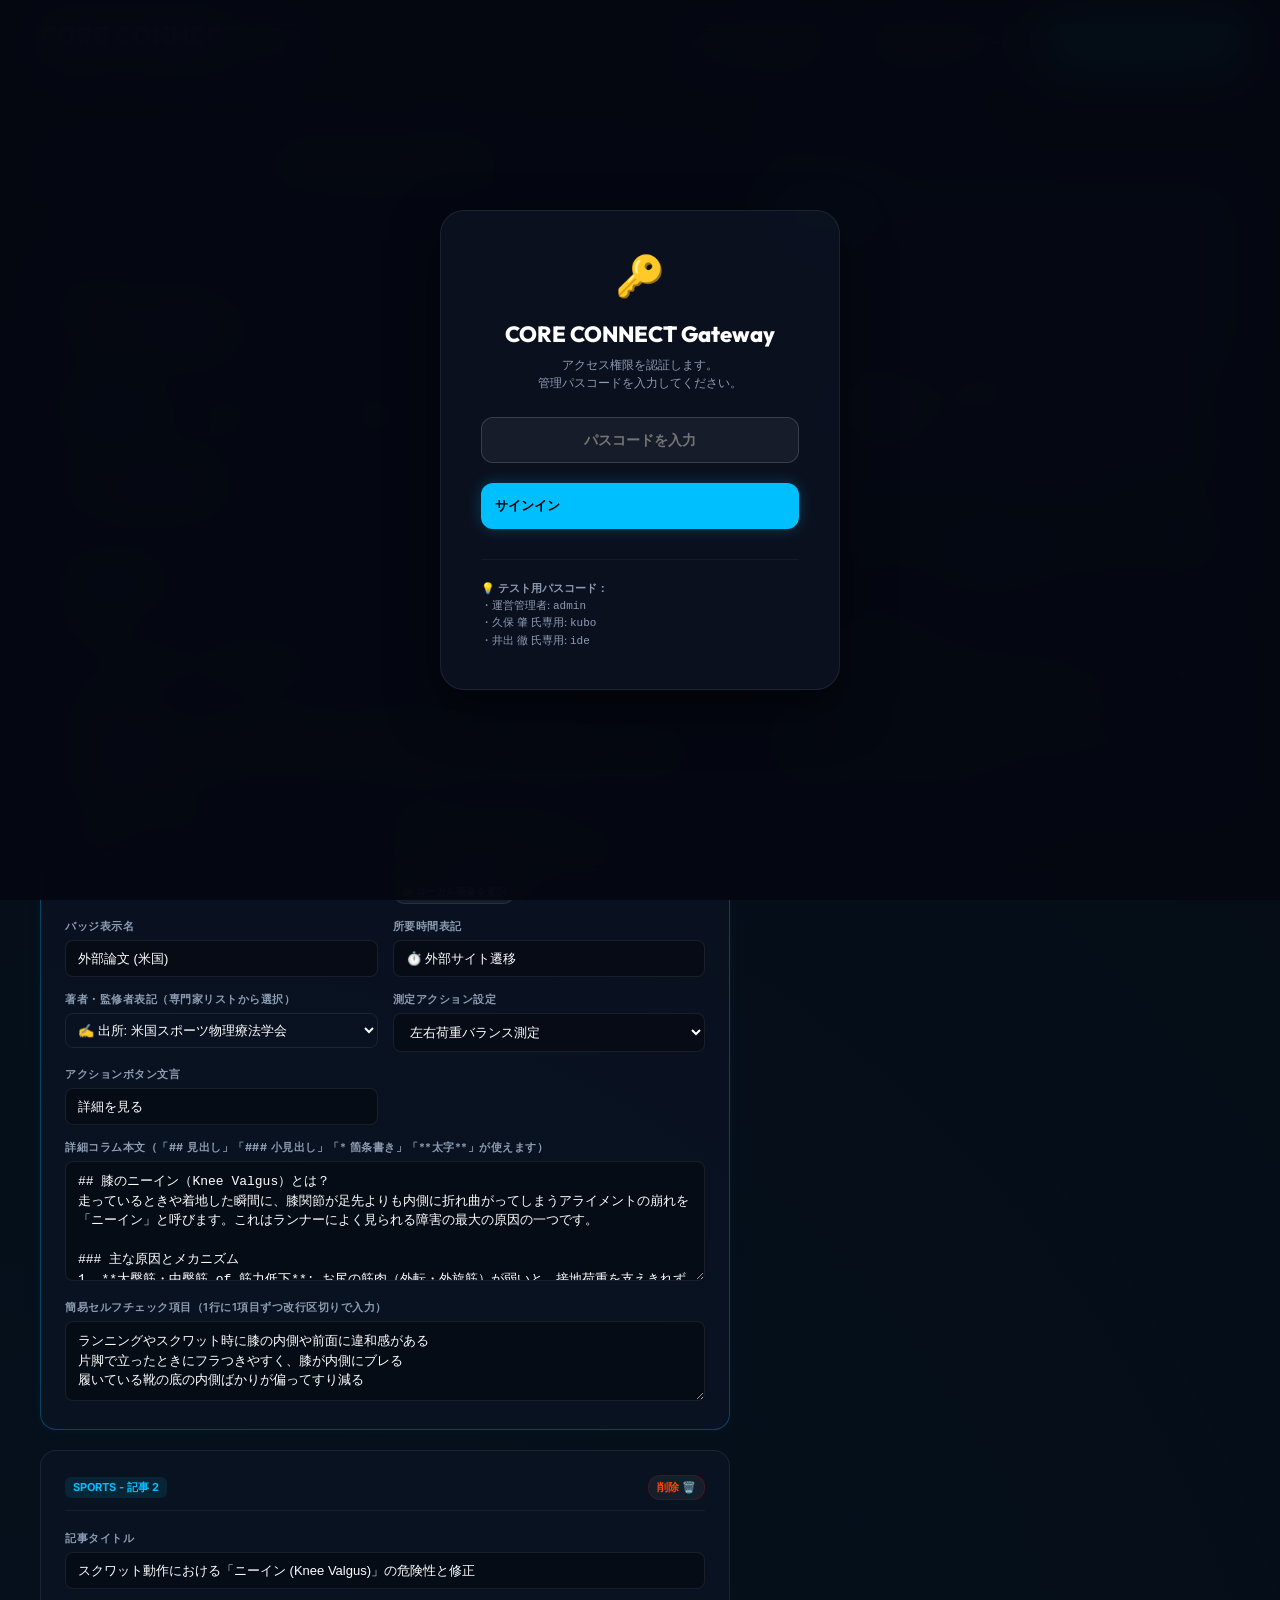
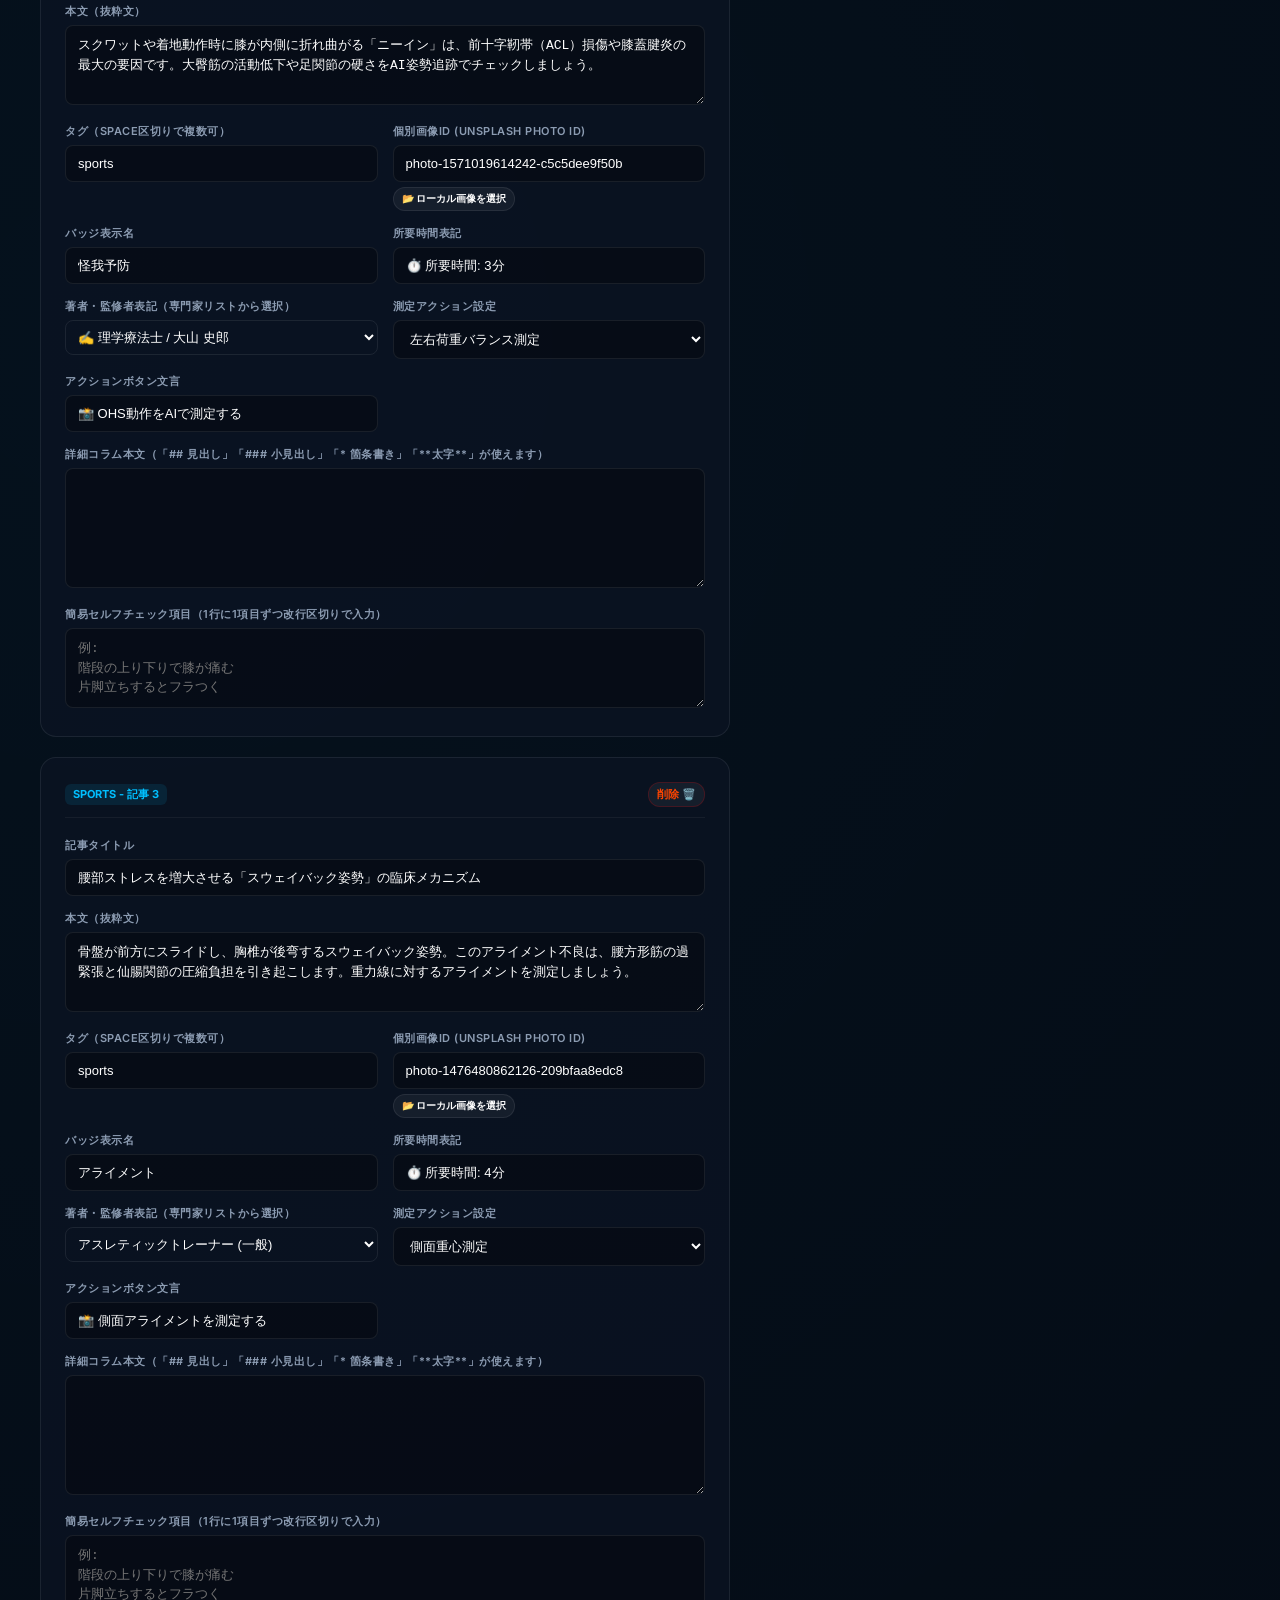
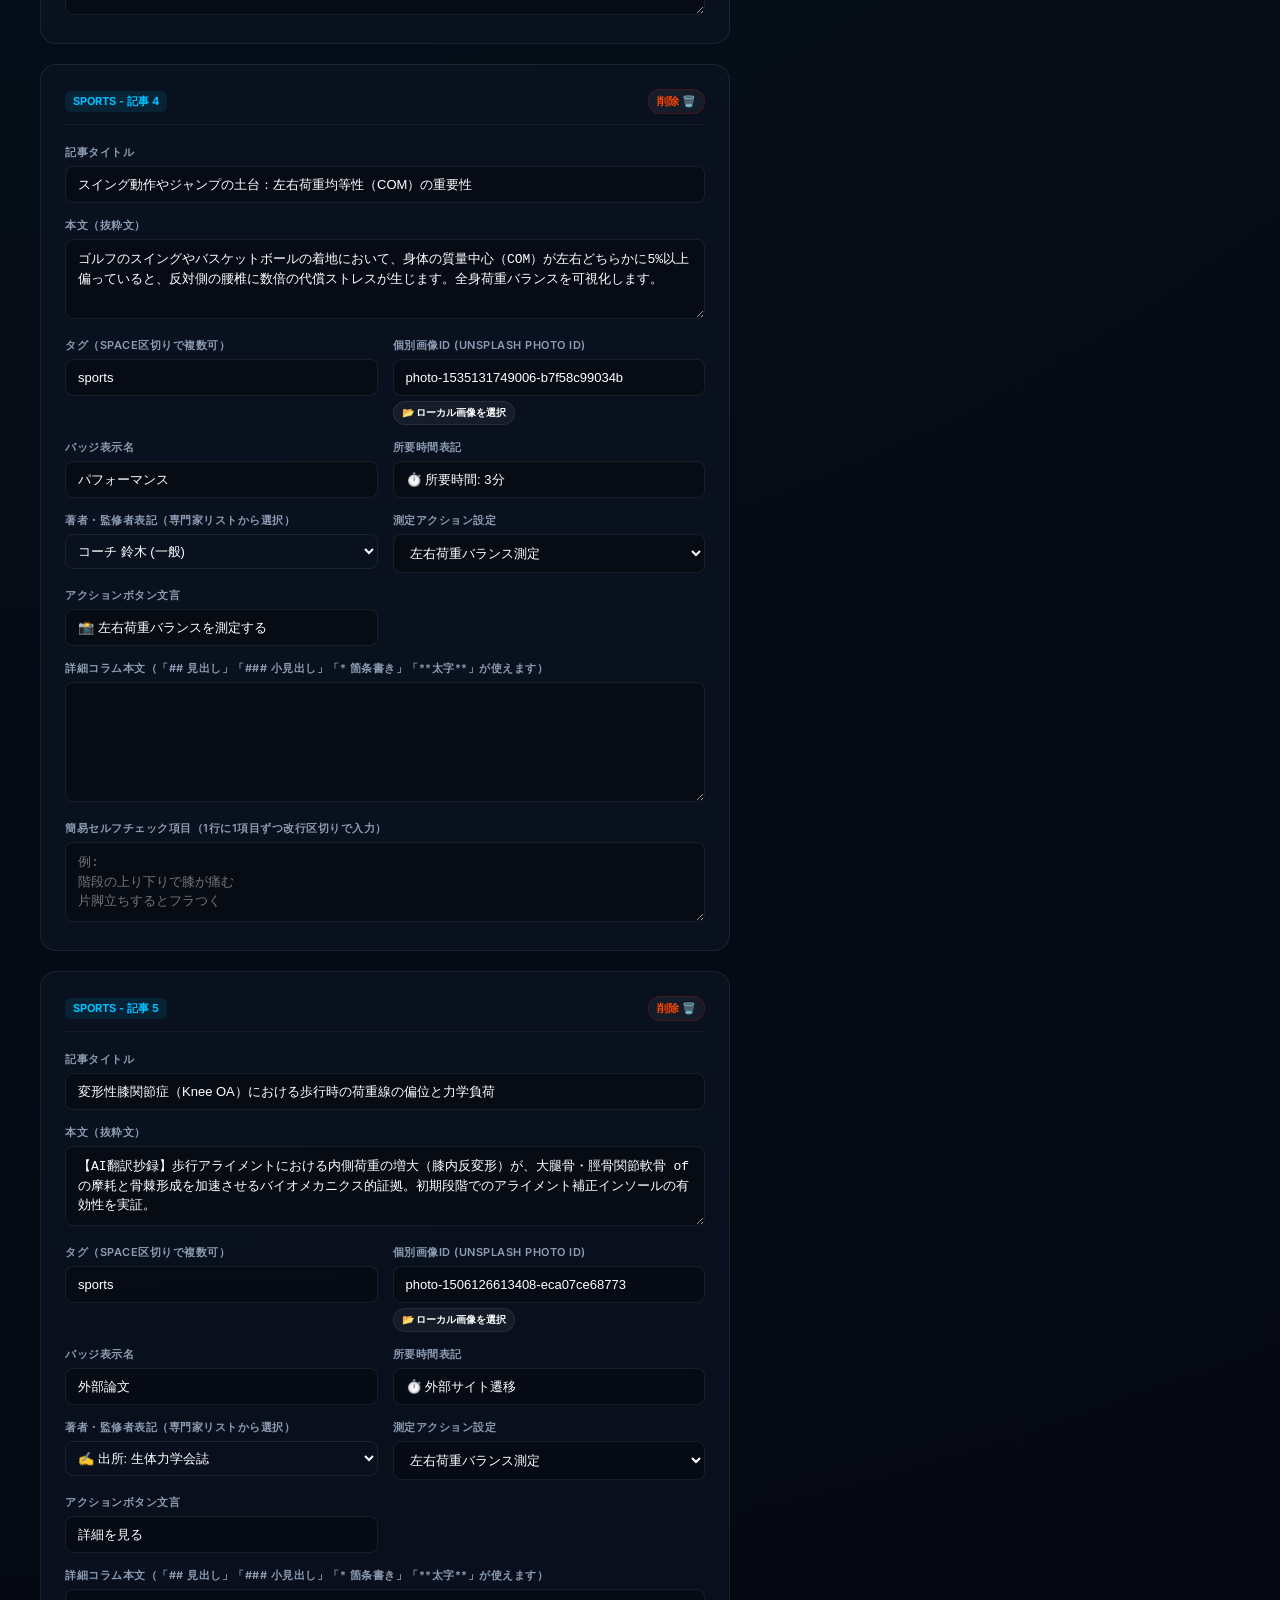
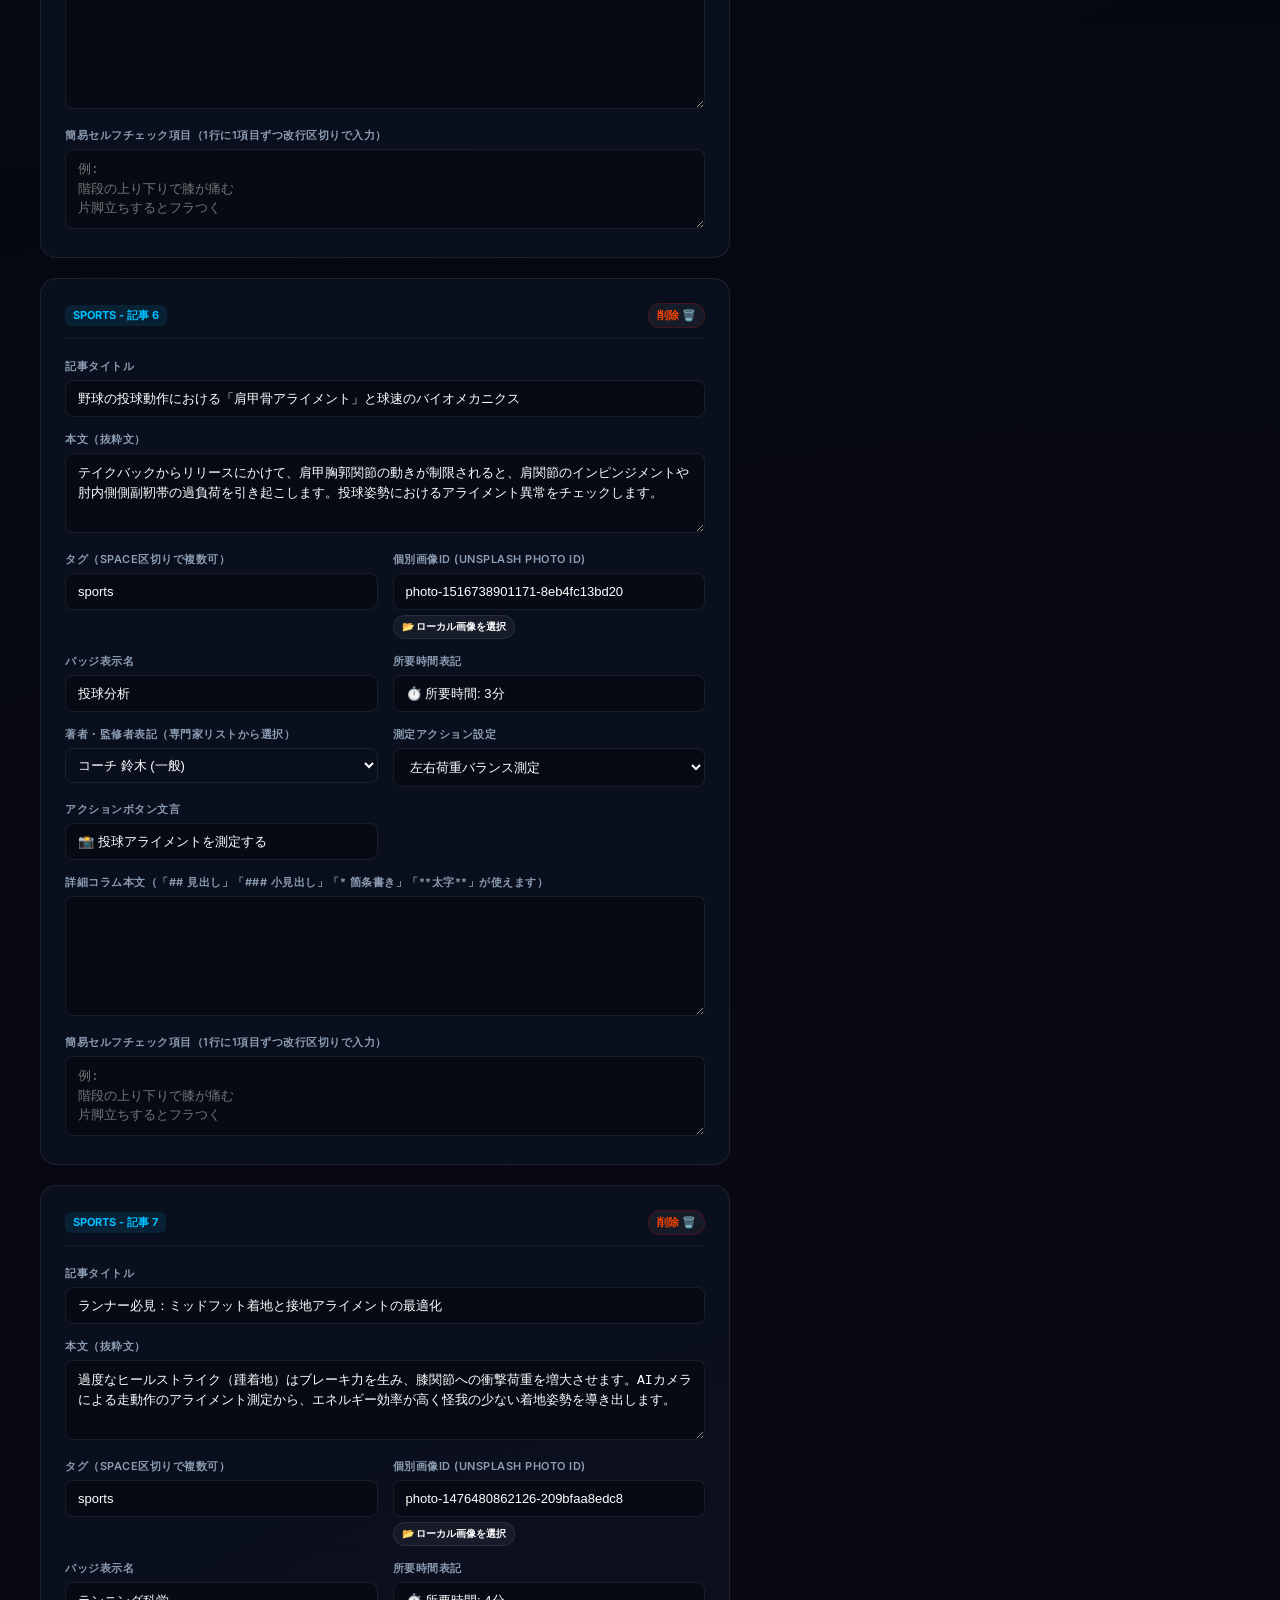
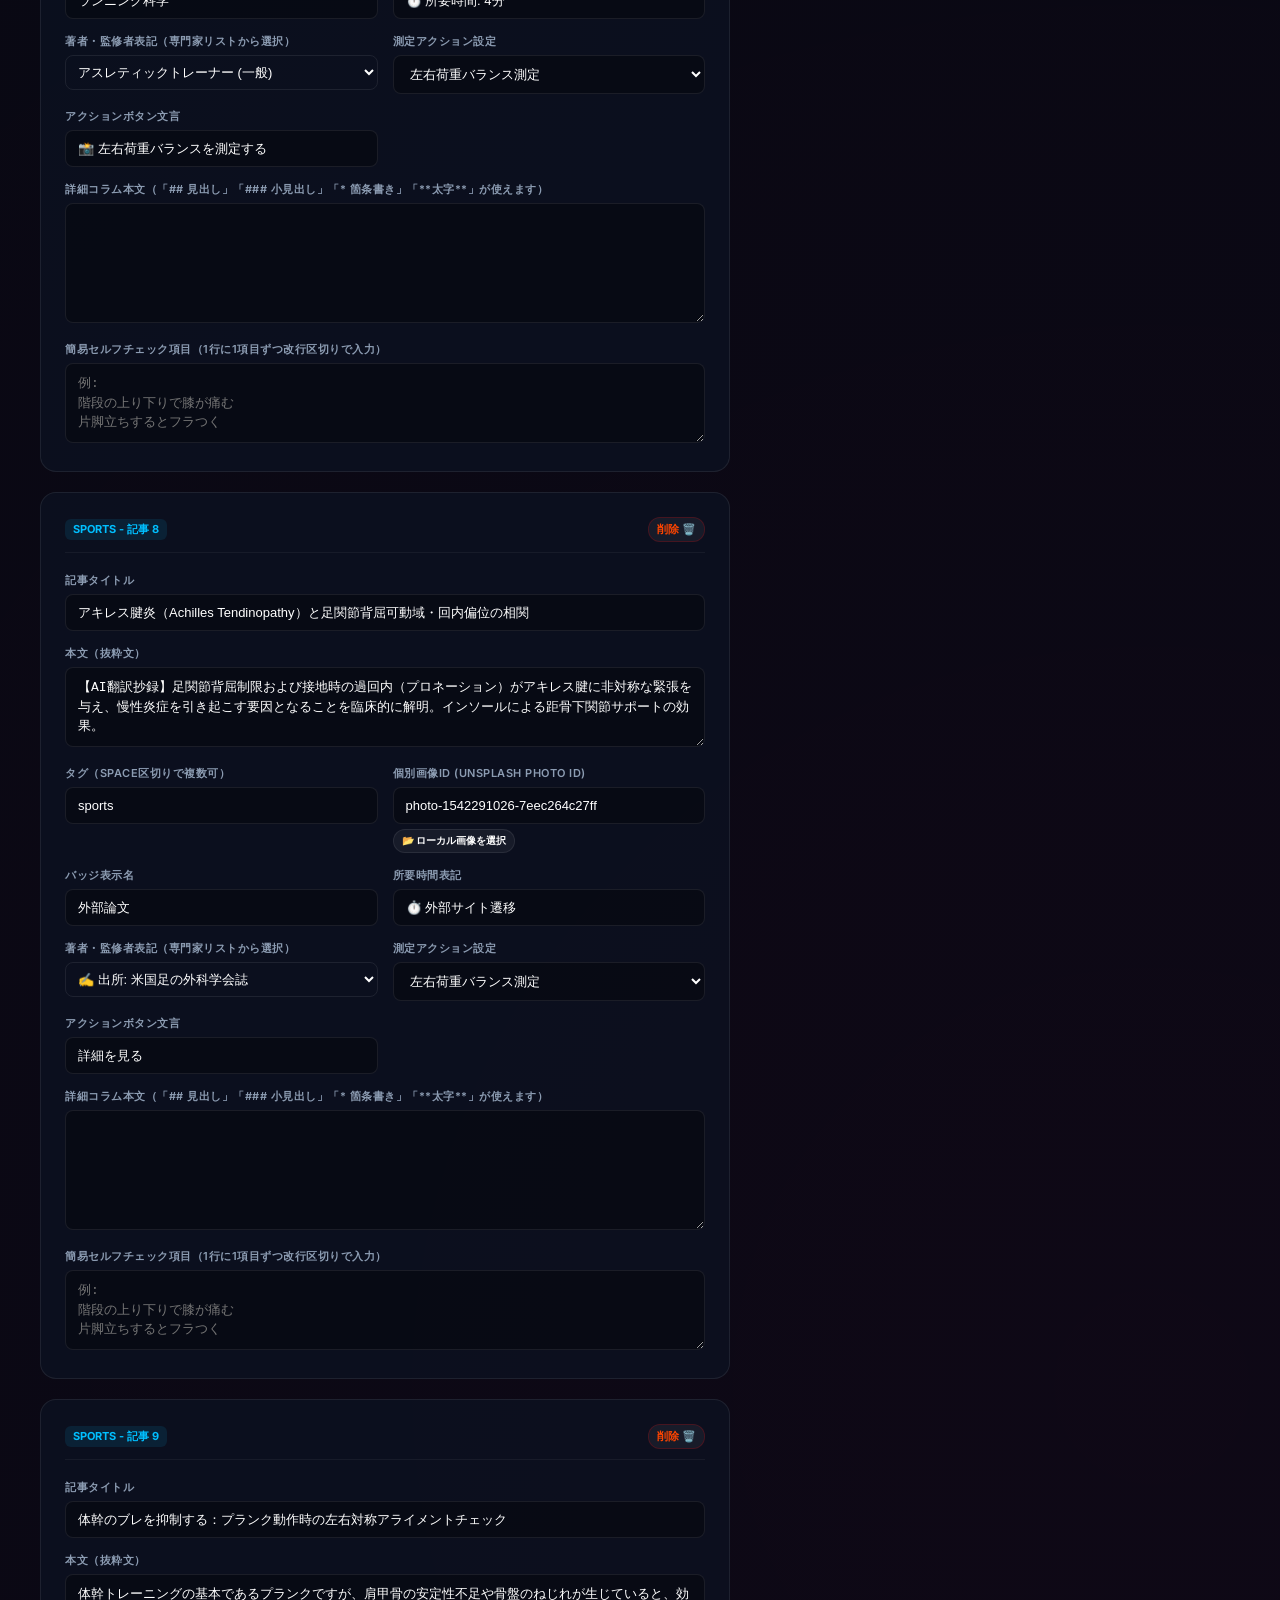
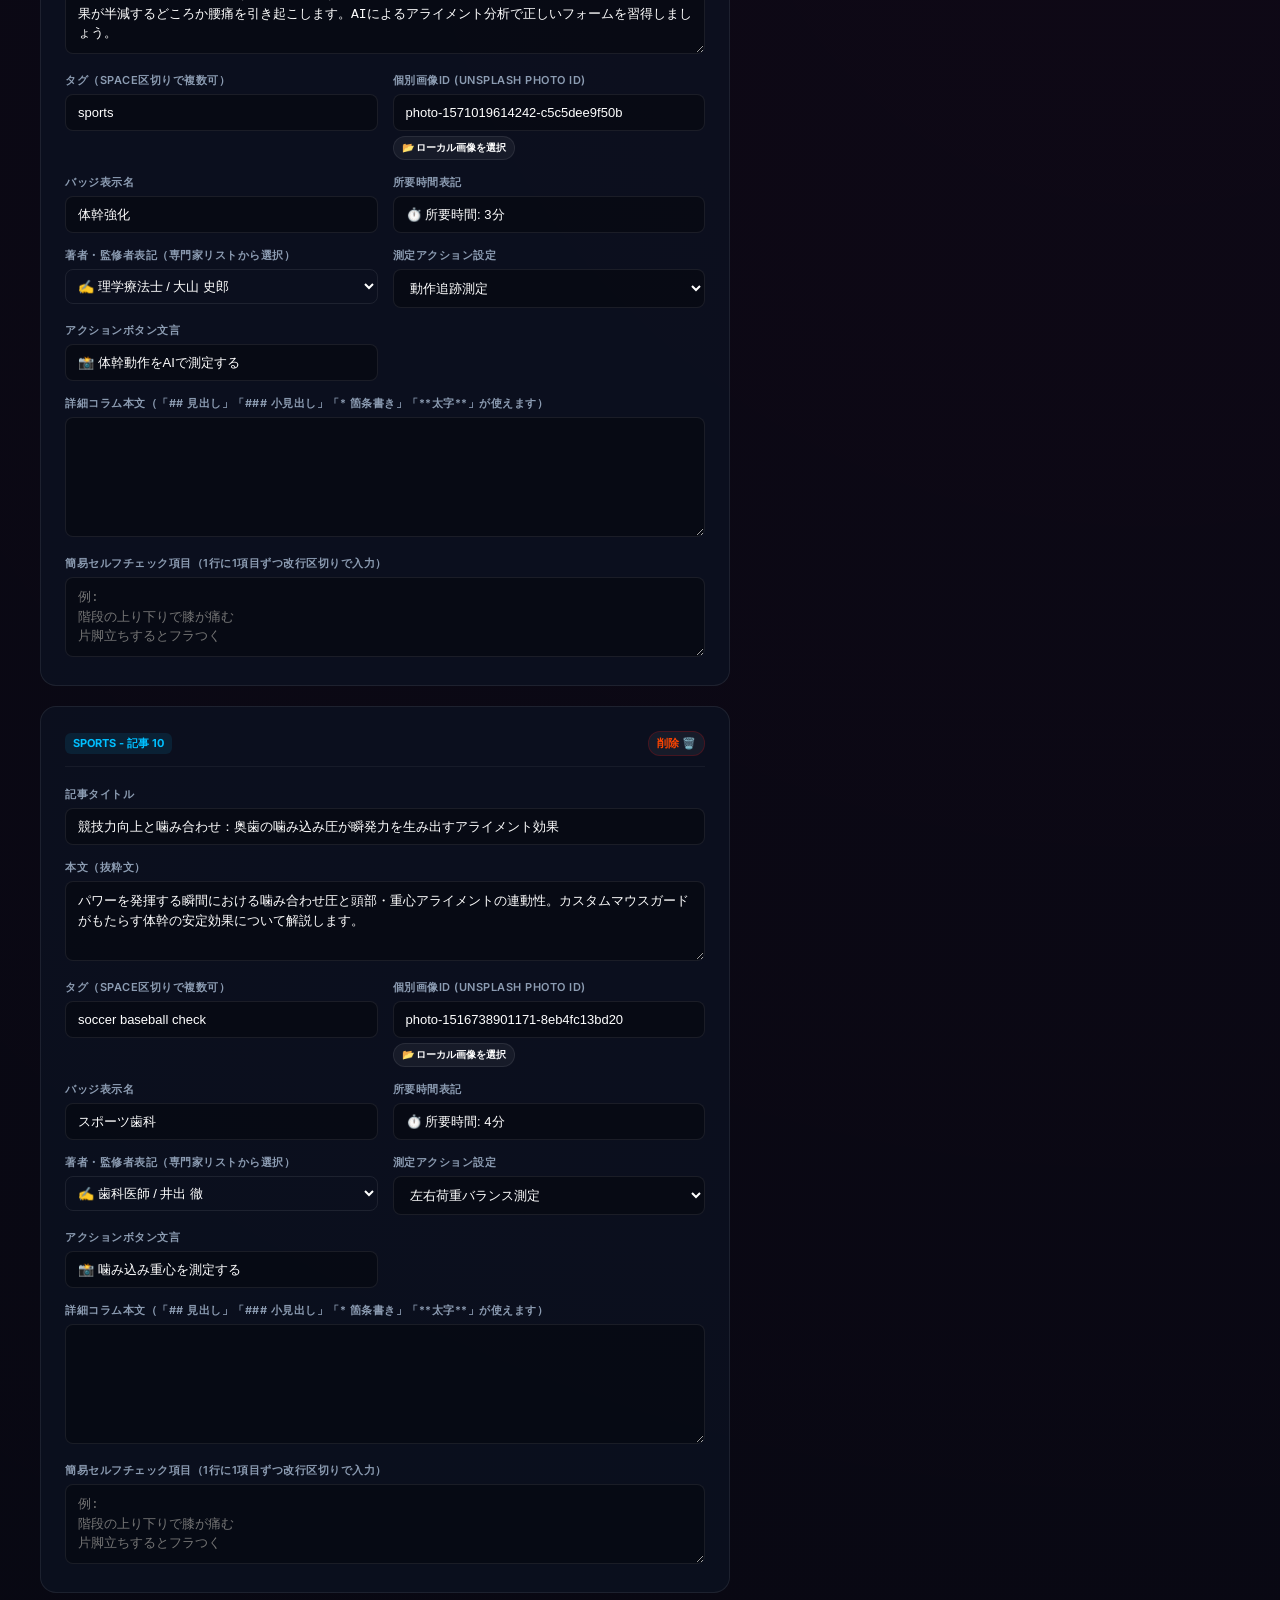
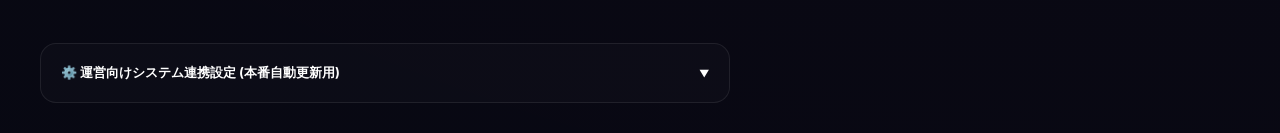
==== admin.html @ a97b21d5 "Add files via upload" ====
<!DOCTYPE html>

<html lang="ja">

<head>

    <meta charset="UTF-8">

    <meta name="viewport" content="width=device-width, initial-scale=1.0">

    <title>CORE CONNECT - 記事下書き・コンテンツ管理画面</title>

    <link href="https://fonts.googleapis.com/css2?family=Inter:wght@300;400;600;700&family=Outfit:wght@400;600;800&display=swap" rel="stylesheet">

    <style>

        :root {

            --bg-main: #050811;

            --bg-card: rgba(13, 20, 38, 0.6);

            --border-color: rgba(255, 255, 255, 0.08);

            --text-primary: #ffffff;

            --text-secondary: #8c9cb2;

            --accent-blue: #00bfff;

            --accent-pink: #ff1493;

            --accent-purple: #8a2be2;

            --accent-teal: #00ffff;

            --btn-glow: rgba(0, 191, 255, 0.25);

            --card-shadow: 0 8px 32px 0 rgba(0, 0, 0, 0.37);

        }

        * {

            box-sizing: border-box;

            margin: 0;

            padding: 0;

        }

        body {

            font-family: 'Inter', -apple-system, BlinkMacSystemFont, "Segoe UI", Roboto, sans-serif;

            background-color: var(--bg-main);

            color: var(--text-primary);

            min-height: 100vh;

            display: flex;

            flex-direction: column;

            overflow-x: hidden;

            background-image: 

                radial-gradient(circle at 10% 20%, rgba(0, 191, 255, 0.05) 0%, transparent 40%),

                radial-gradient(circle at 90% 80%, rgba(255, 20, 147, 0.04) 0%, transparent 40%);

        }

        header {

            padding: 20px 40px;

            border-bottom: 1px solid var(--border-color);

            background: rgba(5, 8, 17, 0.8);

            backdrop-filter: blur(10px);

            position: sticky;

            top: 0;

            z-index: 100;

            display: flex;

            justify-content: space-between;

            align-items: center;

        }

        .logo-section h1 {

            font-family: 'Outfit', sans-serif;

            font-size: 24px;

            font-weight: 800;

            letter-spacing: 1px;

            background: linear-gradient(135deg, #fff 30%, var(--accent-blue) 100%);

            -webkit-background-clip: text;

            -webkit-text-fill-color: transparent;

        }

        .logo-section p {

            font-size: 11px;

            color: var(--text-secondary);

            margin-top: 2px;

        }

        .nav-actions {

            display: flex;

            gap: 15px;

        }

        .btn {

            padding: 10px 20px;

            border-radius: 12px;

            font-weight: 600;

            font-size: 13px;

            cursor: pointer;

            transition: all 0.3s cubic-bezier(0.4, 0, 0.2, 1);

            border: 1px solid transparent;

            display: inline-flex;

            align-items: center;

            gap: 8px;

            text-decoration: none;

        }

        .btn-primary {

            background: linear-gradient(135deg, var(--accent-blue) 0%, var(--accent-purple) 100%);

            color: #000;

            font-weight: 700;

            box-shadow: 0 4px 15px rgba(0, 191, 255, 0.3);

        }

        .btn-primary:hover {

            transform: translateY(-2px);

            box-shadow: 0 6px 20px rgba(0, 191, 255, 0.4);

        }

        .btn-secondary {

            background: rgba(255, 255, 255, 0.05);

            border-color: var(--border-color);

            color: var(--text-primary);

        }

        .btn-secondary:hover {

            background: rgba(255, 255, 255, 0.1);

            border-color: rgba(255, 255, 255, 0.2);

        }

        .main-container {

            flex: 1;

            display: grid;

            grid-template-columns: 1fr 480px;

            padding: 30px 40px;

            gap: 30px;

            max-width: 1600px;

            width: 100%;

            margin: 0 auto;

        }

        .editor-section {

            display: flex;

            flex-direction: column;

            gap: 20px;

        }

        .control-bar {

            background: var(--bg-card);

            border: 1px solid var(--border-color);

            border-radius: 16px;

            padding: 20px;

            display: flex;

            flex-wrap: wrap;

            gap: 20px;

            align-items: center;

            justify-content: space-between;

        }

        .tabs-group {

            display: flex;

            gap: 8px;

            background: rgba(0, 0, 0, 0.25);

            padding: 4px;

            border-radius: 10px;

            border: 1px solid rgba(255,255,255,0.03);

        }

        .tab-btn {

            padding: 8px 16px;

            border-radius: 8px;

            font-size: 13px;

            font-weight: 600;

            border: none;

            background: transparent;

            color: var(--text-secondary);

            cursor: pointer;

            transition: all 0.2s ease;

        }

        .tab-btn.active {

            background: rgba(255, 255, 255, 0.08);

            color: var(--text-primary);

            box-shadow: 0 2px 8px rgba(0,0,0,0.2);

        }

        .tab-btn-sport.active[data-sport="sports"] {

            background: rgba(0, 191, 255, 0.15);

            color: var(--accent-blue);

        }

        .tab-btn-sport.active[data-sport="health"] {

            background: rgba(0, 255, 255, 0.1);

            color: var(--accent-teal);

        }

        .tab-btn-sport.active[data-sport="beauty"] {

            background: rgba(255, 20, 147, 0.15);

            color: var(--accent-pink);

        }

        .drafts-list {

            display: flex;

            flex-direction: column;

            gap: 20px;

        }

        .draft-item {

            background: var(--bg-card);

            border: 1px solid var(--border-color);

            border-radius: 16px;

            padding: 24px;

            display: grid;

            grid-template-columns: 1fr;

            gap: 15px;

            position: relative;

            transition: border-color 0.3s ease;

        }

        .draft-item.active-edit {

            border-color: rgba(0, 191, 255, 0.3);

            box-shadow: 0 0 15px rgba(0, 191, 255, 0.05);

        }

        .draft-item-header {

            display: flex;

            justify-content: space-between;

            align-items: center;

            border-bottom: 1px solid rgba(255,255,255,0.05);

            padding-bottom: 10px;

            margin-bottom: 5px;

        }

        .draft-badge {

            font-size: 11px;

            font-weight: 700;

            padding: 3px 8px;

            border-radius: 6px;

            background: rgba(0, 191, 255, 0.1);

            color: var(--accent-blue);

            text-transform: uppercase;

        }

        .draft-badge.beauty {

            background: rgba(255, 20, 147, 0.1);

            color: var(--accent-pink);

        }

        .draft-badge.health {

            background: rgba(0, 255, 255, 0.1);

            color: var(--accent-teal);

        }

        .form-grid {

            display: grid;

            grid-template-columns: repeat(2, 1fr);

            gap: 15px;

        }

        .form-group-full {

            grid-column: span 2;

        }

        label {

            display: block;

            font-size: 11px;

            font-weight: 600;

            color: var(--text-secondary);

            margin-bottom: 6px;

            text-transform: uppercase;

            letter-spacing: 0.5px;

        }

        input, textarea, select {

            width: 100%;

            background: rgba(0, 0, 0, 0.3);

            border: 1px solid var(--border-color);

            border-radius: 8px;

            padding: 10px 12px;

            color: var(--text-primary);

            font-size: 13px;

            transition: all 0.3s ease;

        }

        input:focus, textarea:focus, select:focus {

            outline: none;

            border-color: var(--accent-blue);

            box-shadow: 0 0 8px rgba(0, 191, 255, 0.2);

            background: rgba(0, 0, 0, 0.4);

        }

        textarea {

            resize: vertical;

            min-height: 80px;

            line-height: 1.5;

        }

        .preview-section {

            position: sticky;

            top: 100px;

            height: fit-content;

            display: flex;

            flex-direction: column;

            gap: 20px;

        }

        .preview-title {

            font-family: 'Outfit', sans-serif;

            font-size: 16px;

            font-weight: 700;

            color: var(--text-secondary);

            display: flex;

            align-items: center;

            gap: 10px;

        }

        .preview-title::before {

            content: '';

            display: inline-block;

            width: 8px;

            height: 8px;

            border-radius: 50%;

            background: #39ff14;

            box-shadow: 0 0 8px #39ff14;

        }

        /* Portal Article Card Styles Mocked */

        .portal-card-preview {

            background: #0d1426;

            border: 1px solid rgba(255,255,255,0.08);

            border-radius: 16px;

            overflow: hidden;

            display: flex;

            flex-direction: column;

            box-shadow: var(--card-shadow);

            transition: all 0.3s ease;

            width: 100%;

        }

        .portal-card-image {

            width: 100%;

            height: 180px;

            background-size: cover;

            background-position: center;

            position: relative;

            background-color: #1a233d;

        }

        .portal-card-badge {

            position: absolute;

            top: 15px;

            left: 15px;

            background: var(--accent-blue);

            color: #000;

            font-size: 10px;

            font-weight: 700;

            padding: 4px 10px;

            border-radius: 6px;

            letter-spacing: 0.5px;

            box-shadow: 0 4px 12px rgba(0,0,0,0.3);

        }

        .portal-card-badge.beauty {

            background: var(--accent-pink);

            color: #fff;

        }

        .portal-card-badge.health {

            background: #00ffff;

            color: #000;

        }

        .portal-card-content {

            padding: 20px;

            display: flex;

            flex-direction: column;

            gap: 12px;

        }

        .portal-card-body h3 {

            font-size: 15px;

            color: var(--text-primary);

            line-height: 1.4;

            margin-bottom: 6px;

            font-weight: 700;

        }

        .portal-card-body p {

            font-size: 12px;

            color: var(--text-secondary);

            line-height: 1.5;

        }

        .portal-card-footer {

            display: flex;

            flex-direction: column;

            gap: 12px;

            margin-top: 5px;

        }

        .portal-card-meta {

            display: flex;

            justify-content: space-between;

            font-size: 10px;

            color: var(--text-secondary);

            border-top: 1px solid rgba(255,255,255,0.05);

            padding-top: 10px;

        }

        .portal-card-btn {

            width: 100%;

            background: transparent;

            border: 1px solid var(--accent-blue);

            color: var(--accent-blue);

            padding: 8px 16px;

            border-radius: 8px;

            font-size: 12px;

            font-weight: 700;

            text-align: center;

            cursor: pointer;

            transition: all 0.3s ease;

            display: flex;

            align-items: center;

            justify-content: center;

            gap: 6px;

        }

        .portal-card-btn.beauty {

            border-color: var(--accent-pink);

            color: var(--accent-pink);

        }

        .portal-card-btn:hover {

            background: var(--accent-blue);

            color: #000;

            box-shadow: 0 0 15px rgba(0, 191, 255, 0.3);

        }

        .portal-card-btn.beauty:hover {

            background: var(--accent-pink);

            color: #fff;

            box-shadow: 0 0 15px rgba(255, 20, 147, 0.3);

        }

        .dropzone-container {

            border: 2px dashed rgba(255,255,255,0.15);

            border-radius: 16px;

            padding: 30px;

            text-align: center;

            background: rgba(255,255,255,0.01);

            transition: all 0.3s ease;

            cursor: pointer;

            margin-bottom: 20px;

        }

        .dropzone-container:hover {

            border-color: var(--accent-blue);

            background: rgba(0, 191, 255, 0.02);

        }

        .dropzone-title {

            font-size: 14px;

            font-weight: 600;

            color: var(--text-primary);

            margin-bottom: 8px;

        }

        .dropzone-desc {

            font-size: 12px;

            color: var(--text-secondary);

        }

        .toast {

            position: fixed;

            bottom: 20px;

            right: 20px;

            background: #112244;

            border: 1px solid var(--accent-blue);

            border-radius: 8px;

            padding: 12px 24px;

            color: #fff;

            font-size: 13px;

            font-weight: 600;

            box-shadow: 0 10px 30px rgba(0,0,0,0.5);

            display: flex;

            align-items: center;

            gap: 10px;

            transform: translateY(100px);

            opacity: 0;

            transition: all 0.3s cubic-bezier(0.4, 0, 0.2, 1);

            z-index: 1000;

        }

        .toast.show {

            transform: translateY(0);

            opacity: 1;

        }

    </style>

</head>

<body>

    <!-- Deploying Loading Overlay -->

    <div id="deployOverlay" style="position: fixed; top: 0; left: 0; width: 100vw; height: 100vh; background: rgba(5, 8, 17, 0.96); backdrop-filter: blur(25px); -webkit-backdrop-filter: blur(25px); z-index: 10000; display: none; align-items: center; justify-content: center; flex-direction: column; gap: 20px; transition: all 0.3s ease;">

        <div class="spinner" style="width: 50px; height: 50px; border: 5px solid rgba(255,255,255,0.1); border-top-color: var(--accent-blue); border-radius: 50%; animation: spin 1s linear infinite;"></div>

        <div id="deployStatusText" style="font-family:'Outfit', sans-serif; font-size: 18px; font-weight: 700; color: #fff; text-align: center;">本番サーバーに接続しています...</div>

        <div id="deploySubStatusText" style="font-size: 12px; color: var(--text-secondary); max-width: 340px; text-align: center; line-height: 1.6; margin-top: 5px;">この処理には10秒ほどかかります。ブラウザを閉じずにお待ちください。</div>

        <button id="deployCloseBtn" class="btn btn-secondary" onclick="hideDeployOverlay()" style="display: none; margin-top: 15px; padding: 8px 20px; font-size:12px; font-weight:700;">閉じる</button>

    </div>

    

    <!-- Login Gateway Overlay -->

    <div id="loginOverlay" style="position: fixed; top: 0; left: 0; width: 100vw; height: 100vh; background: rgba(5, 8, 17, 0.96); backdrop-filter: blur(25px); -webkit-backdrop-filter: blur(25px); z-index: 9999; display: flex; align-items: center; justify-content: center; transition: all 0.5s ease;">

        <div style="background: rgba(13, 20, 38, 0.7); border: 1px solid rgba(255,255,255,0.08); border-radius: 24px; padding: 40px; width: 100%; max-width: 400px; text-align: center; box-shadow: 0 20px 50px rgba(0,0,0,0.5);">

            <div style="font-size: 40px; margin-bottom: 20px;">🔑</div>

            <h2 style="font-family:'Outfit', sans-serif; font-size: 22px; font-weight: 800; color: #fff; margin-bottom: 8px;">CORE CONNECT Gateway</h2>

            <p style="font-size: 12px; color: var(--text-secondary); margin-bottom: 25px; line-height: 1.5;">アクセス権限を認証します。<br>管理パスコードを入力してください。</p>

            <input type="password" id="passcodeInput" placeholder="パスコードを入力" style="width: 100%; padding: 14px; border-radius: 12px; background: rgba(255,255,255,0.05); border: 1px solid rgba(255,255,255,0.1); color: #fff; font-size: 14px; font-weight: 600; text-align: center; margin-bottom: 20px; outline: none; transition: border-color 0.3s ease; border-color: rgba(255,255,255,0.15);">

            <button class="btn btn-primary" onclick="attemptLogin()" style="width: 100%; padding: 14px; border-radius: 12px; background: var(--accent-blue); color: #000; font-weight: 700; border: none; cursor: pointer; transition: all 0.3s ease; box-shadow: 0 0 15px rgba(0, 191, 255, 0.25);">サインイン</button>

            <div id="loginError" style="display: none; color: #ff4500; font-size: 11px; font-weight: 600; margin-top: 15px;">⚠️ パスコードが正しくありません</div>

            <div style="margin-top: 30px; border-top: 1px solid rgba(255,255,255,0.05); padding-top: 20px; font-size: 11px; color: var(--text-secondary); text-align: left; line-height: 1.5;">

                <strong>💡 テスト用パスコード：</strong><br>

                ・運営管理者: <code>admin</code><br>

                ・久保 肇 氏専用: <code>kubo</code><br>

                ・井出 徹 氏専用: <code>ide</code>

            </div>

        </div>

    </div>

    <header>

        <div class="logo-section">

            <h1 style="display:flex; align-items:center; gap:12px;"><a href="index.html" style="text-decoration: none; color: inherit;">CORE CONNECT</a> <span id="loginRoleBadge" style="font-size:11px; padding:3px 10px; border-radius:20px; font-weight:700; background:rgba(255,255,255,0.05); color:var(--text-secondary); border:1px solid rgba(255,255,255,0.1);">未認証</span></h1>

            <p>記事下書き・コンテンツ管理画面 (Draft Review & Editor)</p>

        </div>

        <div class="nav-actions">

            <a href="index.html" class="btn btn-secondary">◀ ポータル画面に戻る</a>

            <button class="btn btn-secondary" onclick="exportDatabase()">💾 JSONダウンロード</button>

            <button class="btn btn-primary" id="saveAndDeployBtn" onclick="saveAndDeployToGithub()" style="background:var(--accent-teal); color:#000; box-shadow:0 0 15px rgba(100,255,218,0.25); border-color:var(--accent-teal); font-weight:700;">🟢 本番サイトを更新する</button>

        </div>

    </header>

    <div class="main-container">

        <div class="editor-section">

            <!-- File Load Dropzone -->

            <div class="dropzone-container" onclick="document.getElementById('fileInput').click()">

                <input type="file" id="fileInput" accept=".json" style="display: none" onchange="loadCustomJSON(event)">

                <div class="dropzone-title">📂 articles_db.json を読み込む</div>

                <div class="dropzone-desc">クリックしてPC内のデータベースファイルを指定するか、デフォルトのデータが自動適用されます。</div>

            </div>

            <!-- Tab Selection Controls -->

            <div class="control-bar">

                <div>

                    <label>配信日 (日付インデックス)</label>

                    <div class="tabs-group" id="dayTabs">

                        <button class="tab-btn active" data-day="baseline" onclick="switchDay('baseline')">ベースライン (初期表示)</button>

                        <button class="tab-btn" data-day="day1" onclick="switchDay('day1')">Day 1</button>

                        <button class="tab-btn" data-day="day2" onclick="switchDay('day2')">Day 2</button>

                        <button class="tab-btn" data-day="day3" onclick="switchDay('day3')">Day 3</button>

                        <button class="tab-btn" data-day="day4" onclick="switchDay('day4')">Day 4</button>

                        <button class="tab-btn" data-day="day5" onclick="switchDay('day5')">Day 5</button>

                    </div>

                </div>

                <div>

                    <label>メインカテゴリー</label>

                    <div class="tabs-group" id="categoryTabs">

                        <button class="tab-btn tab-btn-sport active" data-sport="sports" onclick="switchCategory('sports')">⚽ スポーツ</button>

                        <button class="tab-btn tab-btn-sport" data-sport="health" onclick="switchCategory('health')">🧘 健康チェック</button>

                        <button class="tab-btn tab-btn-sport" data-sport="beauty" onclick="switchCategory('beauty')">💄 美容骨格</button>

                        <button class="tab-btn tab-btn-sport" data-sport="experts" onclick="switchCategory('experts')">👥 専門家管理</button>

                    </div>

                </div>

                <div>

                    <button id="addArticleBtn" class="btn btn-secondary" style="padding: 6px 12px; font-size: 11px; margin-top: 16px;" onclick="addNewArticle()">➕ 新しい下書き記事を追加</button>

                </div>

            </div>

            <!-- Draft list editor -->

            <div class="drafts-list" id="draftsList">

                <!-- Injected dynamically -->

            </div>

            

            <!-- GitHub Integration Settings (Collapsible) -->

            <div id="githubConfigSection" style="background: rgba(255,255,255,0.02); border: 1px solid var(--border-color); border-radius: 16px; padding: 20px; margin-top: 30px;">

                <h3 style="font-size: 13px; font-weight: 700; color: #fff; margin-bottom: 0; display: flex; align-items: center; justify-content: space-between; cursor: pointer; user-select:none;" onclick="toggleGithubConfig()">

                    <span>⚙️ 運営向けシステム連携設定 (本番自動更新用)</span>

                    <span id="githubConfigArrow" style="font-size: 10px;">▼</span>

                </h3>

                <div id="githubConfigContent" style="display: none; flex-direction: column; gap: 15px; margin-top: 15px;">

                    <div style="font-size: 11px; color: var(--text-secondary); line-height: 1.5;">

                        ※設定を行うと、専門家が「本番サイトを更新する」ボタンを押すだけで、GitHub上の画像とデータベースが直接自動更新されます。設定情報はブラウザ（Local Storage）にのみ安全に保存されます。

                    </div>

                    <div style="display: grid; grid-template-columns: repeat(auto-fit, minmax(180px, 1fr)); gap: 15px;">

                        <div>

                            <label style="font-size:10px; color:var(--text-secondary); display:block; margin-bottom:5px; font-weight:700;">GitHubアカウント名 (所有者)</label>

                            <input type="text" id="ghOwner" placeholder="例: bclab2020" style="width:100%; padding:10px; border-radius:8px; background:rgba(255,255,255,0.05); border:1px solid rgba(255,255,255,0.1); color:#fff; font-size:12px; font-weight:600;">

                        </div>

                        <div>

                            <label style="font-size:10px; color:var(--text-secondary); display:block; margin-bottom:5px; font-weight:700;">GitHubリポジトリ名</label>

                            <input type="text" id="ghRepo" placeholder="例: portal-mockup" style="width:100%; padding:10px; border-radius:8px; background:rgba(255,255,255,0.05); border:1px solid rgba(255,255,255,0.1); color:#fff; font-size:12px; font-weight:600;">

                        </div>

                    </div>

                    <div>

                        <label style="font-size:10px; color:var(--text-secondary); display:block; margin-bottom:5px; font-weight:700;">GitHubパーソナルアクセストークン (PAT)</label>

                        <input type="password" id="ghToken" placeholder="github_pat_..." style="width:100%; padding:10px; border-radius:8px; background:rgba(255,255,255,0.05); border:1px solid rgba(255,255,255,0.1); color:#fff; font-size:12px; font-weight:600;">

                        <div style="font-size:10px; color:var(--accent-blue); margin-top:5px; line-height:1.4;">

                            <a href="https://github.com/settings/tokens/new?scopes=repo" target="_blank" style="color:var(--accent-blue); text-decoration:underline;">👉 こちらからトークンを新規作成</a> (「repo」スコープにチェックを入れて作成し、貼り付けてください)

                        </div>

                    </div>

                    <button class="btn btn-secondary" onclick="saveGithubConfig()" style="padding: 8px 16px; font-size: 11px; align-self: flex-start; font-weight:700;">設定を保存する</button>

                </div>

            </div>

        </div>

        <!-- Preview Column -->

        <div class="preview-section">

            <div class="preview-title" style="display:flex; justify-content:space-between; align-items:center; width:100%;">リアルタイムカードプレビュー <span id="previewImageError" style="display:none; color:#ff4500; font-size:12px; font-weight:700;">⚠️ 画像の読み込み失敗 (404 / タイムアウト)</span></div>

            <div id="livePreviewContainer">

                <!-- Card render preview -->

            </div>

            <div style="background: rgba(255,255,255,0.02); border: 1px solid var(--border-color); border-radius: 12px; padding: 15px; font-size: 11px; line-height: 1.5; color: var(--text-secondary);">

                <strong>💡 下書き編集・確認の手順：</strong><br>

                1. 各入力欄のテキストや画像IDを変更すると、右側のプレビューがリアルタイムに更新されます。<br>

                2. 特に<strong>「野球」「サッカー」の記事と画像が正しく合致しているか</strong>、プレビューで視覚的に確認してください。<br>

                3. 確認・修正後、右上の「変更を保存してJSON出力」ボタンをクリックして `articles_db.json` を保存します。<br>

                4. 保存したファイルをデスクトップの `portal-mockup/articles_db.json` に上書きすれば、自動配信システムに即座に反映されます。

            </div>

        </div>

    </div>

    <!-- Notification Toast -->

    <div class="toast" id="toast">

        <span id="toastIcon">✔️</span> <span id="toastText">JSONファイルをエクスポートしました！</span>

    </div>

    <script>

        // Default Embedded Article Database (Day 1-3, Sports, Health, Beauty)

        let articlesDb = {};

        const localPhotoPreviews = {}; // Temporary local Object URL mapping

        let currentDay = "baseline";

        let currentCategory = "sports";

        let activeEditIdx = 0;

        // Load Default Database from server or embedded fallback

        window.addEventListener('DOMContentLoaded', () => {

            fetch('articles_db.json?t=' + Date.now())

                .then(response => {

                    if (!response.ok) throw new Error("Could not find local JSON file.");

                    return response.json();

                })

                .then(data => {

                    articlesDb = data;

                    showToast("articles_db.json をサーバーから読み込みました", "📂");

                    renderDrafts();

                })

                .catch(err => {

                    console.log("Using fallback database config:", err);

                    // Minimal fallback to prevent empty page

                    articlesDb = {

                        "current_day": "day1",

                        "baseline": { "sports": [], "health": [], "beauty": [] },

                        "day1": { "sports": [], "health": [], "beauty": [] },

                        "day2": { "sports": [], "health": [], "beauty": [] },

                        "day3": { "sports": [], "health": [], "beauty": [] },

                        "day4": { "sports": [], "health": [], "beauty": [] },

                        "day5": { "sports": [], "health": [], "beauty": [] }

                    };

                    renderDrafts();

                });

        });

        function loadCustomJSON(event) {

            const file = event.target.files[0];

            if (!file) return;

            const reader = new FileReader();

            reader.onload = function(e) {

                try {

                    articlesDb = JSON.parse(e.target.result);

                    showToast("ローカルの articles_db.json を読み込みました", "📂");

                    renderDrafts();

                } catch (err) {

                    alert("JSONファイルの解析に失敗しました。フォーマットをご確認ください。");

                }

            };

            reader.readAsText(file);

        }

        function switchDay(day) {

            currentDay = day;

            document.querySelectorAll('#dayTabs .tab-btn').forEach(btn => {

                btn.classList.toggle('active', btn.getAttribute('data-day') === day);

            });

            activeEditIdx = 0;

            renderDrafts();

        }

        function switchCategory(cat) {

            currentCategory = cat;

            document.querySelectorAll('#categoryTabs .tab-btn').forEach(btn => {

                btn.classList.toggle('active', btn.getAttribute('data-sport') === cat);

            });

            activeEditIdx = 0;

            renderDrafts();

        }

        function renderDrafts() {

            const list = document.getElementById('draftsList');

            list.innerHTML = "";

            if (currentCategory === "experts") {

                // Hide Day Tabs selection since experts are global

                document.getElementById('dayTabs').parentElement.style.opacity = '0.3';

                document.getElementById('dayTabs').parentElement.style.pointerEvents = 'none';

                document.getElementById('addArticleBtn').innerText = "👥 専門家を追加";

                document.getElementById('addArticleBtn').setAttribute('onclick', 'addNewExpert()');

                if (!articlesDb.experts) {

                    articlesDb.experts = [];

                }

                const exps = articlesDb.experts;

                if (exps.length === 0) {

                    list.innerHTML = `<div style="text-align:center; padding: 40px; color:var(--text-secondary);">登録されている専門家はいません。「専門家を追加」ボタンから追加できます。</div>`;

                    updateExpertPreview(null);

                    return;

                }

                exps.forEach((exp, index) => {

                    const item = document.createElement('div');

                    item.className = `draft-item ${index === activeEditIdx ? 'active-edit' : ''}`;

                    item.onclick = () => {

                        if (activeEditIdx !== index) {

                            activeEditIdx = index;

                            document.querySelectorAll('.draft-item').forEach((el, idx) => {

                                el.classList.toggle('active-edit', idx === index);

                            });

                            updateExpertPreview(exp);

                        }

                    };

                    item.innerHTML = `

                        <div class="draft-item-header">

                            <span class="draft-badge health">👤 専門家 ${index + 1}: ${exp.name || '名前未入力'}</span>

                            <div style="display:inline-flex; gap:4px; align-items:center;">

                                <button class="btn btn-secondary" style="padding: 2px 6px; font-size:11px; border-color:var(--border-color);" onclick="moveExpertUp(${index}, event)">▲</button>

                                <button class="btn btn-secondary" style="padding: 2px 6px; font-size:11px; border-color:var(--border-color);" onclick="moveExpertDown(${index}, event)">▼</button>

                                <button class="btn btn-secondary" style="padding: 4px 8px; font-size:11px; border-color: rgba(255,0,0,0.2); color: #ff4500;" onclick="deleteExpert(${index}, event)">削除 🗑️</button>

                            </div>

                        </div>

                        <div class="form-grid">

                            <div class="form-group-full">

                                <label>専門家氏名</label>

                                <input type="text" value="${exp.name || ''}" oninput="updateExpertField(${index}, 'name', this.value)">

                            </div>

                            <div>

                                <label>専門分野（バッジ表示）</label>

                                <input type="text" value="${exp.field || ''}" placeholder="例: 医療分野、歯科分野" oninput="updateExpertField(${index}, 'field', this.value)">

                            </div>

                            <div>

                                <label>顔写真 (Unsplash ID または画像パス)</label>

                                <input type="text" id="expertImgInput_${index}" value="${exp.img_id || ''}" placeholder="例: photo-xxxxx" oninput="updateExpertField(${index}, 'img_id', this.value)">

                                <div style="display:flex; gap:10px; margin-top:5px;">

                                    <input type="file" id="expertPhotoFile_${index}" accept="image/*" style="display:none;" onchange="handleExpertPhotoUpload(this, ${index})">

                                    <button type="button" class="btn btn-secondary" style="padding:4px 8px; font-size:10px; height:auto; margin-top:0;" onclick="document.getElementById('expertPhotoFile_${index}').click()">📂 ローカル画像を選択</button>

                                </div>

                            </div>

                            <div class="form-group-full">

                                <label>肩書・所属・資格（カンマやスラッシュ区切り）</label>

                                <input type="text" value="${exp.title || ''}" placeholder="例: 医師 / 医学博士" oninput="updateExpertField(${index}, 'title', this.value)">

                            </div>

                            <div class="form-group-full">

                                <label>プロフィール経歴・自己紹介</label>

                                <textarea oninput="updateExpertField(${index}, 'profile', this.value)">${exp.profile || ''}</textarea>

                            </div>

                        </div>

                    `;

                    list.appendChild(item);

                });

                updateExpertPreview(exps[activeEditIdx]);

                return;

            } else {

                // Restore Day Tabs

                document.getElementById('dayTabs').parentElement.style.opacity = '1';

                document.getElementById('dayTabs').parentElement.style.pointerEvents = 'auto';

                document.getElementById('addArticleBtn').innerText = "➕ 新しい下書き記事を追加";

                document.getElementById('addArticleBtn').setAttribute('onclick', 'addNewArticle()');

            }

            if (!articlesDb[currentDay] || !articlesDb[currentDay][currentCategory]) {

                list.innerHTML = `<div style="text-align:center; padding: 40px; color:var(--text-secondary);">該当する下書き記事はありません。</div>`;

                updatePreview(null);

                return;

            }

            const arts = articlesDb[currentDay][currentCategory];

            if (arts.length === 0) {

                list.innerHTML = `<div style="text-align:center; padding: 40px; color:var(--text-secondary);">該当する下書き記事はありません。上のボタンから追加できます。</div>`;

                updatePreview(null);

                return;

            }

            arts.forEach((art, index) => {

                // Dynamically build author options based on registered experts

                let authorOptionsHtml = `

                    <option value="">(著者を選択)</option>

                    <option value="✍️ 理学療法士" ${art.author === '✍️ 理学療法士' ? 'selected' : ''}>理学療法士 (一般)</option>

                    <option value="✍️ アスレティックトレーナー" ${art.author === '✍️ アスレティックトレーナー' ? 'selected' : ''}>アスレティックトレーナー (一般)</option>

                    <option value="✍️ コーチ 鈴木" ${art.author === '✍️ コーチ 鈴木' ? 'selected' : ''}>コーチ 鈴木 (一般)</option>

                    <option value="✍️ 医師" ${art.author === '✍️ 医師' ? 'selected' : ''}>医師 (一般)</option>

                    <option value="✍️ 歯科医師" ${art.author === '✍️ 歯科医師' ? 'selected' : ''}>歯科医師 (一般)</option>

                `;

                if (articlesDb.experts) {

                    articlesDb.experts.forEach(exp => {

                        if (exp.name) {

                            const fieldPrefix = exp.field ? `✍️ ${exp.field} / ` : '✍️ ';

                            const optionValue = `${fieldPrefix}${exp.name}`;

                            authorOptionsHtml += `

                                <option value="${optionValue}" ${art.author === optionValue ? 'selected' : ''}>${exp.name} (${exp.field || '専門家'})</option>

                            `;

                        }

                    });

                }

                if (art.author && !authorOptionsHtml.includes(`value="${art.author}"`)) {

                    authorOptionsHtml += `<option value="${art.author}" selected>${art.author}</option>`;

                }

                const item = document.createElement('div');

                item.className = `draft-item ${index === activeEditIdx ? 'active-edit' : ''}`;

                item.onclick = () => {

                    if (activeEditIdx !== index) {

                        activeEditIdx = index;

                        document.querySelectorAll('.draft-item').forEach((el, idx) => {

                            el.classList.toggle('active-edit', idx === index);

                        });

                        updatePreview(art);

                    }

                };

                // Badge class

                let badgeClass = "";

                if (currentCategory === "beauty") badgeClass = "beauty";

                if (currentCategory === "health") badgeClass = "health";

                item.innerHTML = `

                    <div class="draft-item-header">

                        <span class="draft-badge ${badgeClass}">${currentCategory.toUpperCase()} - 記事 ${index + 1}</span>

                        <button class="btn btn-secondary" style="padding: 4px 8px; font-size:11px; border-color: rgba(255,0,0,0.2); color: #ff4500;" onclick="deleteArticle(${index}, event)">削除 🗑️</button>

                    </div>

                    <div class="form-grid">

                        <div class="form-group-full">

                            <label>記事タイトル</label>

                            <input type="text" value="${art.title || ''}" oninput="updateField(${index}, 'title', this.value)">

                        </div>

                        <div class="form-group-full">

                            <label>本文（抜粋文）</label>

                            <textarea oninput="updateField(${index}, 'p', this.value)">${art.p || ''}</textarea>

                        </div>

                        <div>

                            <label>タグ（space区切りで複数可）</label>

                            <input type="text" value="${art.sport || ''}" oninput="updateField(${index}, 'sport', this.value)">

                        </div>

                        <div>

                            <label>個別画像ID (Unsplash Photo ID)</label>

                            <input type="text" id="articleImgInput_${index}" value="${art.img_id || ''}" placeholder="独自画像パス(例: images/my-photo.jpg)や他サイトの画像URLも貼り付け可能です" oninput="updateField(${index}, 'img_id', this.value)">

                            <div style="display:flex; gap:10px; margin-top:5px;">

                                <input type="file" id="articlePhotoFile_${index}" accept="image/*" style="display:none;" onchange="handleArticlePhotoUpload(this, ${index})">

                                <button type="button" class="btn btn-secondary" style="padding:4px 8px; font-size:10px; height:auto; margin-top:0;" onclick="document.getElementById('articlePhotoFile_${index}').click()">📂 ローカル画像を選択</button>

                            </div>

                        </div>

                        <div>

                            <label>バッジ表示名</label>

                            <input type="text" value="${art.badge || ''}" oninput="updateField(${index}, 'badge', this.value)">

                        </div>

                        <div>

                            <label>所要時間表記</label>

                            <input type="text" value="${art.time || ''}" oninput="updateField(${index}, 'time', this.value)">

                        </div>

                        <div>

                            <label>著者・監修者表記（専門家リストから選択）</label>

                            <select style="width:100%; padding:8px; background:var(--bg-input); border:1px solid var(--border-color); border-radius:8px; color:var(--text-primary);" onchange="updateField(${index}, 'author', this.value)">

                                ${authorOptionsHtml}

                            </select>

                        </div>

                        <div>

                            <label>測定アクション設定</label>

                            <select onchange="updateField(${index}, 'btn_hook', this.value)">

                                <option value="launchMeasurement('front')" ${art.btn_hook === "launchMeasurement('front')" ? 'selected' : ''}>左右荷重バランス測定</option>

                                <option value="launchMeasurement('l_side')" ${art.btn_hook === "launchMeasurement('l_side')" ? 'selected' : ''}>側面重心測定</option>

                                <option value="launchMeasurement('dyn_flex_fwd')" ${art.btn_hook === "launchMeasurement('dyn_flex_fwd')" ? 'selected' : ''}>動作追跡測定</option>

                                <option value="launchMeasurement('face_rppg')" ${art.btn_hook === "launchMeasurement('face_rppg')" ? 'selected' : ''}>自律神経ストレス測定</option>

                            </select>

                        </div>

                        <div>

                            <label>アクションボタン文言</label>

                            <input type="text" value="${art.btn_text || ''}" oninput="updateField(${index}, 'btn_text', this.value)">
                        </div>
                        <div class="form-group-full">
                            <label>詳細コラム本文（「## 見出し」「### 小見出し」「* 箇条書き」「**太字**」が使えます）</label>
                            <textarea style="height:120px;" oninput="updateField(${index}, 'detail_p', this.value)">${art.detail_p || ''}</textarea>
                        </div>
                        <div class="form-group-full">
                            <label>簡易セルフチェック項目（1行に1項目ずつ改行区切りで入力）</label>
                            <textarea style="height:80px;" placeholder="例:&#13;&#10;階段の上り下りで膝が痛む&#13;&#10;片脚立ちするとフラつく" oninput="updateCheckListField(${index}, this.value)">${(art.check_list || []).join('\n')}</textarea>
                        </div>
                    </div>

                `;

                list.appendChild(item);

            });

            // Update preview for currently selected

            updatePreview(arts[activeEditIdx]);

        }

        function updateField(index, field, value) {

            if (articlesDb[currentDay] && articlesDb[currentDay][currentCategory]) {

                articlesDb[currentDay][currentCategory][index][field] = value;

                updatePreview(articlesDb[currentDay][currentCategory][index]);

            }

        function updateCheckListField(index, value) {
            if (articlesDb[currentDay] && articlesDb[currentDay][currentCategory]) {
                const items = value.split('\n').map(item => item.trim()).filter(item => item.length > 0);
                articlesDb[currentDay][currentCategory][index]['check_list'] = items;
                updatePreview(articlesDb[currentDay][currentCategory][index]);
            }
        }

        }

        // Map categories to default fallback image IDs

        const CATEGORY_IMAGE_FALLBACKS = {

            "soccer": "photo-1551958219-acbc608c6377",

            "baseball": "photo-1516738901171-8eb4fc13bd20",

            "volleyball": "photo-1612872087720-bb876e2e67d1",

            "stress": "photo-1544367567-0f2fcb009e0b",

            "sleep": "photo-1506126613408-eca07ce68773",

            "makeup": "photo-1522335789203-aabd1fc54bc9",

            "bodymake": "photo-1515886657613-9f3515b0c78f"

        };

        function updatePreview(art) {

            const container = document.getElementById('livePreviewContainer');

            if (!art) {

                container.innerHTML = `<div style="text-align:center; padding: 40px; color:var(--text-secondary); background:var(--bg-card); border-radius:16px; border:1px solid var(--border-color)">下書きを選択するとここにプレビューが表示されます。</div>`;

                return;

            }

            // Determine image URL

            let imgUrl = "";

            if (art.img_id && art.img_id.trim()) {

                const val = art.img_id.trim();

                if (localPhotoPreviews[val]) {

                    imgUrl = localPhotoPreviews[val];

                } else if (val.startsWith("http://") || val.startsWith("https://") || val.startsWith("images/") || val.startsWith("assets/") || val.startsWith("./") || val.match(/\.(png|jpg|jpeg|webp|gif|svg)/i)) {

                    imgUrl = val;

                } else {

                    const match = val.match(/(photo-[0-9a-zA-Z\-]+)/);

                    const imgId = match ? match[1] : val;

                    imgUrl = `https://images.unsplash.com/${imgId}?auto=format&fit=crop&q=80&w=400`;

                }

            } else {

                // Split sport tags and find the first matching fallback image

                const tags = (art.sport || "").split(/\s+/);

                let imgId = "photo-1506126613408-eca07ce68773"; // generic yoga fallback

                for (let t of tags) {

                    if (CATEGORY_IMAGE_FALLBACKS[t]) {

                        imgId = CATEGORY_IMAGE_FALLBACKS[t];

                        break;

                    }

                }

                imgUrl = `https://images.unsplash.com/${imgId}?auto=format&fit=crop&q=80&w=400`;

            }

            // Apply specific badges class

            let badgeClass = "";

            let btnClass = "";

            if (currentCategory === "beauty") {

                badgeClass = "beauty";

                btnClass = "beauty";

            }

            if (currentCategory === "health") {

                badgeClass = "health";

                btnClass = "health";

            }

            // Test if the image loads successfully

            const testImg = new Image();

            const errSpan = document.getElementById('previewImageError');

            testImg.onload = () => {

                if (errSpan) errSpan.style.display = 'none';

            };

            testImg.onerror = () => {

                if (errSpan) errSpan.style.display = 'inline';

            };

            testImg.src = imgUrl;

            container.innerHTML = `

                <div class="portal-card-preview">

                    <div class="portal-card-image" style="background-image: url('${imgUrl}');">

                        <span class="portal-card-badge ${badgeClass}">${art.badge || '記事カテゴリ'}</span>

                    </div>

                    <div class="portal-card-content">

                        <div class="portal-card-body">

                            <h3>${art.title || '（タイトル未設定）'}</h3>

                            <p>${art.p || '（本文未設定）'}</p>

                        </div>

                        <div class="portal-card-footer">

                            <div class="portal-card-meta">

                                <span>${art.time || '⏱️ 所要時間: --分'}</span>

                                <span>${art.author || '✍️ 監修者未設定'}</span>

                            </div>

                            <button class="portal-card-btn ${btnClass}">

                                ${art.btn_text || '測定する'} <span>▶</span>

                            </button>

                        </div>

                    </div>

                </div>

            `;

        }

        function addNewArticle() {

            if (!articlesDb[currentDay]) {

                articlesDb[currentDay] = {};

            }

            if (!articlesDb[currentDay][currentCategory]) {

                articlesDb[currentDay][currentCategory] = [];

            }

            // Determine default sport tags based on category

            let defaultSport = "soccer";

            if (currentCategory === "health") defaultSport = "stress";

            if (currentCategory === "beauty") defaultSport = "makeup";

            const newArt = {

                "sport": defaultSport,

                "badge": currentCategory === "sports" ? "スポーツ" : (currentCategory === "health" ? "健康チェック" : "美容骨格"),

                "title": "新しい記事のタイトル",

                "p": "記事の導入文または解説文をここに記述します。",

                "time": "⏱️ 所要時間: 3分",

                "author": currentCategory === "sports" ? "✍️ スポーツトレーナー" : (currentCategory === "health" ? "✍️ 内科医師" : "✍️ ビューティアドバイザー"),

                "btn_text": "📸 AIカメラ測定を起動する",

                "btn_hook": "launchMeasurement('front')"

            };

            articlesDb[currentDay][currentCategory].unshift(newArt);

            activeEditIdx = 0;

            renderDrafts();

            showToast("新しい下書きを追加しました", "➕");

        }

        function deleteArticle(index, event) {

            event.stopPropagation();

            if (confirm("この記事を削除してもよろしいですか？")) {

                articlesDb[currentDay][currentCategory].splice(index, 1);

                activeEditIdx = 0;

                renderDrafts();

                showToast("記事を削除しました", "🗑️");

            }

        }

        function exportDatabase() {

            const dataStr = "data:text/json;charset=utf-8," + encodeURIComponent(JSON.stringify(articlesDb, null, 4));

            const downloadAnchor = document.createElement('a');

            downloadAnchor.setAttribute("href", dataStr);

            downloadAnchor.setAttribute("download", "articles_db.json");

            document.body.appendChild(downloadAnchor);

            downloadAnchor.click();

            downloadAnchor.remove();

            showToast("articles_db.json ファイルを出力しました！", "💾");

        }

        function updateExpertField(index, field, value) {

            if (articlesDb.experts && articlesDb.experts[index]) {

                articlesDb.experts[index][field] = value;

                updateExpertPreview(articlesDb.experts[index]);

            }

        }

        function updateExpertPreview(exp) {

            const container = document.getElementById('livePreviewContainer');

            if (!exp) {

                container.innerHTML = `<div style="text-align:center; padding: 40px; color:var(--text-secondary); background:var(--bg-card); border-radius:16px; border:1px solid var(--border-color)">専門家を選択するとここにプレビューが表示されます。</div>`;

                return;

            }

            let imgUrl = "";

            if (exp.img_id && exp.img_id.trim()) {

                const val = exp.img_id.trim();

                if (localPhotoPreviews[val]) {

                    imgUrl = localPhotoPreviews[val];

                } else if (val.startsWith("http://") || val.startsWith("https://") || val.startsWith("images/") || val.startsWith("assets/") || val.startsWith("./") || val.match(/\.(png|jpg|jpeg|webp|gif|svg)/i)) {

                    imgUrl = val;

                } else {

                    const match = val.match(/(photo-[0-9a-zA-Z\-]+)/);

                    const cleanId = match ? match[1] : val;

                    imgUrl = `https://images.unsplash.com/${cleanId}?auto=format&fit=crop&q=80&w=200`;

                }

            } else {

                imgUrl = "https://images.unsplash.com/photo-1559839734-2b71ea197ec2?auto=format&fit=crop&q=80&w=200";

            }

            const testImg = new Image();

            const errSpan = document.getElementById('previewImageError');

            testImg.onload = () => { if (errSpan) errSpan.style.display = 'none'; };

            testImg.onerror = () => { if (errSpan) errSpan.style.display = 'inline'; };

            testImg.src = imgUrl;

            const isDental = exp.field && exp.field.includes("歯科");

            const badgeStyle = isDental ? "background: rgba(100, 255, 218, 0.12); border: 1px solid rgba(100, 255, 218, 0.3); color: var(--accent-teal);" : "background: rgba(0, 191, 255, 0.15); border: 1px solid rgba(0, 191, 255, 0.3); color: var(--accent-blue);";

            container.innerHTML = `

                <div style="background: var(--bg-card); border: 1px solid var(--border-color); border-radius: 20px; padding: 25px; text-align: left; display: flex; flex-direction: column; gap: 15px; margin-top: 10px;">

                    <div style="display: flex; gap: 20px; align-items: flex-start;">

                        <div style="width: 80px; height: 80px; border-radius: 50%; border: 2px solid rgba(255,255,255,0.1); background-image: url('${imgUrl}'); background-size: cover; background-position: center; flex-shrink: 0;"></div>

                        <div style="flex-grow: 1;">

                            <div style="display: flex; align-items: center; gap: 10px; margin-bottom: 4px;">

                                <span style="font-family:'Outfit', sans-serif; font-size: 18px; font-weight: 800; color: #fff;">${exp.name || '名前未指定'}</span>

                                <span style="font-size: 9px; font-weight: 700; padding: 2px 8px; border-radius: 20px; ${badgeStyle}">${exp.field || '分野未指定'}</span>

                            </div>

                            <div style="font-size: 11px; color: var(--text-secondary); font-weight: 600; margin-bottom: 8px;">${exp.title || '肩書未指定'}</div>

                            <div style="font-size: 12px; color: #d1dbe5; line-height: 1.5;">${exp.profile || 'プロフィール未指定'}</div>

                        </div>

                    </div>

                </div>

            `;

        }

        function addNewExpert() {

            if (!articlesDb.experts) {

                articlesDb.experts = [];

            }

            const newExp = {

                "id": "new_expert_" + Date.now(),

                "name": "新しい専門家",

                "field": "医療分野",

                "title": "医師 / 医学博士",

                "profile": "ここに専門家の略歴や自己紹介文を入力してください。",

                "img_id": "photo-1559839734-2b71ea197ec2"

            };

            articlesDb.experts.unshift(newExp);

            activeEditIdx = 0;

            renderDrafts();

            showToast("新しい専門家を追加しました", "👥");

        }

        function deleteExpert(index, event) {
            event.stopPropagation();
            if (confirm("この専門家プロフィールを削除してもよろしいですか？")) {
                articlesDb.experts.splice(index, 1);
                activeEditIdx = 0;
                renderDrafts();
                showToast("専門家を削除しました", "🗑️");
            }
        }

        function moveExpertUp(index, event) {
            event.stopPropagation();
            if (index === 0) return;
            const temp = articlesDb.experts[index];
            articlesDb.experts[index] = articlesDb.experts[index - 1];
            articlesDb.experts[index - 1] = temp;
            activeEditIdx = index - 1;
            renderDrafts();
            showToast("順序変更", "上へ移動しました");
        }

        function moveExpertDown(index, event) {
            event.stopPropagation();
            if (index === articlesDb.experts.length - 1) return;
            const temp = articlesDb.experts[index];
            articlesDb.experts[index] = articlesDb.experts[index + 1];
            articlesDb.experts[index + 1] = temp;
            activeEditIdx = index + 1;
            renderDrafts();
            showToast("順序変更", "下へ移動しました");
        }

        function handleArticlePhotoUpload(input, index) {

            const file = input.files[0];

            if (!file) return;

            

            const objectUrl = URL.createObjectURL(file);

            const expectedPath = "images/" + file.name;

            

            // Set pending upload

            pendingUploadFile = file;

            pendingUploadPath = expectedPath;

            

            // Update model

            articlesDb[currentDay][currentCategory][index].img_id = expectedPath;

            

            // Register local preview URL

            localPhotoPreviews[expectedPath] = objectUrl;

            

            // Update input box value

            const inputEl = document.getElementById(`articleImgInput_${index}`);

            if (inputEl) inputEl.value = expectedPath;

            

            updatePreview(articlesDb[currentDay][currentCategory][index]);

            showToast("画像を選択しました。更新ボタンを押すと本番保存されます。", "🖼️");

        }

        function handleExpertPhotoUpload(input, index) {

            const file = input.files[0];

            if (!file) return;

            

            const objectUrl = URL.createObjectURL(file);

            const expectedPath = "images/" + file.name;

            

            // Set pending upload

            pendingUploadFile = file;

            pendingUploadPath = expectedPath;

            

            // Update model

            articlesDb.experts[index].img_id = expectedPath;

            

            // Register local preview URL

            localPhotoPreviews[expectedPath] = objectUrl;

            

            // Update input box value

            const inputEl = document.getElementById(`expertImgInput_${index}`);

            if (inputEl) inputEl.value = expectedPath;

            

            updateExpertPreview(articlesDb.experts[index]);

            showToast("画像を選択しました。更新ボタンを押すと本番保存されます。", "🖼️");

        }

        function showToast(message, icon = "✔️") {

            const toast = document.getElementById('toast');

            document.getElementById('toastIcon').innerText = icon;

            document.getElementById('toastText').innerText = message;

            

            toast.classList.add('show');

            setTimeout(() => {

                toast.classList.remove('show');

            }, 3000);

        }

    

        // Login & Role-Based Access Control State

        let userRole = null;

        function attemptLogin() {

            const code = document.getElementById('passcodeInput').value.trim();

            const err = document.getElementById('loginError');

            

            if (code === 'admin') {

                userRole = 'admin';

            } else if (code === 'kubo') {

                userRole = 'kubo';

            } else if (code === 'ide') {

                userRole = 'ide';

            } else {

                err.style.display = 'block';

                return;

            }

            

            err.style.display = 'none';

            

            // Animate overlay slide out

            const overlay = document.getElementById('loginOverlay');

            overlay.style.opacity = '0';

            overlay.style.transform = 'translateY(-50px)';

            setTimeout(() => {

                overlay.style.display = 'none';

            }, 500);

            

            // Apply restrictions

            applyRoleRestrictions();

        }

        function applyRoleRestrictions() {

            const badge = document.getElementById('loginRoleBadge');

            if (userRole === 'admin') {

                currentCategory = 'sports';

                currentDay = 'baseline';

                if (badge) {

                    badge.innerText = "🔑 運営管理者モード";

                    badge.style.background = "rgba(0, 191, 255, 0.15)";

                    badge.style.color = "var(--accent-blue)";

                    badge.style.border = "1px solid rgba(0, 191, 255, 0.3)";

                }

                

                document.getElementById('categoryTabs').style.display = 'flex';

                document.getElementById('dayTabs').parentElement.style.display = 'block';

                document.getElementById('addArticleBtn').style.display = 'inline-block';

                

                document.querySelectorAll('#categoryTabs .tab-btn').forEach(btn => {

                    btn.classList.toggle('active', btn.getAttribute('data-sport') === 'sports');

                });

                

                renderDrafts();

            } else {

                // Expert Restricted view

                currentCategory = 'experts';

                

                document.querySelectorAll('#categoryTabs .tab-btn').forEach(btn => {

                    btn.classList.toggle('active', btn.getAttribute('data-sport') === 'experts');

                });

                

                document.getElementById('categoryTabs').style.display = 'none';

                document.getElementById('dayTabs').parentElement.style.display = 'none';

                document.getElementById('addArticleBtn').style.display = 'none';

                

                const nameMap = {

                    kubo: "久保 肇 氏",

                    ide: "井出 徹 氏"

                };

                

                if (badge) {

                    badge.innerText = `👤 専門家マイページ: ${nameMap[userRole]}`;

                    badge.style.background = "rgba(100, 255, 218, 0.12)";

                    badge.style.color = "var(--accent-teal)";

                    badge.style.border = "1px solid rgba(100, 255, 218, 0.3)";

                }

                

                renderRestrictedExpertDrafts();

            }

        }

        function renderRestrictedExpertDrafts() {

            const list = document.getElementById('draftsList');

            list.innerHTML = "";

            

            if (!articlesDb.experts) articlesDb.experts = [];

            

            const expIdx = articlesDb.experts.findIndex(exp => exp.id === userRole);

            if (expIdx === -1) {

                list.innerHTML = `<div style="text-align:center; padding: 40px; color:var(--text-secondary);">プロフィールデータが見つかりません。</div>`;

                updateExpertPreview(null);

                return;

            }

            

            const exp = articlesDb.experts[expIdx];

            activeEditIdx = expIdx;

            

            const item = document.createElement('div');

            item.className = 'draft-item active-edit';

            item.style.cursor = 'default';

            item.innerHTML = `

                <div class="draft-item-header">

                    <span class="draft-badge health">👤 マイプロフィール編集</span>

                </div>

                <div class="form-grid">

                    <div class="form-group-full">

                        <label>専門家氏名</label>

                        <input type="text" value="${exp.name || ''}" oninput="updateExpertField(${expIdx}, 'name', this.value)">

                    </div>

                    <div>

                        <label>専門分野（バッジ表示）</label>

                        <input type="text" value="${exp.field || ''}" placeholder="例: 医療分野、歯科分野" oninput="updateExpertField(${expIdx}, 'field', this.value)">

                    </div>

                    <div>

                        <label>顔写真 (Unsplash ID または画像パス)</label>

                        <input type="text" value="${exp.img_id || ''}" placeholder="例: photo-xxxxx" oninput="updateExpertField(${expIdx}, 'img_id', this.value)">

                    </div>

                    <div class="form-group-full">

                        <label>肩書・所属・資格（カンマやスラッシュ区切り）</label>

                        <input type="text" value="${exp.title || ''}" placeholder="例: 医師 / 医学博士" oninput="updateExpertField(${expIdx}, 'title', this.value)">

                    </div>

                    <div class="form-group-full">

                        <label>プロフィール経歴・自己紹介</label>

                        <textarea oninput="updateExpertField(${expIdx}, 'profile', this.value)">${exp.profile || ''}</textarea>

                    </div>

                </div>

            `;

            list.appendChild(item);

            updateExpertPreview(exp);

        }

        // Add Enter key event listener to login input

        window.addEventListener('DOMContentLoaded', () => {

            const input = document.getElementById('passcodeInput');

            if (input) {

                input.addEventListener('keypress', (e) => {

                    if (e.key === 'Enter') attemptLogin();

                });

            }

        });

    

        // Global variables for pending file upload

        let pendingUploadFile = null;

        let pendingUploadPath = "";

        // Global keypress listener for paste events

        window.addEventListener('paste', (event) => {

            const items = (event.clipboardData || event.originalEvent.clipboardData).items;

            let file = null;

            for (let idx in items) {

                const item = items[idx];

                if (item.kind === 'file' && item.type.startsWith('image/')) {

                    file = item.getAsFile();

                    break;

                }

            }

            

            if (file) {

                const timestamp = Date.now();

                const ext = file.name ? file.name.split('.').pop() : 'png';

                const fileName = `pasted_image_${timestamp}.${ext}`;

                const renamedFile = new File([file], fileName, { type: file.type });

                

                if (currentCategory === 'experts') {

                    handleExpertPhotoUpload({ files: [renamedFile] }, activeEditIdx);

                } else if (articlesDb[currentDay] && articlesDb[currentDay][currentCategory]) {

                    handleArticlePhotoUpload({ files: [renamedFile] }, activeEditIdx);

                }

                event.preventDefault();

            }

        });

        // GitHub Integration Settings Handlers

        function saveGithubConfig() {

            const owner = document.getElementById('ghOwner').value.trim();

            const repo = document.getElementById('ghRepo').value.trim();

            const token = document.getElementById('ghToken').value.trim();

            

            localStorage.setItem('ghOwner', owner);

            localStorage.setItem('ghRepo', repo);

            localStorage.setItem('ghToken', token);

            

            showToast("GitHub連携設定を保存しました", "⚙️");

            toggleGithubConfig();

        }

        function loadGithubConfig() {

            const owner = localStorage.getItem('ghOwner') || "";

            const repo = localStorage.getItem('ghRepo') || "";

            const token = localStorage.getItem('ghToken') || "";

            

            const ownerEl = document.getElementById('ghOwner');

            const repoEl = document.getElementById('ghRepo');

            const tokenEl = document.getElementById('ghToken');

            

            if (ownerEl) ownerEl.value = owner;

            if (repoEl) repoEl.value = repo;

            if (tokenEl) tokenEl.value = token;

        }

        function toggleGithubConfig() {

            const content = document.getElementById('githubConfigContent');

            const arrow = document.getElementById('githubConfigArrow');

            if (content.style.display === 'none') {

                content.style.display = 'flex';

                arrow.innerText = '▲';

            } else {

                content.style.display = 'none';

                arrow.innerText = '▼';

            }

        }

        // Deploy Overlay Controls

        function showDeployOverlay(statusText) {

            const overlay = document.getElementById('deployOverlay');

            const spinner = overlay.querySelector('.spinner');

            const btn = document.getElementById('deployCloseBtn');

            

            overlay.style.display = 'flex';

            document.getElementById('deployStatusText').innerText = statusText;

            document.getElementById('deploySubStatusText').innerText = "この処理には10秒ほどかかります。ブラウザを閉じずにお待ちください。";

            spinner.style.display = 'block';

            btn.style.display = 'none';

        }

        function showDeploySuccess() {

            const overlay = document.getElementById('deployOverlay');

            const spinner = overlay.querySelector('.spinner');

            const btn = document.getElementById('deployCloseBtn');

            

            spinner.style.display = 'none';

            document.getElementById('deployStatusText').innerText = "🎉 更新が完了しました！";

            document.getElementById('deploySubStatusText').innerText = "本本番サイト（GitHub Pages）に反映されるまで1〜2分かかります。このブラウザ画面は閉じてしまって問題ありません。";

            btn.style.display = 'inline-block';

            btn.innerText = "完了して閉じる";

        }

        function showDeployError(errMsg) {

            const overlay = document.getElementById('deployOverlay');

            const spinner = overlay.querySelector('.spinner');

            const btn = document.getElementById('deployCloseBtn');

            

            spinner.style.display = 'none';

            document.getElementById('deployStatusText').innerText = "⚠️ 更新に失敗しました";

            document.getElementById('deploySubStatusText').innerText = "エラー詳細: " + errMsg;

            btn.style.display = 'inline-block';

            btn.innerText = "閉じる";

        }

        function hideDeployOverlay() {

            document.getElementById('deployOverlay').style.display = 'none';

        }

        // GitHub API Push Logic

        async function saveAndDeployToGithub() {

            const owner = localStorage.getItem('ghOwner') || document.getElementById('ghOwner').value.trim();

            const repo = localStorage.getItem('ghRepo') || document.getElementById('ghRepo').value.trim();

            const token = localStorage.getItem('ghToken') || document.getElementById('ghToken').value.trim();

            

            if (!owner || !repo || !token) {

                alert("⚠️ 運営用の「システム連携設定（GitHub設定）」が完了していません。設定を行ってから実行してください。");

                document.getElementById('githubConfigContent').style.display = 'flex';

                document.getElementById('githubConfigSection').scrollIntoView({ behavior: 'smooth' });

                return;

            }

            

            showDeployOverlay("🔄 本番サーバーに接続しています...");

            

            try {

                // 1. Upload pending photo if exists

                if (pendingUploadFile) {

                    showDeployOverlay("🖼️ 写真をアップロードしています...");

                    

                    const base64Content = await getBase64(pendingUploadFile);

                    let imageSha = null;

                    

                    // Fetch existing SHA if file exists to overwrite

                    try {

                        const getResp = await fetch(`https://api.github.com/repos/${owner}/${repo}/contents/${pendingUploadPath}`, {

                            headers: { "Authorization": `token ${token}` }

                        });

                        if (getResp.ok) {

                            const data = await getResp.json();

                            imageSha = data.sha;

                        }

                    } catch (e) {

                        // ignore

                    }

                    

                    const putBody = {

                        message: `Upload image ${pendingUploadPath} via portal editor`,

                        content: base64Content

                    };

                    if (imageSha) putBody.sha = imageSha;

                    

                    const uploadResp = await fetch(`https://api.github.com/repos/${owner}/${repo}/contents/${pendingUploadPath}`, {

                        method: "PUT",

                        headers: {

                            "Authorization": `token ${token}`,

                            "Content-Type": "application/json"

                        },

                        body: JSON.stringify(putBody)

                    });

                    

                    if (!uploadResp.ok) {

                        const errData = await uploadResp.json();

                        throw new Error("画像のアップロードに失敗しました: " + (errData.message || ""));

                    }

                }

                

                // 2. Update articles_db.json

                showDeployOverlay("📝 データベースを更新しています...");

                

                let dbSha = null;

                const getDbResp = await fetch(`https://api.github.com/repos/${owner}/${repo}/contents/articles_db.json`, {

                    headers: { "Authorization": `token ${token}` }

                });

                if (!getDbResp.ok) {

                    throw new Error("データベースファイルの取得に失敗しました。リポジトリ設定をご確認ください。");

                }

                const dbData = await getDbResp.json();

                dbSha = dbData.sha;

                

                const jsonStr = JSON.stringify(articlesDb, null, 4);

                // Safe UTF-8 base64 encoding support for Japanese text

                const utf8Base64Db = btoa(unescape(encodeURIComponent(jsonStr)));

                

                const updateDbResp = await fetch(`https://api.github.com/repos/${owner}/${repo}/contents/articles_db.json`, {

                    method: "PUT",

                    headers: {

                        "Authorization": `token ${token}`,

                        "Content-Type": "application/json"

                    },

                    body: JSON.stringify({

                        message: `Update articles_db.json via portal editor`,

                        content: utf8Base64Db,

                        sha: dbSha

                    })

                });

                

                if (!updateDbResp.ok) {

                    const errData = await updateDbResp.json();

                    throw new Error("データベースの更新に失敗しました: " + (errData.message || ""));

                }

                

                // Success!

                showDeploySuccess();

                pendingUploadFile = null;

                pendingUploadPath = "";

                

            } catch (err) {

                showDeployError(err.message);

            }

        }

        function getBase64(file) {

            return new Promise((resolve, reject) => {

                const reader = new FileReader();

                reader.readAsDataURL(file);

                reader.onload = () => {

                    const base64 = reader.result.split(',')[1];

                    resolve(base64);

                };

                reader.onerror = error => reject(error);

            });

        }

        // Initialize Github config on load

        window.addEventListener('DOMContentLoaded', () => {

            loadGithubConfig();

        });

    </script>

</body>

</html>
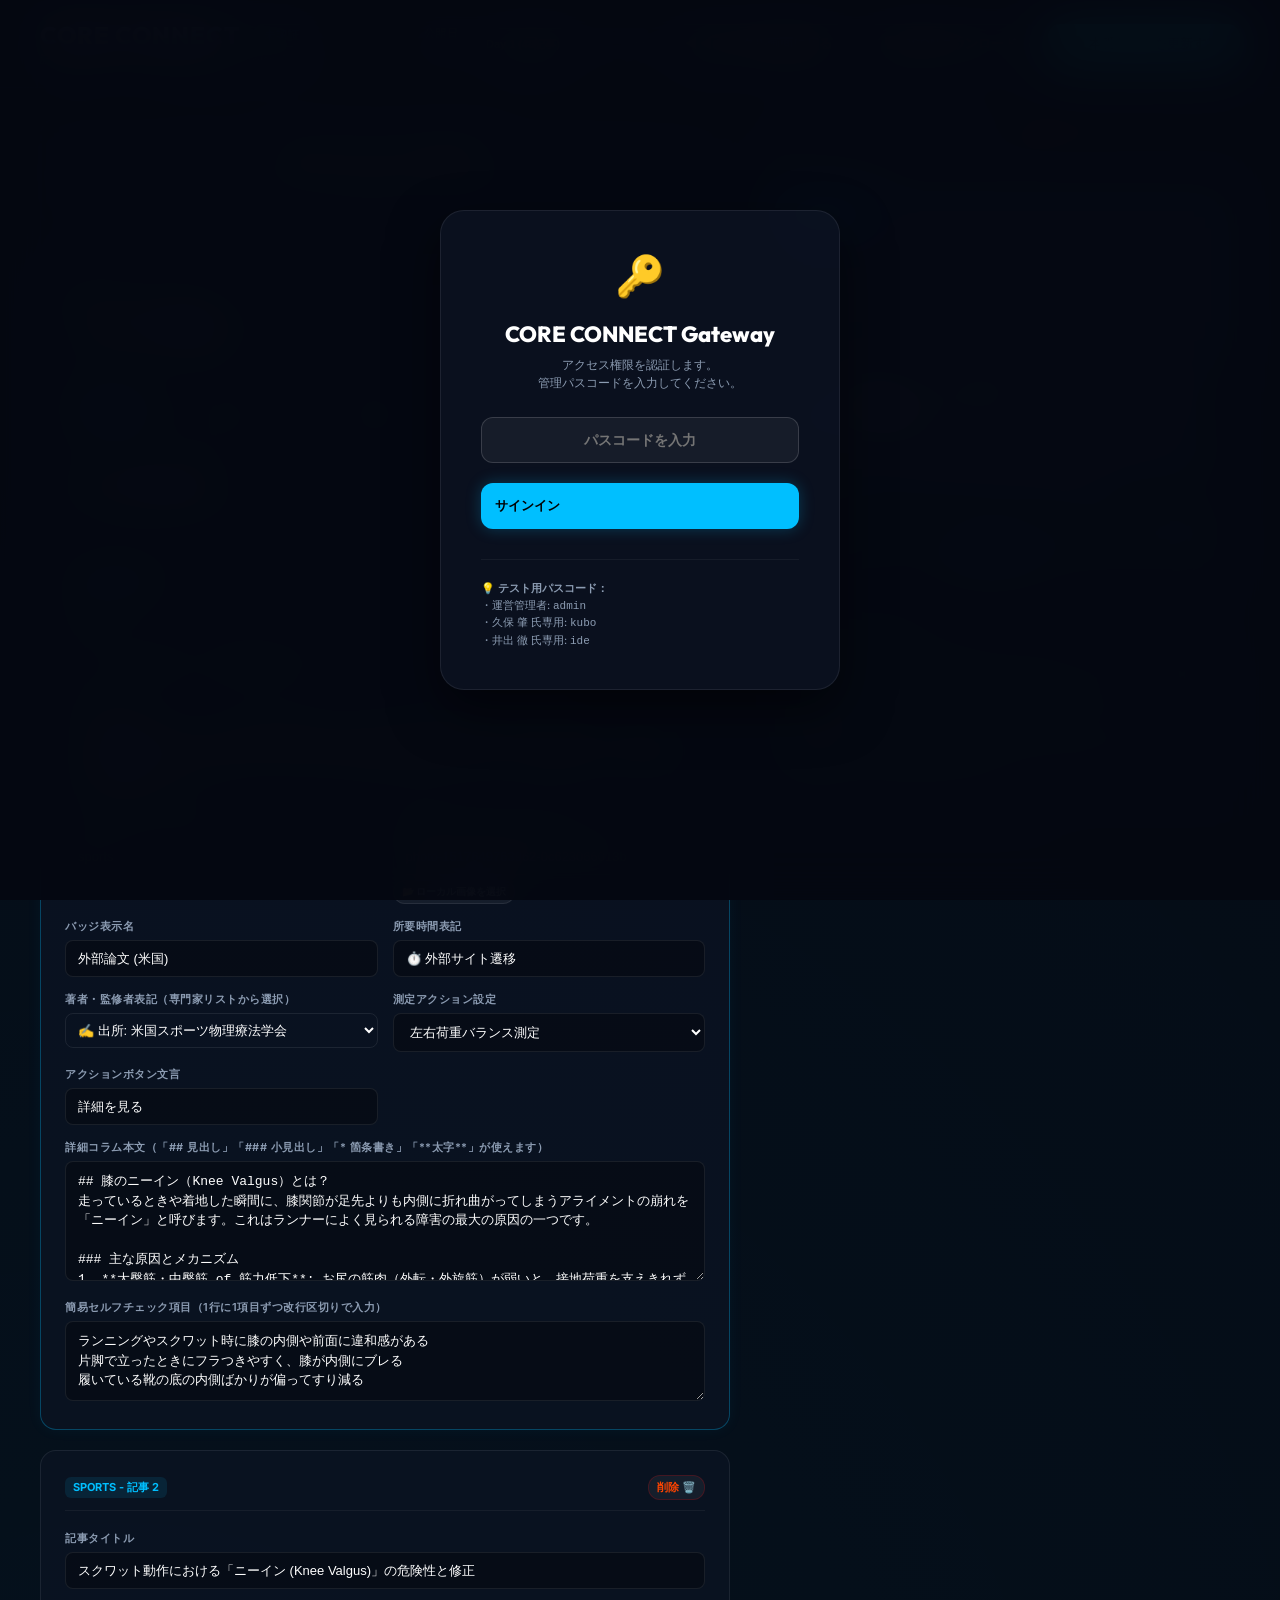
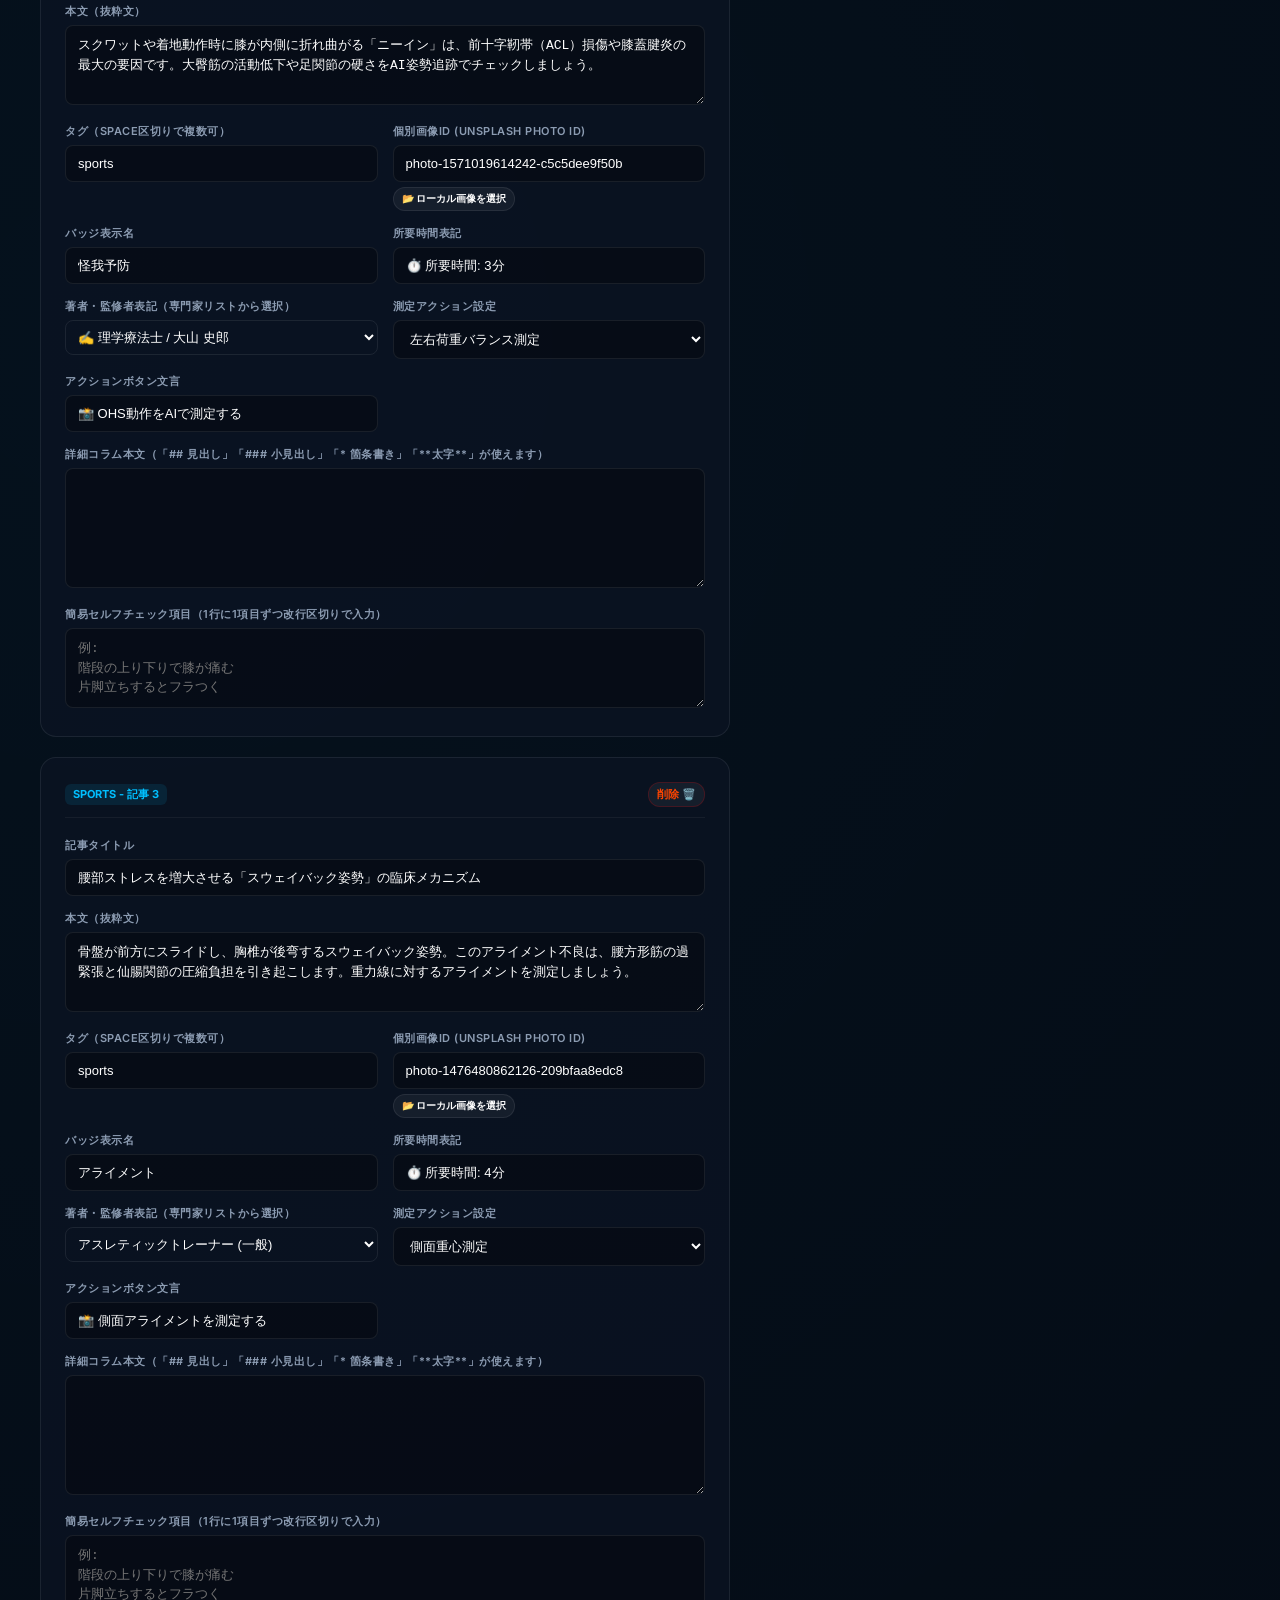
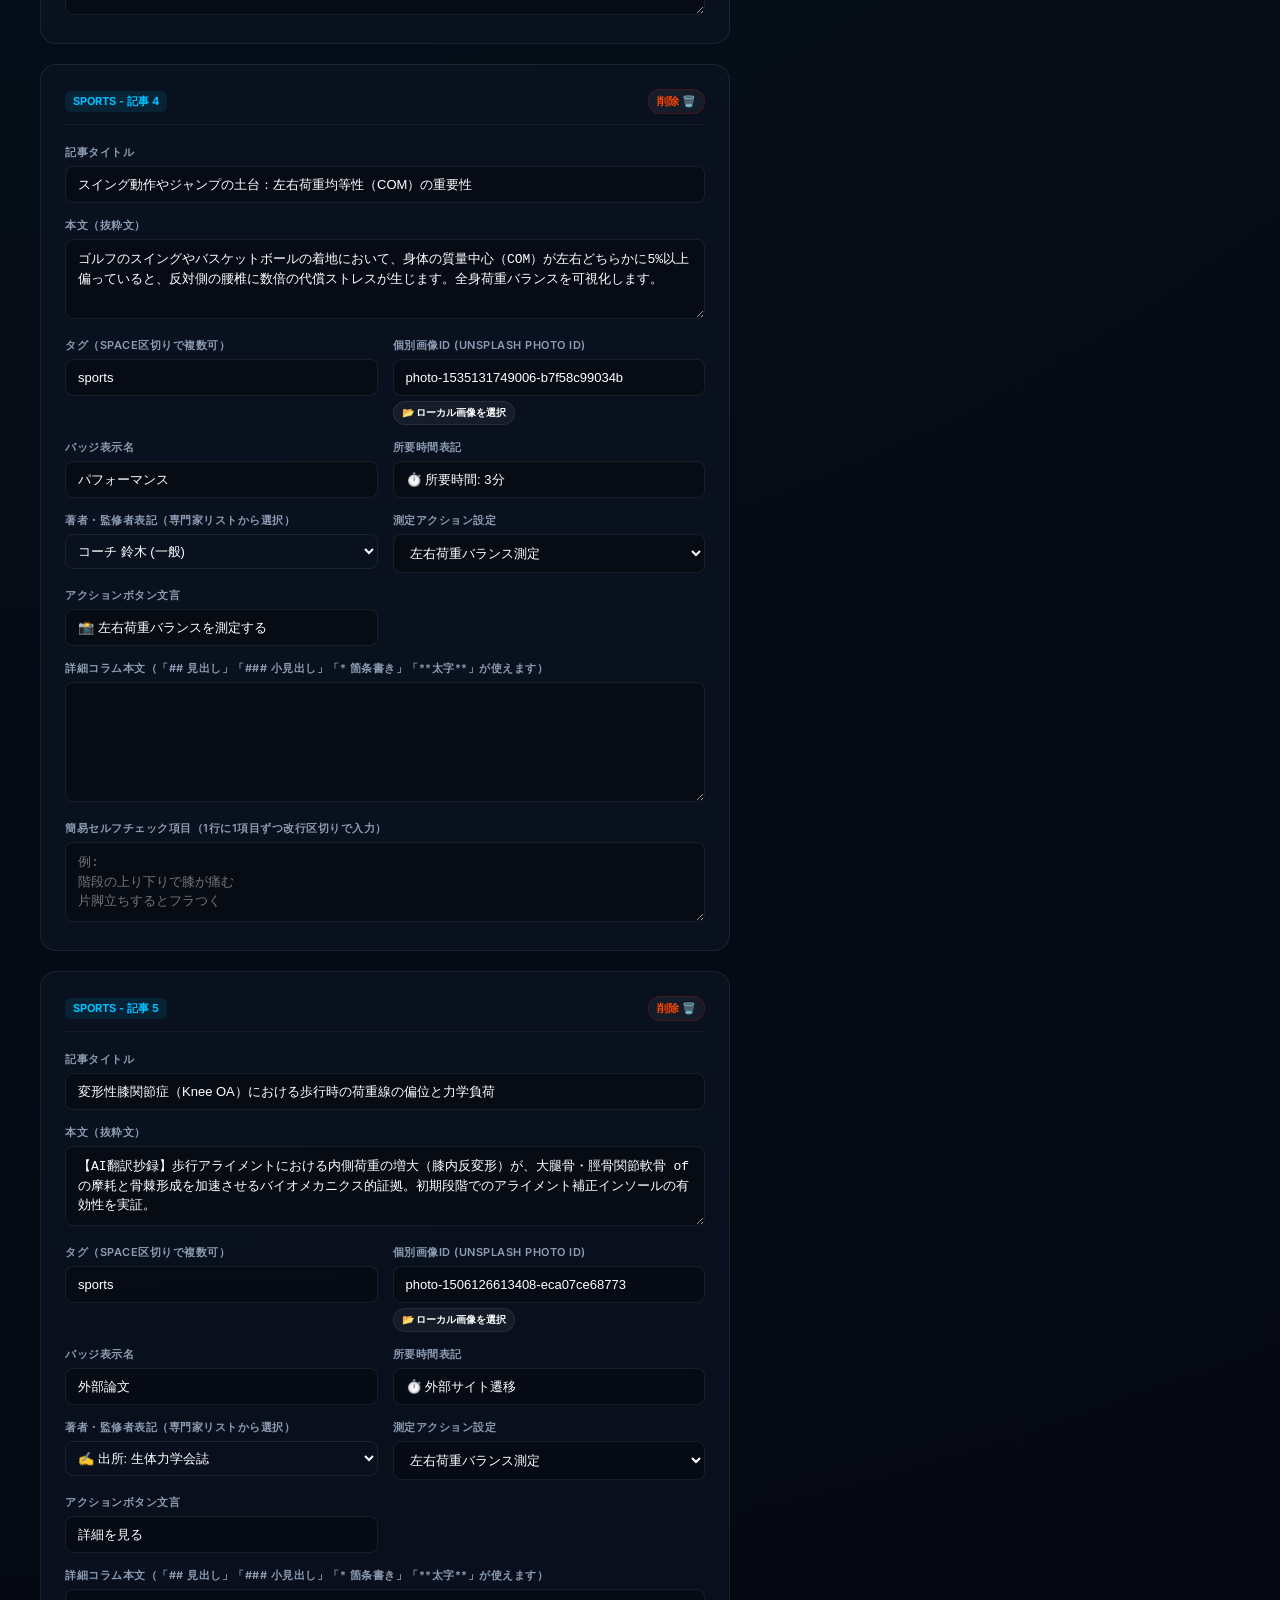
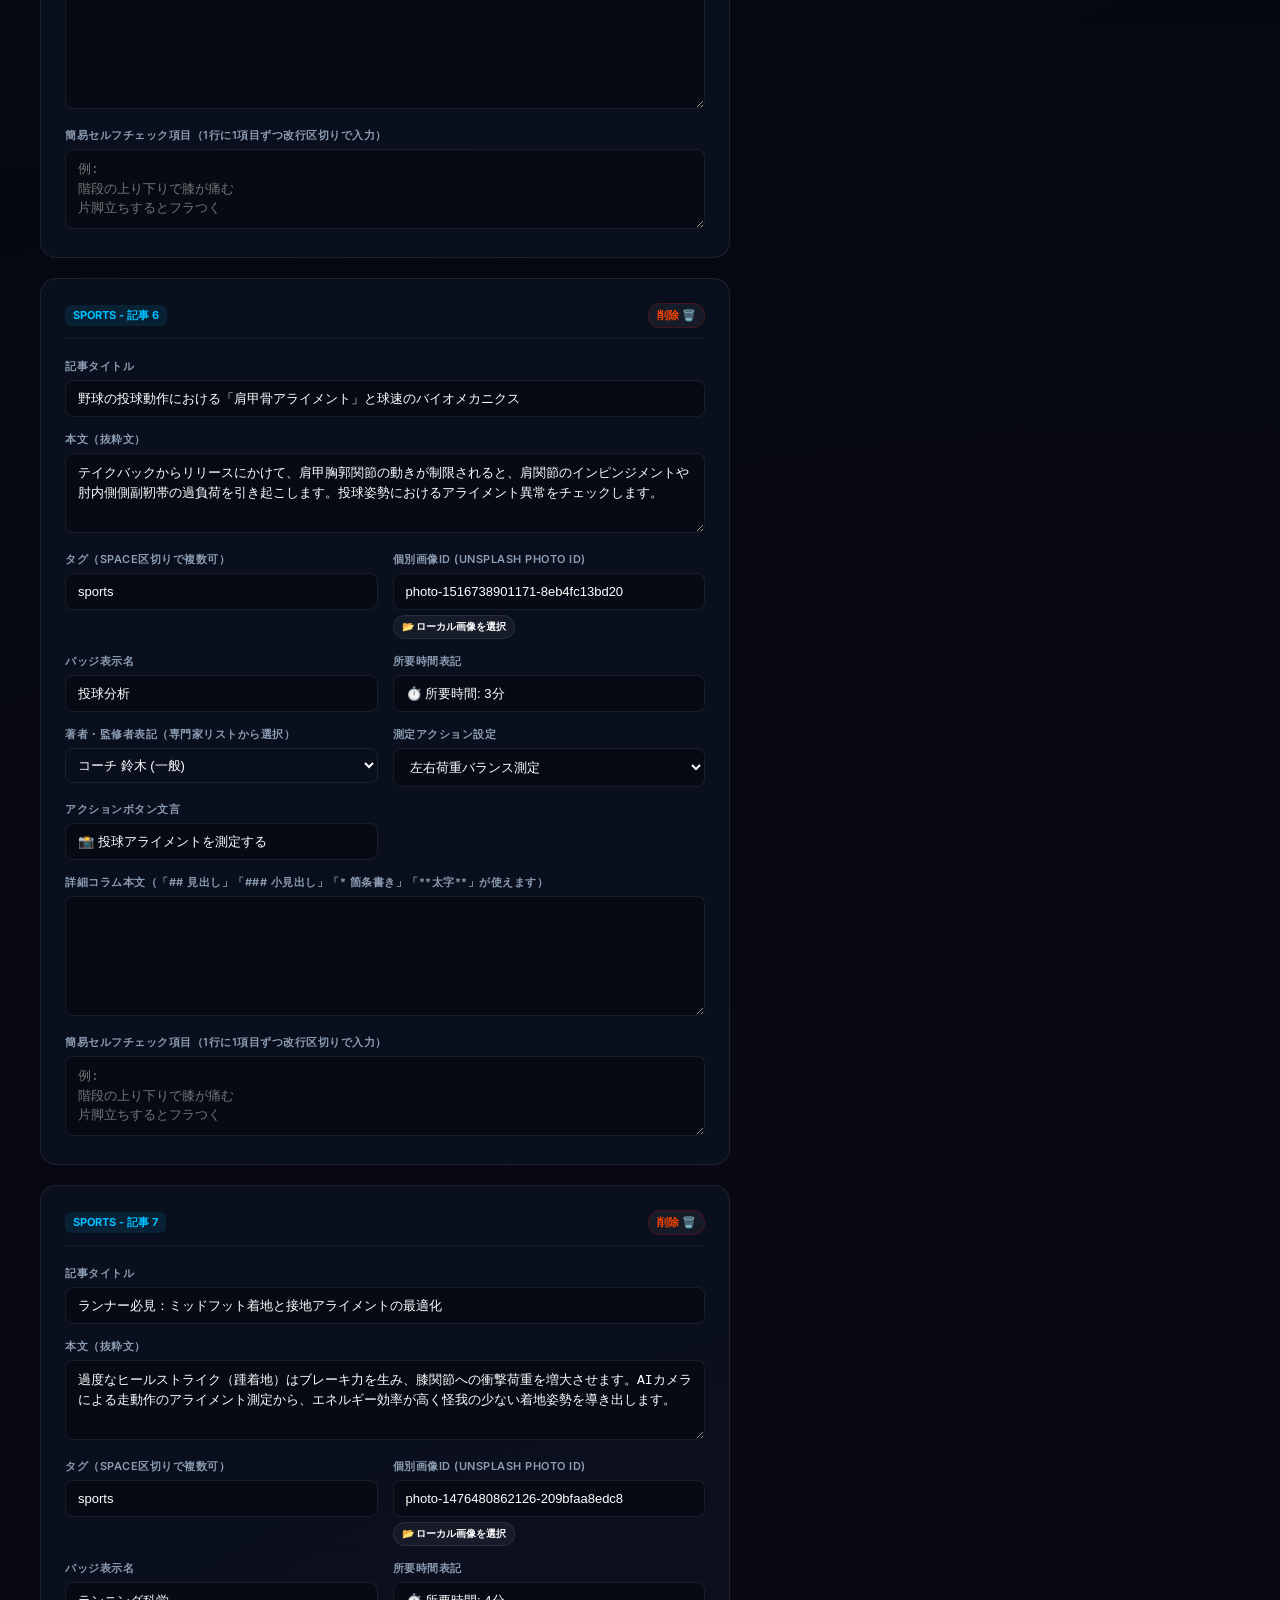
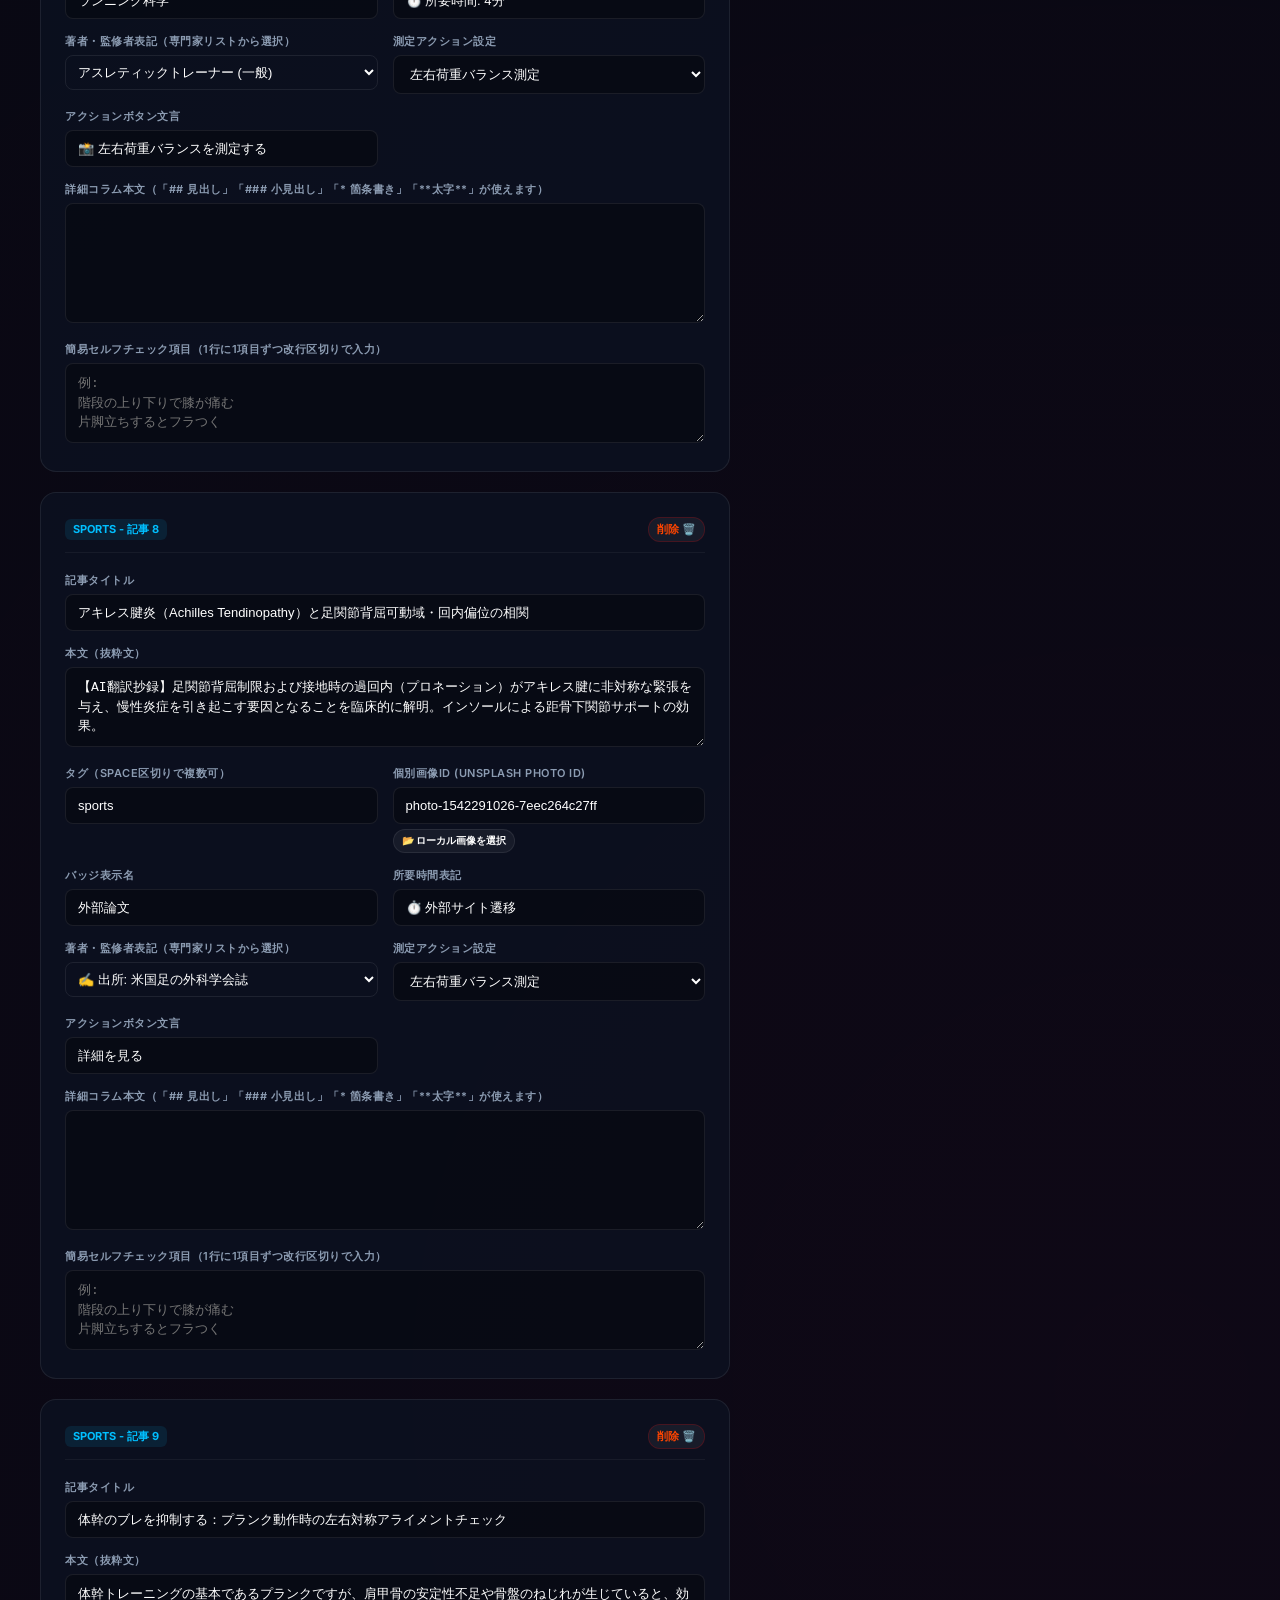
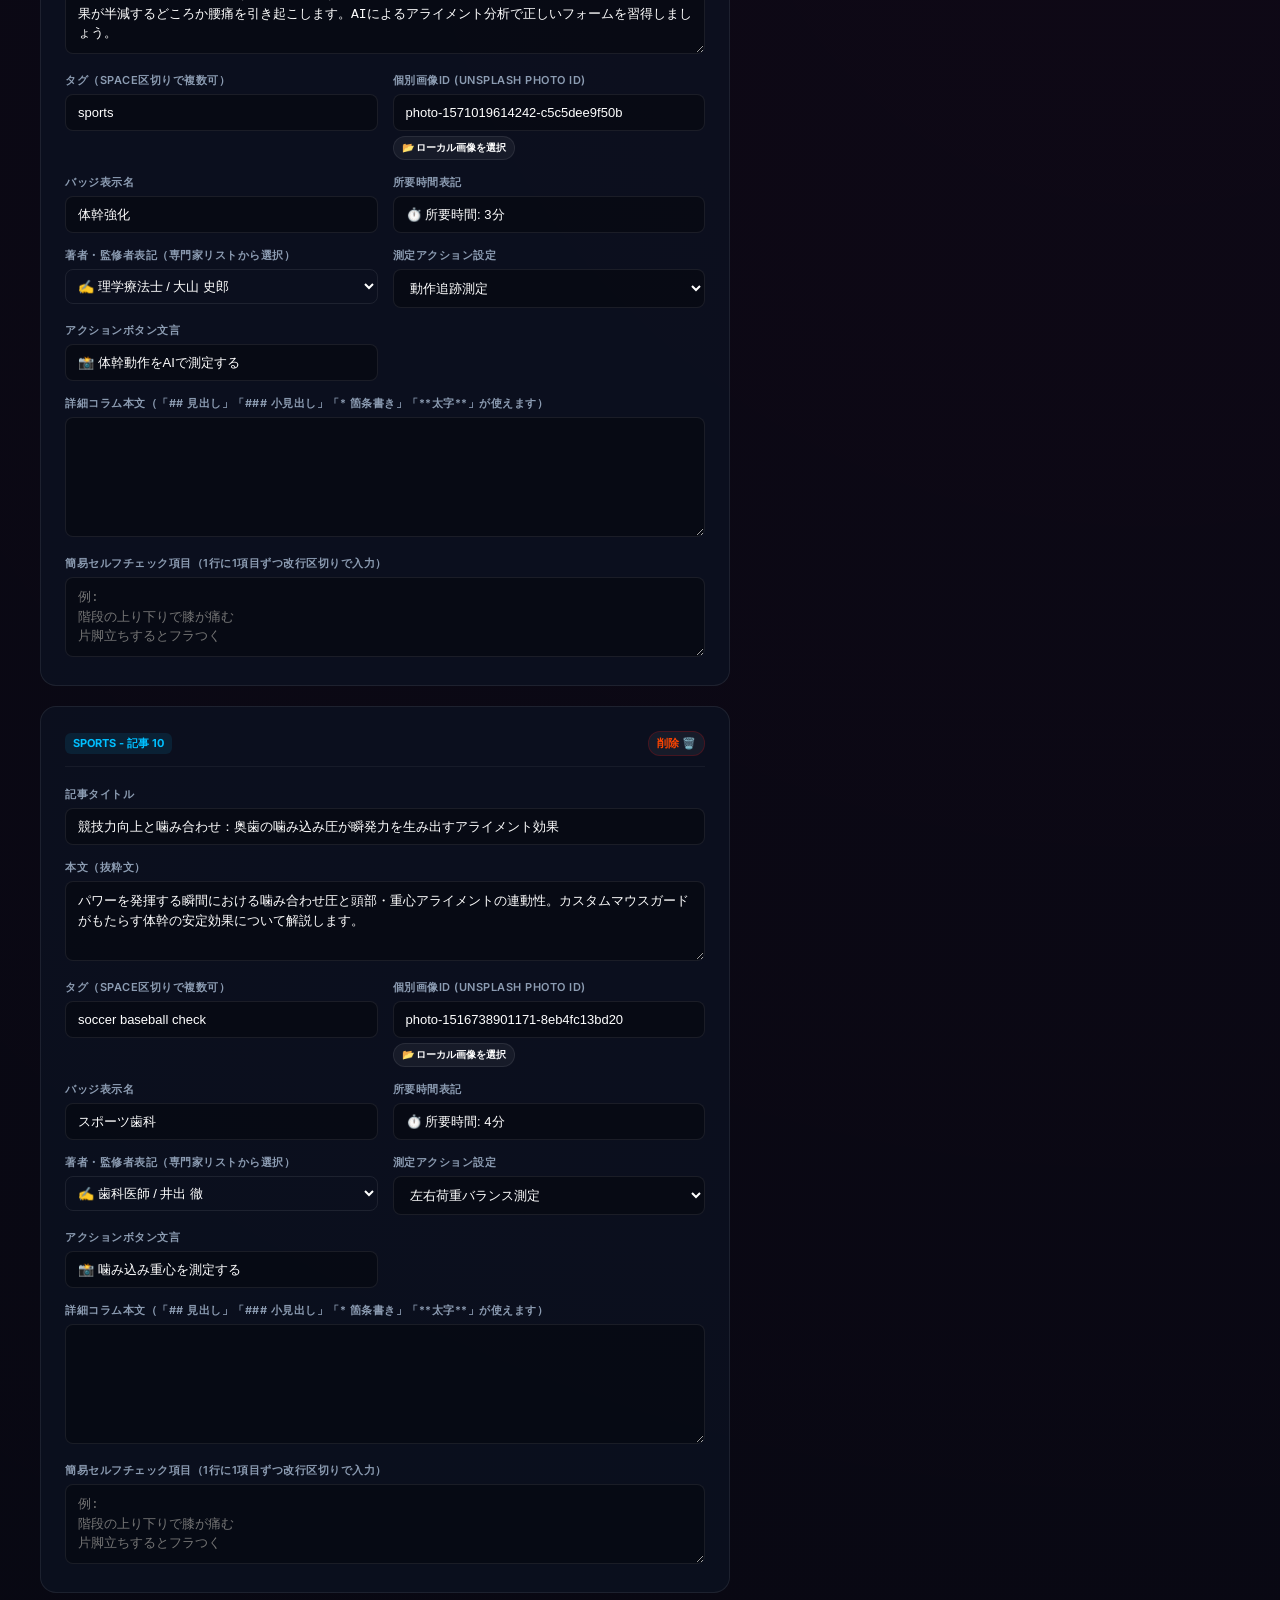
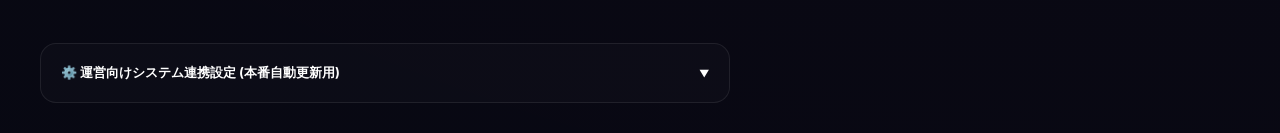
==== commit 2eeee276: "Add files via upload" ====
--- a/admin.html
+++ b/admin.html
@@ -910,9 +910,18 @@
 
         </div>
 
-        <div class="nav-actions">
-
-            <a href="index.html" class="btn btn-secondary">◀ ポータル画面に戻る</a>
+        <div class="nav-actions" style="display: flex; align-items: center; gap: 10px;">
+            <div style="display: flex; align-items: center; gap: 6px; margin-right: 5px;">
+                <label style="font-size: 11px; color: var(--text-secondary); font-weight: 700;">公開日数:</label>
+                <select id="currentDaySelector" onchange="updateCurrentDay(this.value)" style="padding: 8px 12px; border-radius: 8px; background: rgba(255,255,255,0.05); border: 1px solid var(--border-color); color: #fff; font-size: 11px; font-weight: 700; cursor: pointer; outline: none;">
+                    <option value="day1">Day 1 (48記事)</option>
+                    <option value="day2">Day 2 (66記事)</option>
+                    <option value="day3">Day 3 (84記事)</option>
+                    <option value="day4">Day 4 (99記事)</option>
+                    <option value="day5">Day 5 (114記事 - 全記事)</option>
+                </select>
+            </div>
+            <a href="index.html" class="btn btn-secondary">◀ ◀ ポータル画面に戻る</a>
 
             <button class="btn btn-secondary" onclick="exportDatabase()">💾 JSONダウンロード</button>
 
@@ -1131,9 +1140,13 @@
                 .then(data => {
 
                     articlesDb = data;
-
-                    showToast("articles_db.json をサーバーから読み込みました", "📂");
-
+                    showToast("articles_db.json をサーバーから読み込みました", "📁");
+                    
+                    const daySelector = document.getElementById('currentDaySelector');
+                    if (daySelector && articlesDb.current_day) {
+                        daySelector.value = articlesDb.current_day;
+                    }
+                    
                     renderDrafts();
 
                 })
@@ -1212,6 +1225,13 @@
 
             renderDrafts();
 
+        }
+
+        function updateCurrentDay(val) {
+            if (articlesDb) {
+                articlesDb.current_day = val;
+                showToast("ポータルの公開日数を " + val + " に変更しました（本番更新すると適用されます）", "📅");
+            }
         }
 
         function switchCategory(cat) {
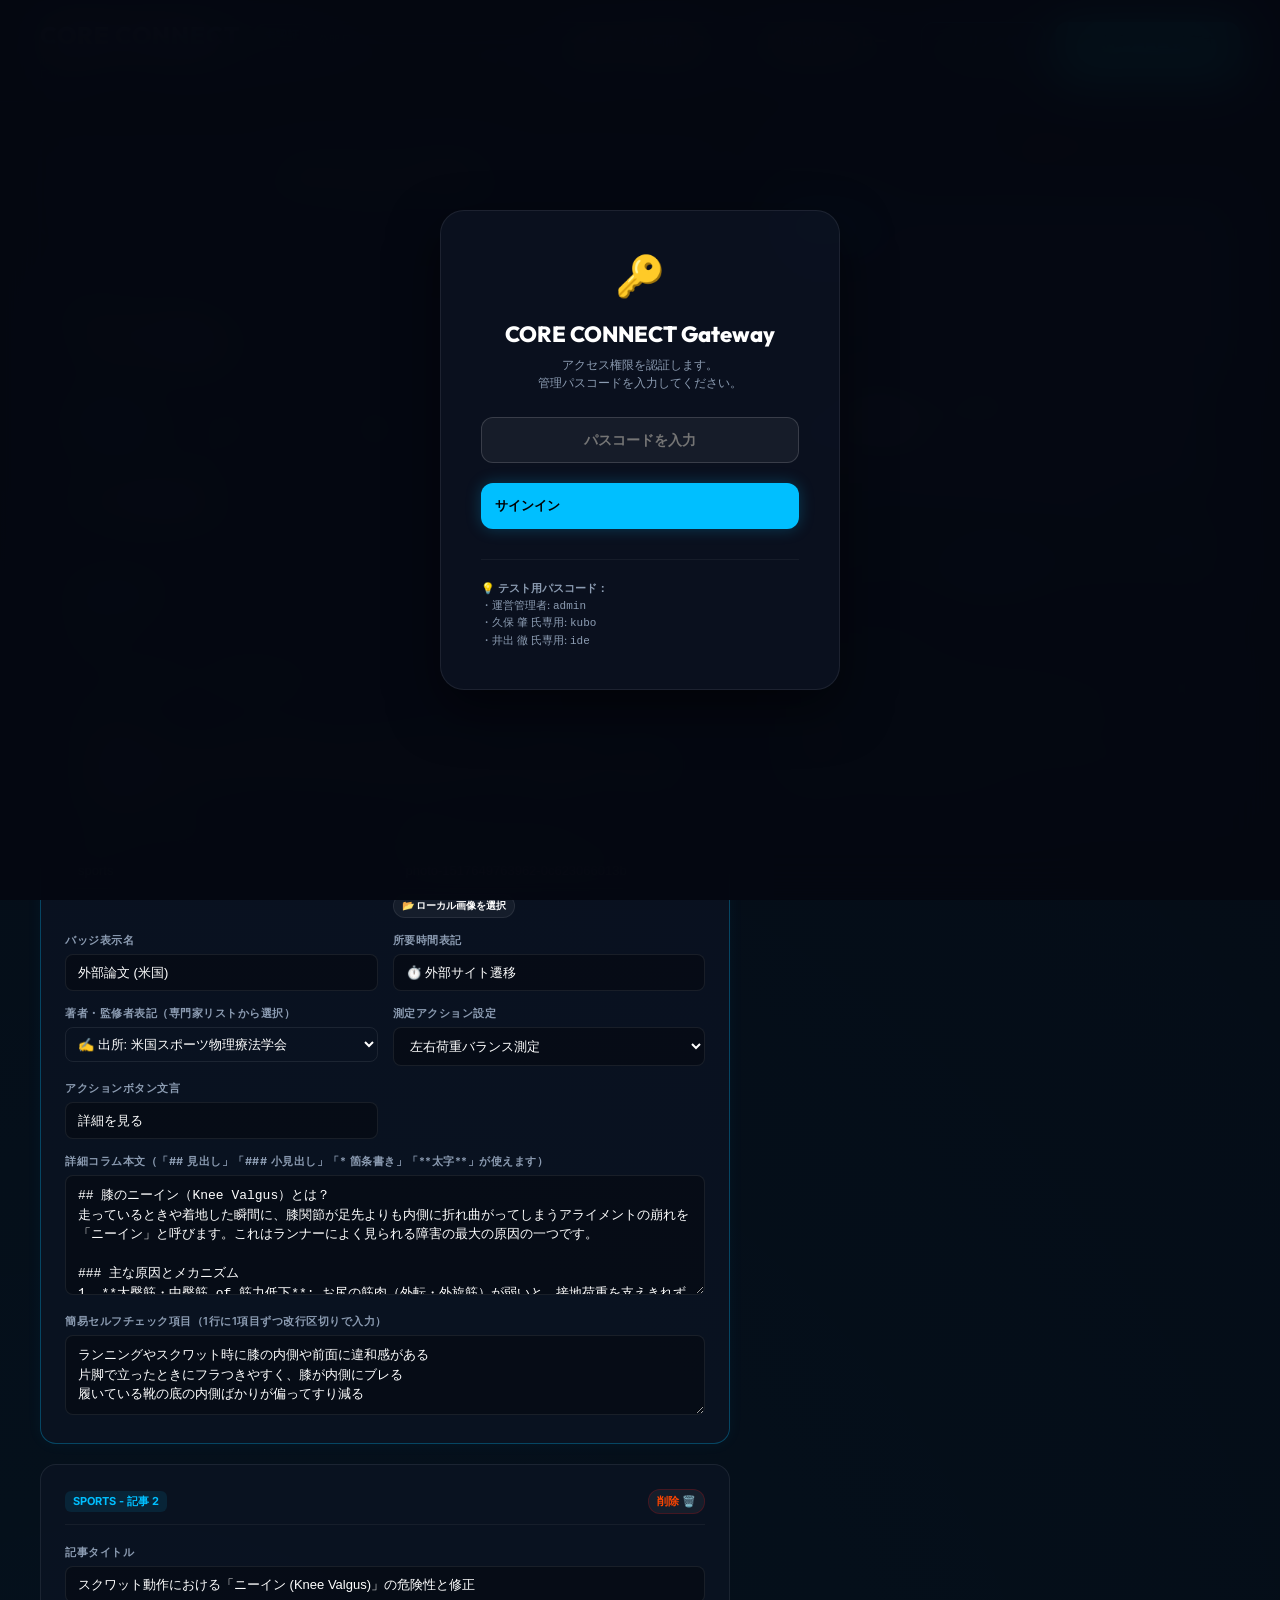
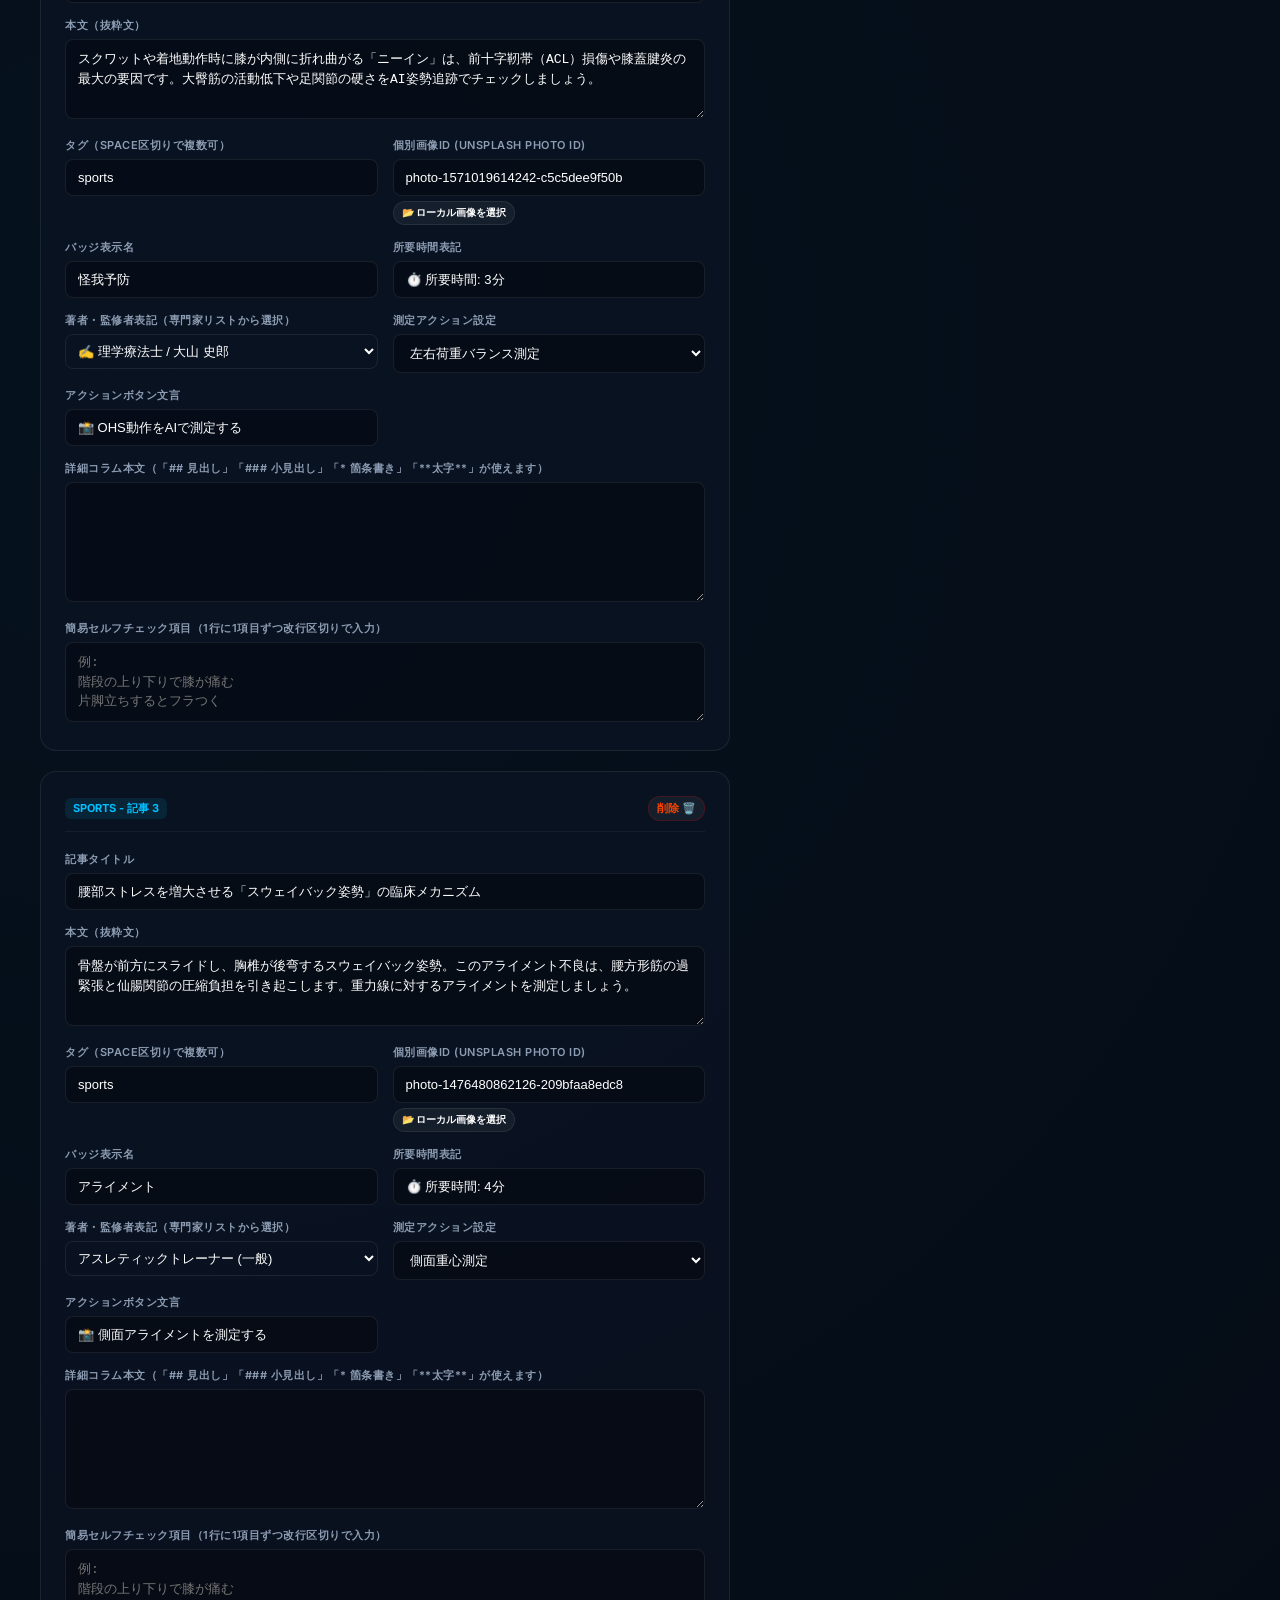
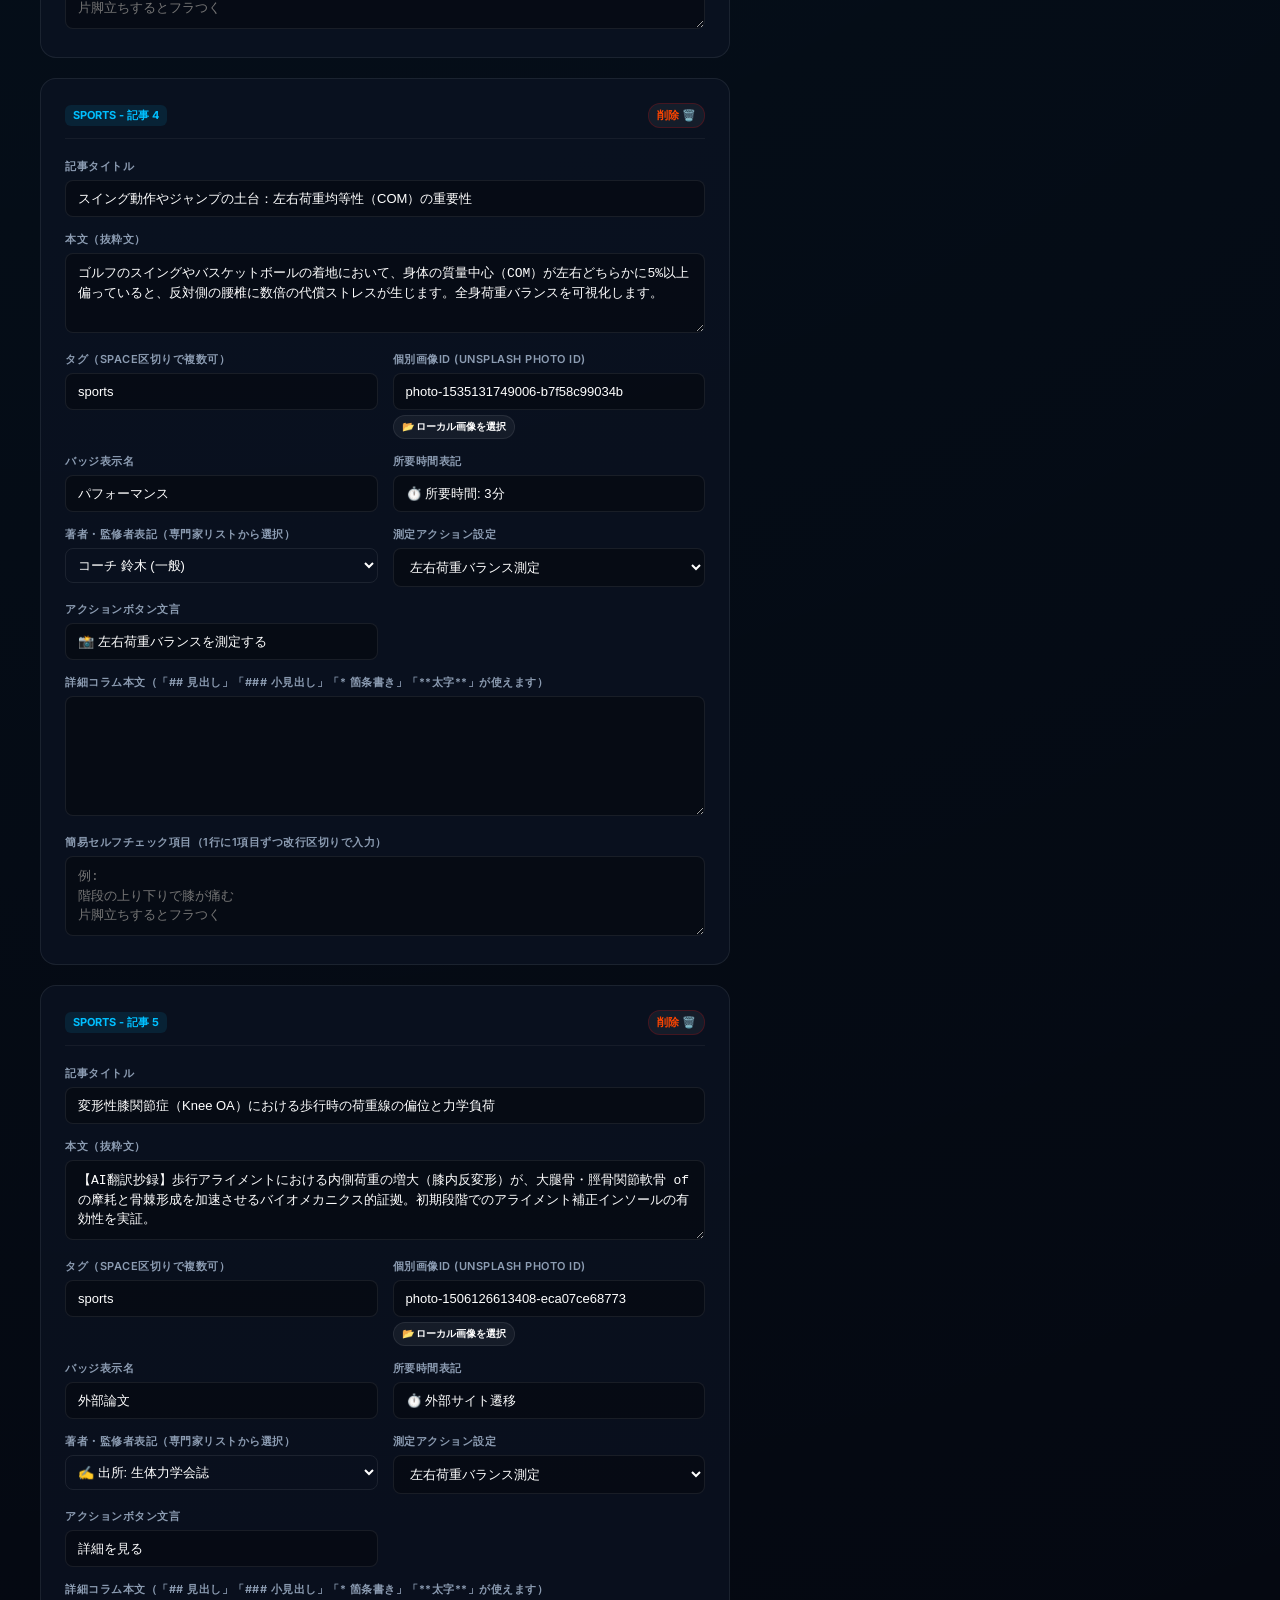
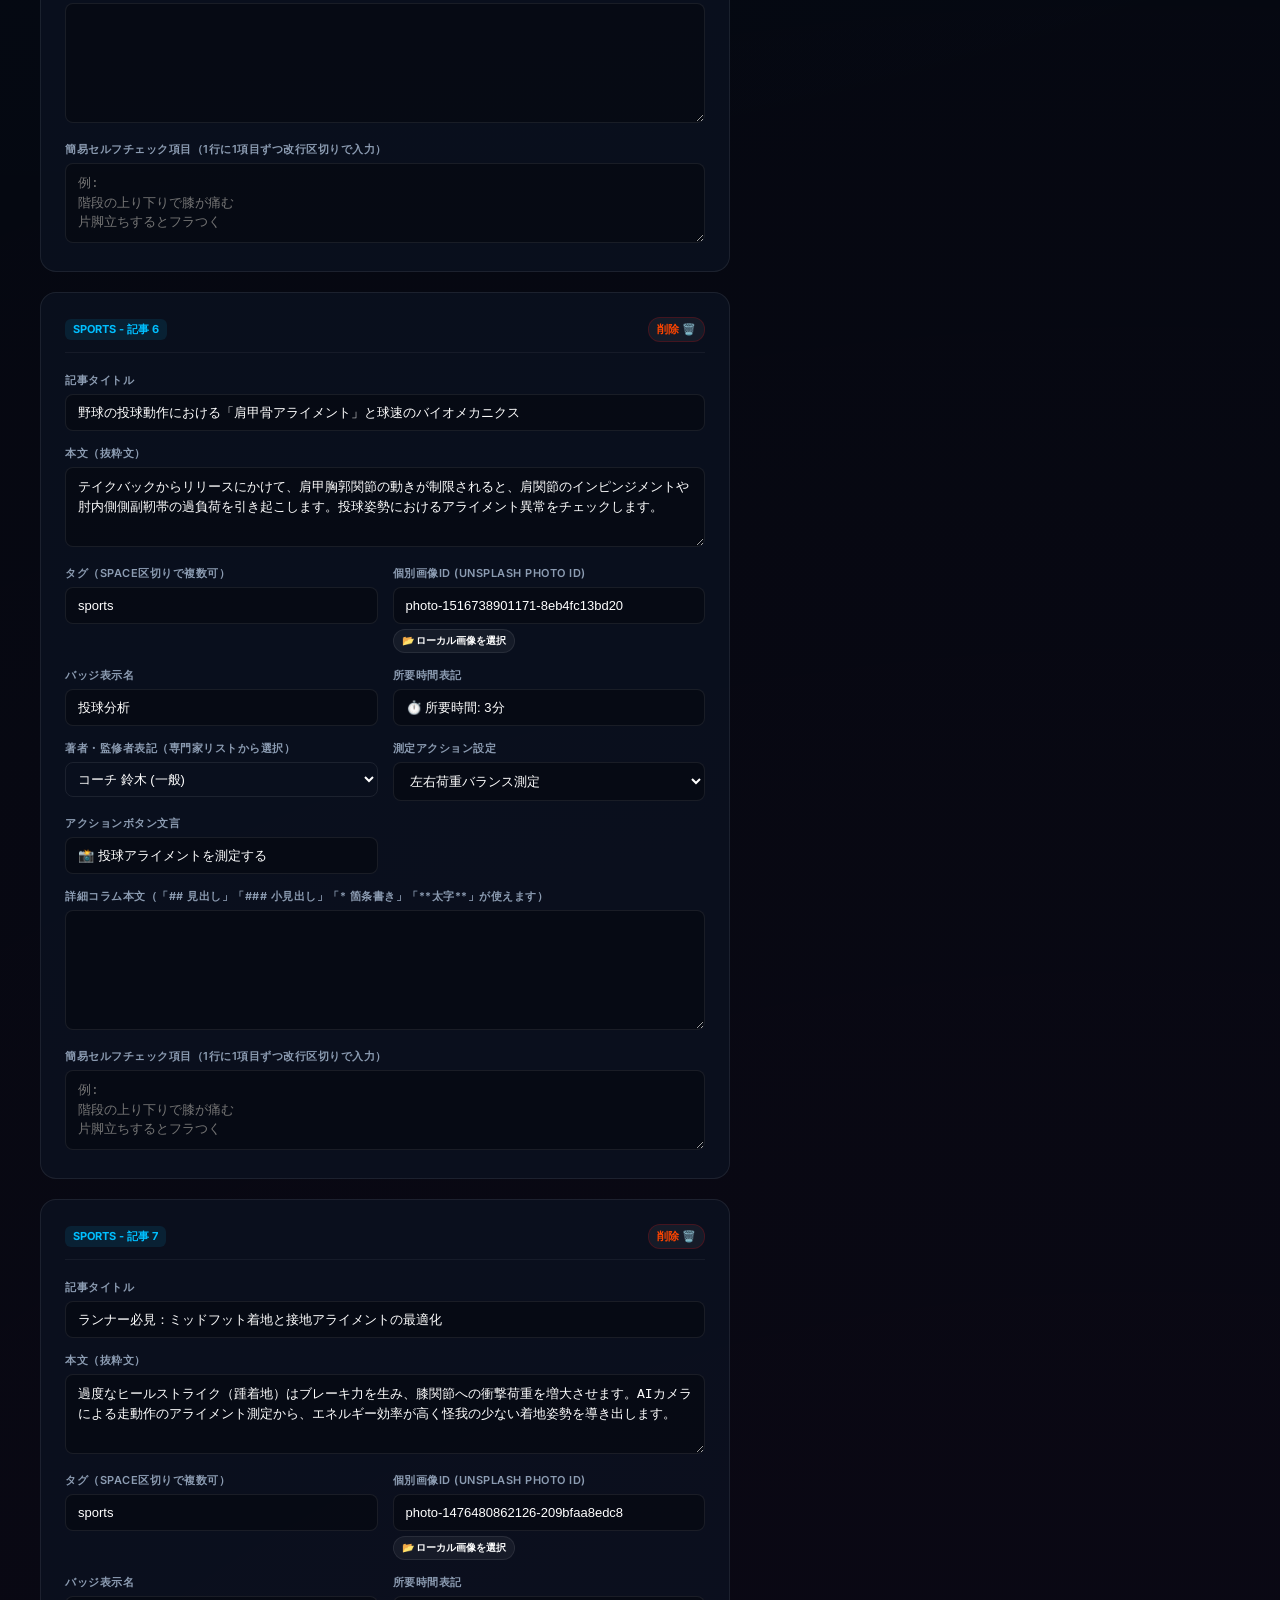
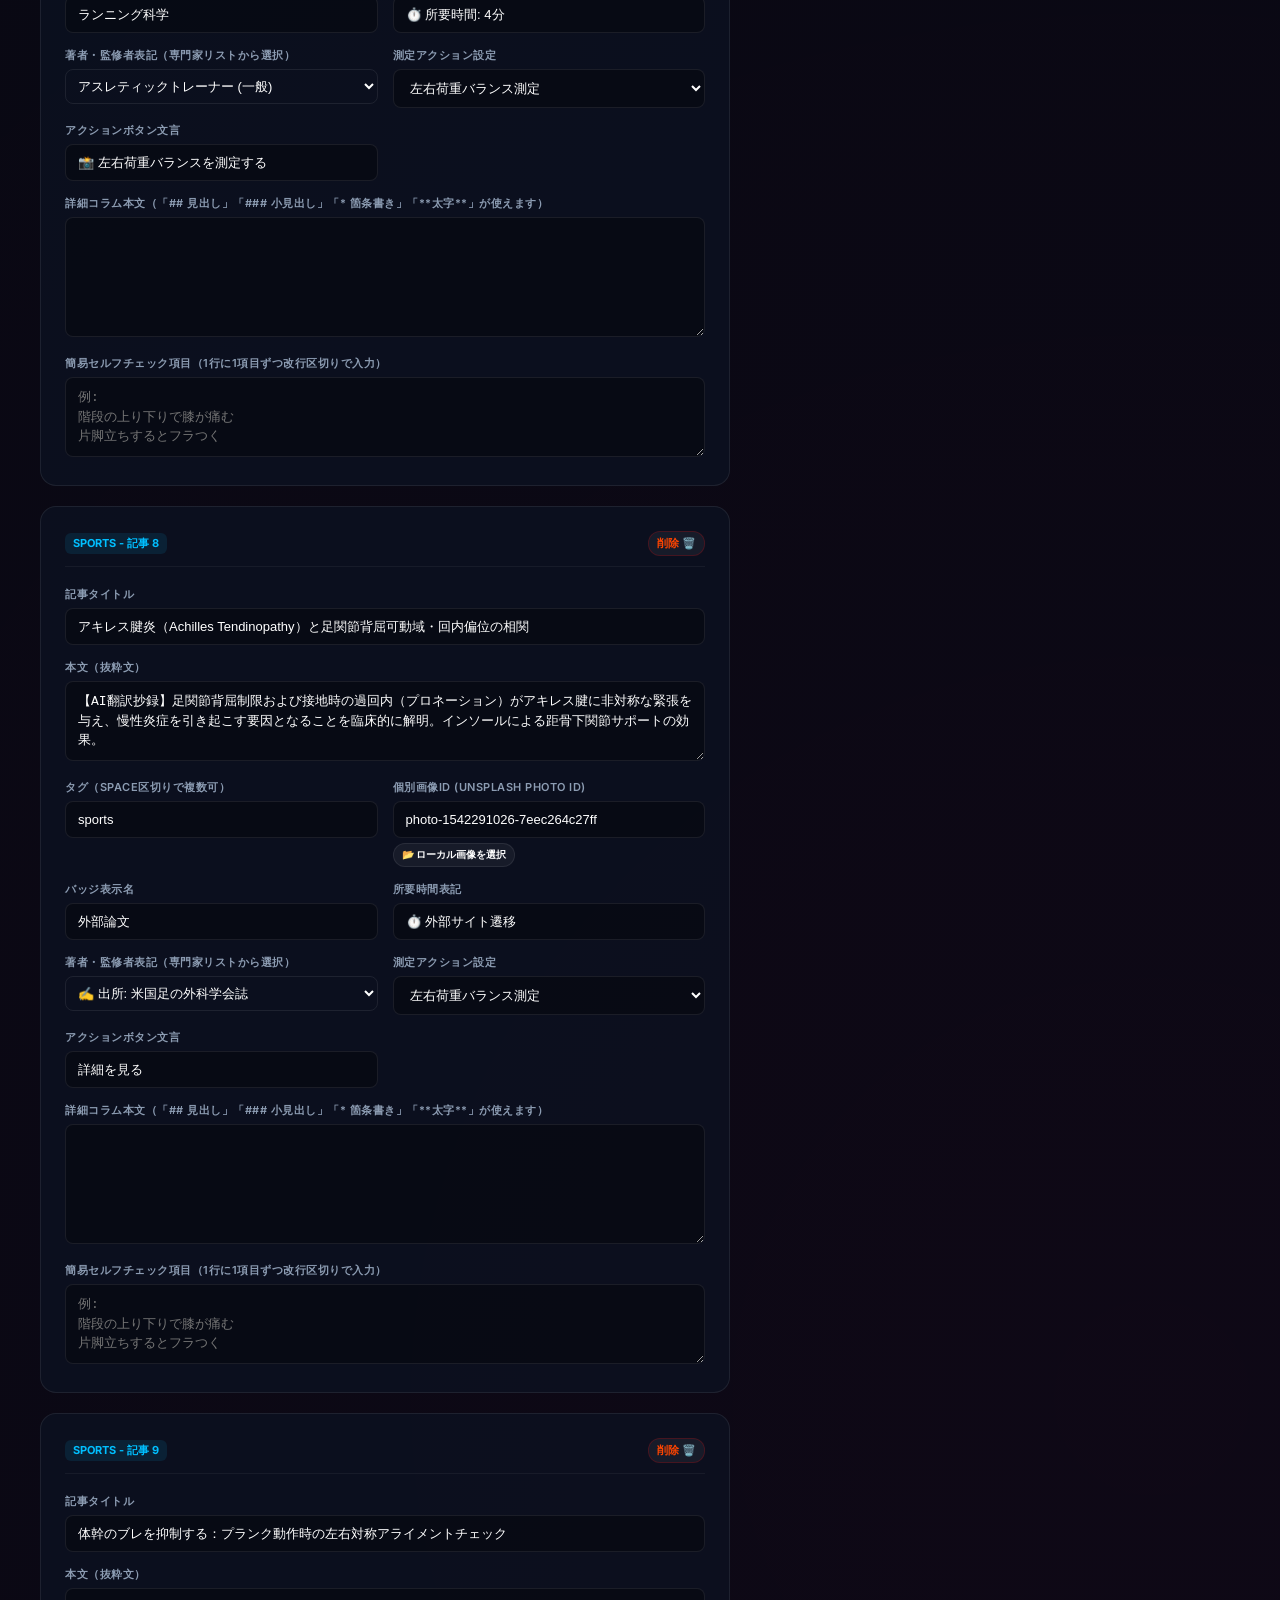
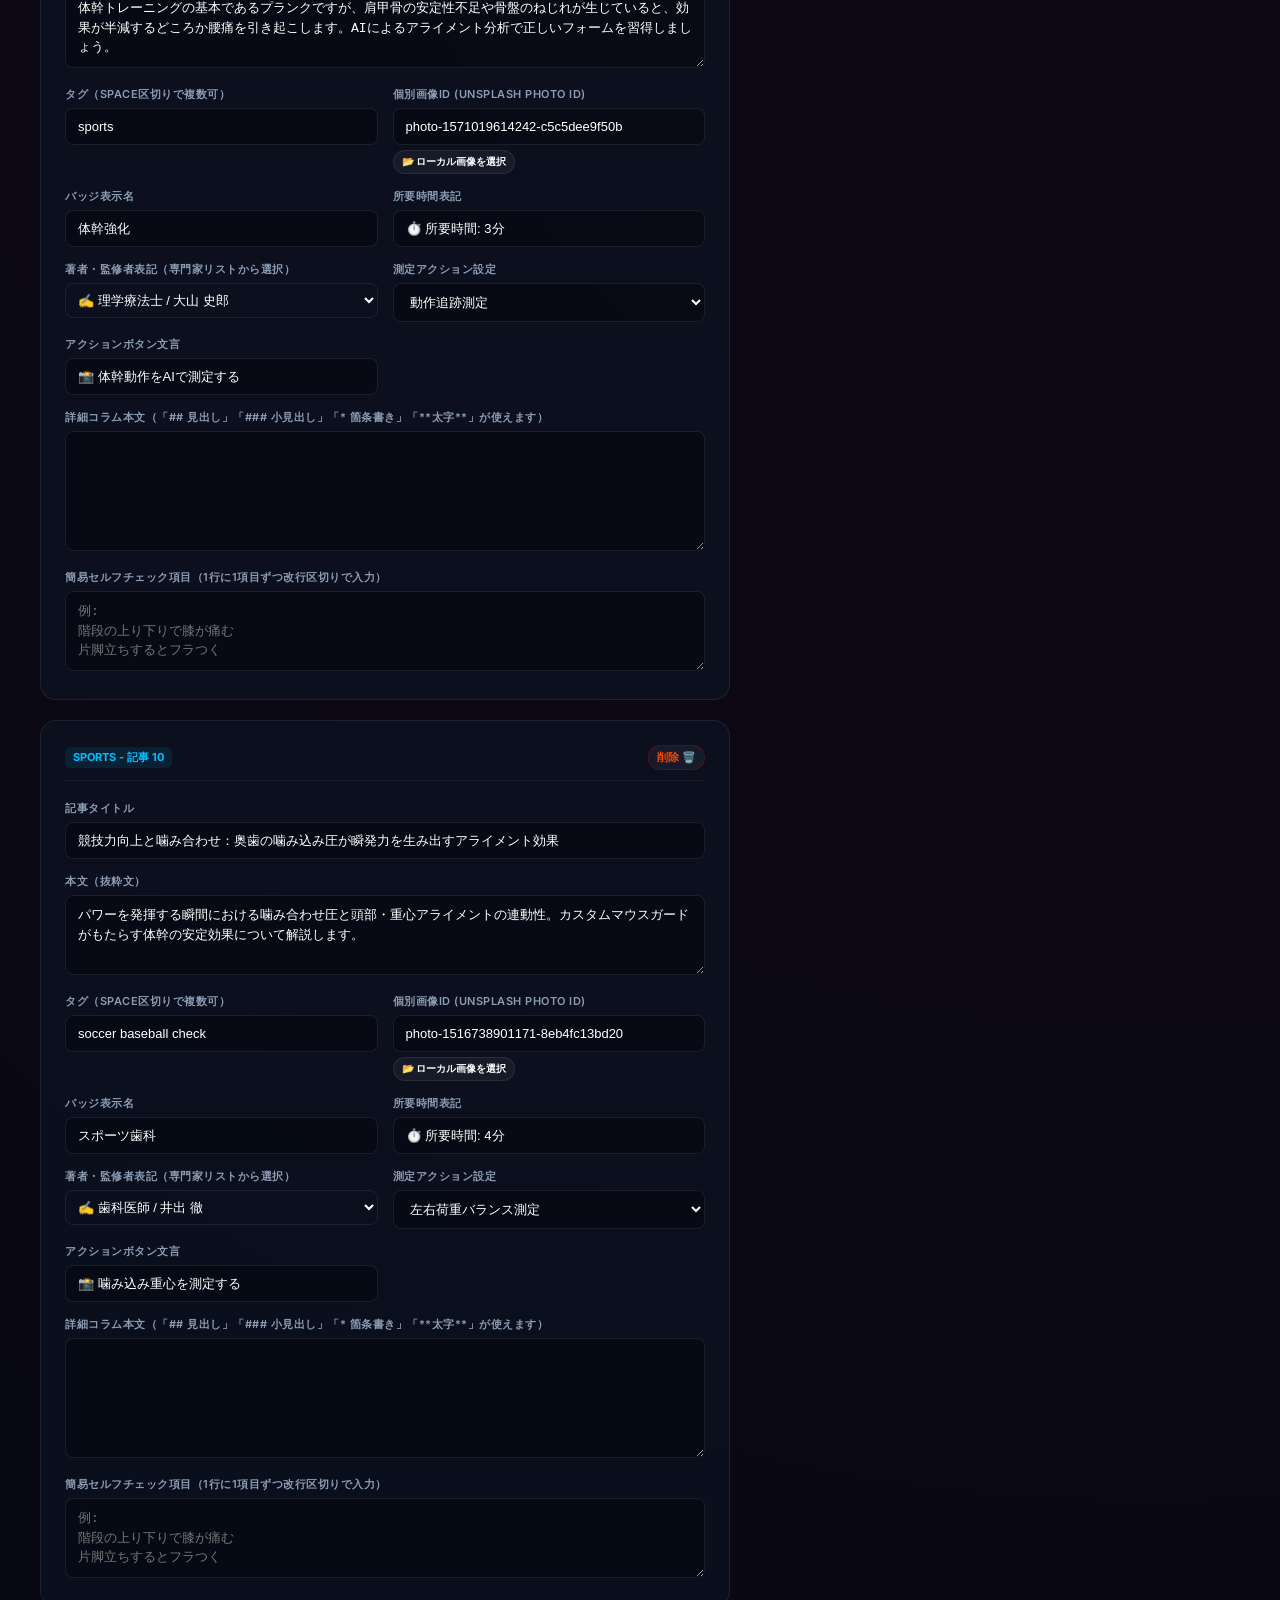
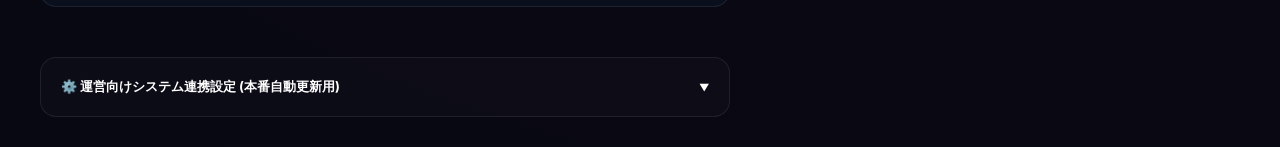
==== commit 3a426a67: "Deploy link monitoring system component: admin.html" ====
--- a/admin.html
+++ b/admin.html
@@ -11,6 +11,8 @@
     <title>CORE CONNECT - 記事下書き・コンテンツ管理画面</title>
 
     <link href="https://fonts.googleapis.com/css2?family=Inter:wght@300;400;600;700&family=Outfit:wght@400;600;800&display=swap" rel="stylesheet">
+
+    <script src="link_test_results.js"></script>
 
     <style>
 
@@ -925,6 +927,8 @@
 
             <button class="btn btn-secondary" onclick="exportDatabase()">💾 JSONダウンロード</button>
 
+            <button class="btn btn-secondary" onclick="showLinkDashboard()" style="border-color: var(--accent-blue); color: var(--accent-blue); display: flex; align-items: center; gap: 5px;">🔗 リンク検証 <span id="linkDashboardBadge" style="display: none; width: 8px; height: 8px; border-radius: 50%; background: #ff4a4a;"></span></button>
+
             <button class="btn btn-primary" id="saveAndDeployBtn" onclick="saveAndDeployToGithub()" style="background:var(--accent-teal); color:#000; box-shadow:0 0 15px rgba(100,255,218,0.25); border-color:var(--accent-teal); font-weight:700;">🟢 本番サイトを更新する</button>
 
         </div>
@@ -2903,9 +2907,143 @@
         window.addEventListener('DOMContentLoaded', () => {
 
             loadGithubConfig();
+            
+            // Check if report has errors/warnings to light up the badge
+            if (window.LINK_TEST_RESULTS) {
+                const report = window.LINK_TEST_RESULTS;
+                const results = report.results || {};
+                let errors = 0;
+                let warnings = 0;
+                Object.keys(results).forEach(url => {
+                    const item = results[url];
+                    if (item.status === 'error') errors++;
+                    if (item.status === 'warning') warnings++;
+                });
+                const badge = document.getElementById('linkDashboardBadge');
+                if (badge) {
+                    if (errors > 0 || warnings > 0) {
+                        badge.style.display = 'inline-block';
+                        badge.style.background = errors > 0 ? '#ff4a4a' : '#ffbb00';
+                    }
+                }
+            }
 
         });
 
+        // Link Verification Dashboard Overlay Logic
+        function showLinkDashboard() {
+            let overlay = document.getElementById('linkDashboardOverlay');
+            if (!overlay) {
+                const overlayHtml = `
+                    <div id="linkDashboardOverlay" style="position: fixed; top: 0; left: 0; width: 100vw; height: 100vh; background: rgba(5, 8, 17, 0.96); backdrop-filter: blur(25px); -webkit-backdrop-filter: blur(25px); z-index: 10000; display: none; align-items: center; justify-content: center; padding: 20px; transition: all 0.3s ease;">
+                        <div style="background: var(--bg-card); border: 1px solid var(--border-color); border-radius: 24px; width: 100%; max-width: 900px; max-height: 90vh; overflow-y: auto; padding: 40px; position: relative; box-shadow: var(--card-shadow); color: var(--text-primary); text-align: left;">
+                            <div style="position: absolute; top: 20px; right: 25px; font-size: 28px; color: var(--text-secondary); cursor: pointer; transition: color 0.2s ease;" onclick="hideLinkDashboard()">&times;</div>
+                            <h2 style="font-family:'Outfit', sans-serif; font-size: 22px; font-weight: 800; color: #fff; margin-bottom: 8px; display: flex; align-items: center; gap: 10px;">
+                                <span>🔗 一次情報・外部リンク検証ダッシュボード</span>
+                            </h2>
+                            <p id="linkDashboardSummary" style="font-size: 13px; color: var(--text-secondary); margin-bottom: 25px;"></p>
+                            
+                            <div id="linkDashboardList" style="display: flex; flex-direction: column; gap: 15px; max-height: 55vh; overflow-y: auto; padding-right: 10px; margin-bottom: 25px;">
+                                <!-- Rows rendered dynamically -->
+                            </div>
+                            
+                            <div style="display: flex; justify-content: space-between; align-items: center; border-top: 1px solid var(--border-color); padding-top: 20px; flex-wrap: wrap; gap: 15px;">
+                                <span style="font-size: 11px; color: var(--text-secondary);">※リンクチェックはPC上の <code>python validate_links.py</code> にて自動化・二重検証されています。</span>
+                                <button class="btn btn-secondary" onclick="hideLinkDashboard()" style="padding: 10px 25px; font-size: 13px; font-weight: 700; border-radius: 10px; cursor: pointer;">閉じる</button>
+                            </div>
+                        </div>
+                    </div>
+                `;
+                document.body.insertAdjacentHTML('beforeend', overlayHtml);
+                overlay = document.getElementById('linkDashboardOverlay');
+            }
+            
+            const listContainer = document.getElementById('linkDashboardList');
+            const summaryContainer = document.getElementById('linkDashboardSummary');
+            
+            const report = window.LINK_TEST_RESULTS;
+            if (!report) {
+                summaryContainer.innerText = "リンク検証データが見つかりません。";
+                listContainer.innerHTML = `
+                    <div style="text-align: center; padding: 40px; color: var(--text-secondary);">
+                        <p style="font-size: 14px; margin-bottom: 10px;">⚠️ 検証結果ファイル（<code>link_test_results.js</code>）が存在しません。</p>
+                        <p style="font-size: 12px; line-height: 1.6;">デスクトップの <code>portal-mockup</code> フォルダで一度 <code>python validate_links.py</code> を実行してください。自動的にデータが生成されます。</p>
+                    </div>
+                `;
+                overlay.style.display = 'flex';
+                return;
+            }
+            
+            const results = report.results || {};
+            const urls = Object.keys(results);
+            const total = urls.length;
+            let errors = 0;
+            let warnings = 0;
+            
+            let listHtml = '';
+            urls.forEach(url => {
+                const item = results[url];
+                let statusBadge = '';
+                let badgeColor = '';
+                let rowBorder = 'rgba(255,255,255,0.05)';
+                
+                if (item.status === 'success') {
+                    statusBadge = '正常';
+                    badgeColor = '#00ffcc';
+                } else if (item.status === 'warning') {
+                    statusBadge = '警告';
+                    badgeColor = '#ffbb00';
+                    warnings++;
+                    rowBorder = 'rgba(255, 187, 0, 0.15)';
+                } else {
+                    statusBadge = 'エラー';
+                    badgeColor = '#ff4a4a';
+                    errors++;
+                    rowBorder = 'rgba(255, 74, 74, 0.2)';
+                }
+                
+                listHtml += `
+                    <div style="background: rgba(255, 255, 255, 0.02); border: 1px solid ${rowBorder}; border-radius: 12px; padding: 15px 20px; display: flex; flex-direction: column; gap: 8px; text-align: left;">
+                        <div style="display: flex; justify-content: space-between; align-items: flex-start; gap: 10px;">
+                            <div style="display: flex; align-items: center; gap: 10px; flex-wrap: wrap;">
+                                <span style="font-size: 10px; font-weight: 700; color: var(--text-secondary); background: rgba(255,255,255,0.05); padding: 2px 8px; border-radius: 6px;">${item.day.toUpperCase()}</span>
+                                <span style="font-size: 10px; font-weight: 700; color: var(--text-secondary); background: rgba(255,255,255,0.05); padding: 2px 8px; border-radius: 6px;">${item.category.toUpperCase()}</span>
+                                <span style="font-size: 12px; font-weight: 700; color: #fff;">${item.title.substring(0, 35)}${item.title.length > 35 ? '...' : ''}</span>
+                            </div>
+                            <span style="font-size: 11px; font-weight: 800; color: ${badgeColor}; border: 1px solid ${badgeColor}; padding: 2px 10px; border-radius: 12px; background: ${badgeColor}0d;">${statusBadge}</span>
+                        </div>
+                        <div style="display: flex; justify-content: space-between; align-items: center; gap: 10px; font-size: 11px; border-top: 1px dashed rgba(255,255,255,0.03); padding-top: 8px; flex-wrap: wrap;">
+                            <div style="display: flex; flex-direction: column; gap: 3px; max-width: 80%;">
+                                <span style="color: var(--text-secondary); word-break: break-all;">🔗 <a href="${url}" target="_blank" style="color: var(--accent-blue); text-decoration: none;">${url}</a></span>
+                                <span style="color: ${item.status === 'success' ? 'var(--text-secondary)' : badgeColor}; font-weight: ${item.status === 'success' ? 'normal' : 'bold'};">${item.message}</span>
+                            </div>
+                            <button class="btn btn-secondary" onclick="window.open('${url}', '_blank')" style="padding: 5px 12px; font-size: 10px; border-radius: 6px; cursor: pointer;">目視確認</button>
+                        </div>
+                    </div>
+                `;
+            });
+            
+            summaryContainer.innerHTML = `最終検査実行: <strong style="color:#fff;">${report.last_run}</strong> &nbsp;|&nbsp; 総リンク数: <strong style="color:#fff;">${total}</strong> &nbsp;|&nbsp; エラー: <strong style="color:#ff4a4a;">${errors}</strong> &nbsp;|&nbsp; 警告: <strong style="color:#ffbb00;">${warnings}</strong>`;
+            listContainer.innerHTML = listHtml;
+            
+            const badge = document.getElementById('linkDashboardBadge');
+            if (badge) {
+                if (errors > 0 || warnings > 0) {
+                    badge.style.display = 'inline-block';
+                    badge.style.background = errors > 0 ? '#ff4a4a' : '#ffbb00';
+                } else {
+                    badge.style.display = 'none';
+                }
+            }
+            
+            overlay.style.display = 'flex';
+        }
+
+        function hideLinkDashboard() {
+            const overlay = document.getElementById('linkDashboardOverlay');
+            if (overlay) overlay.style.display = 'none';
+        }
+
     </script>
 
 </body>
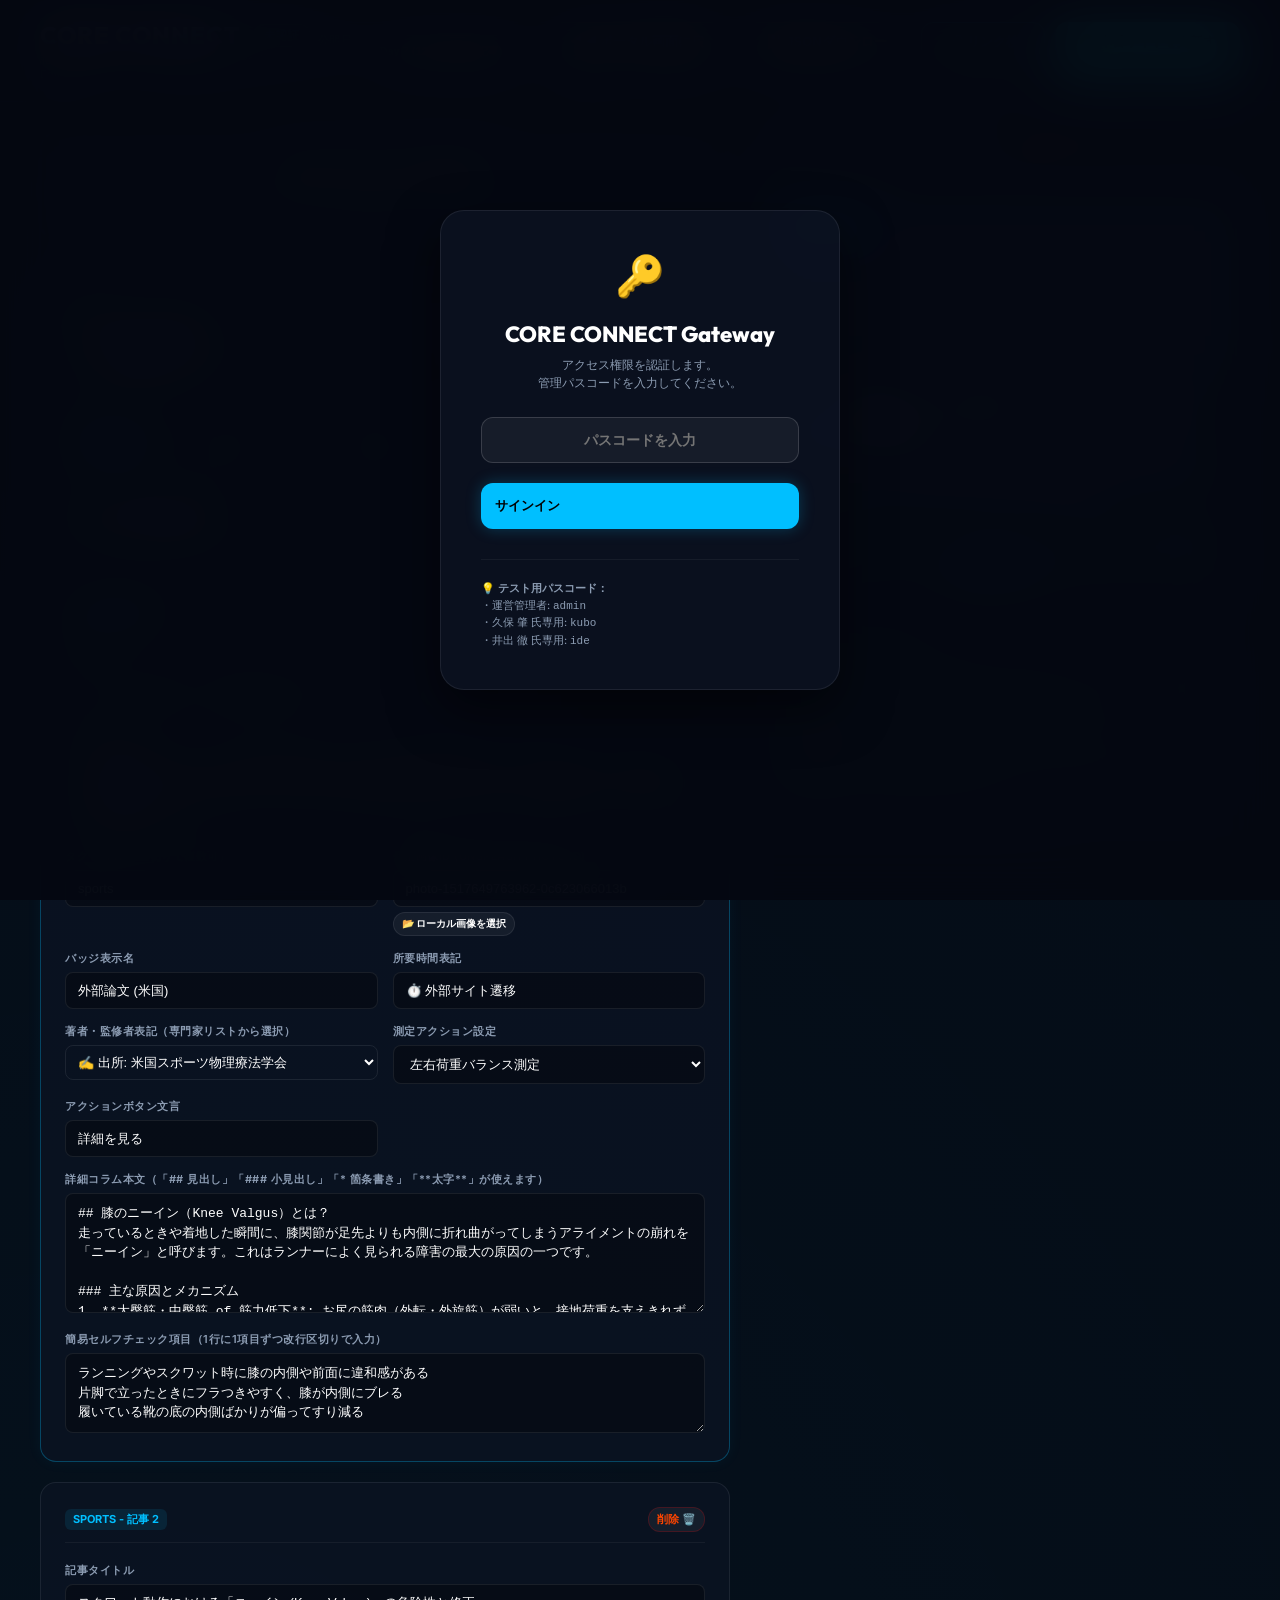
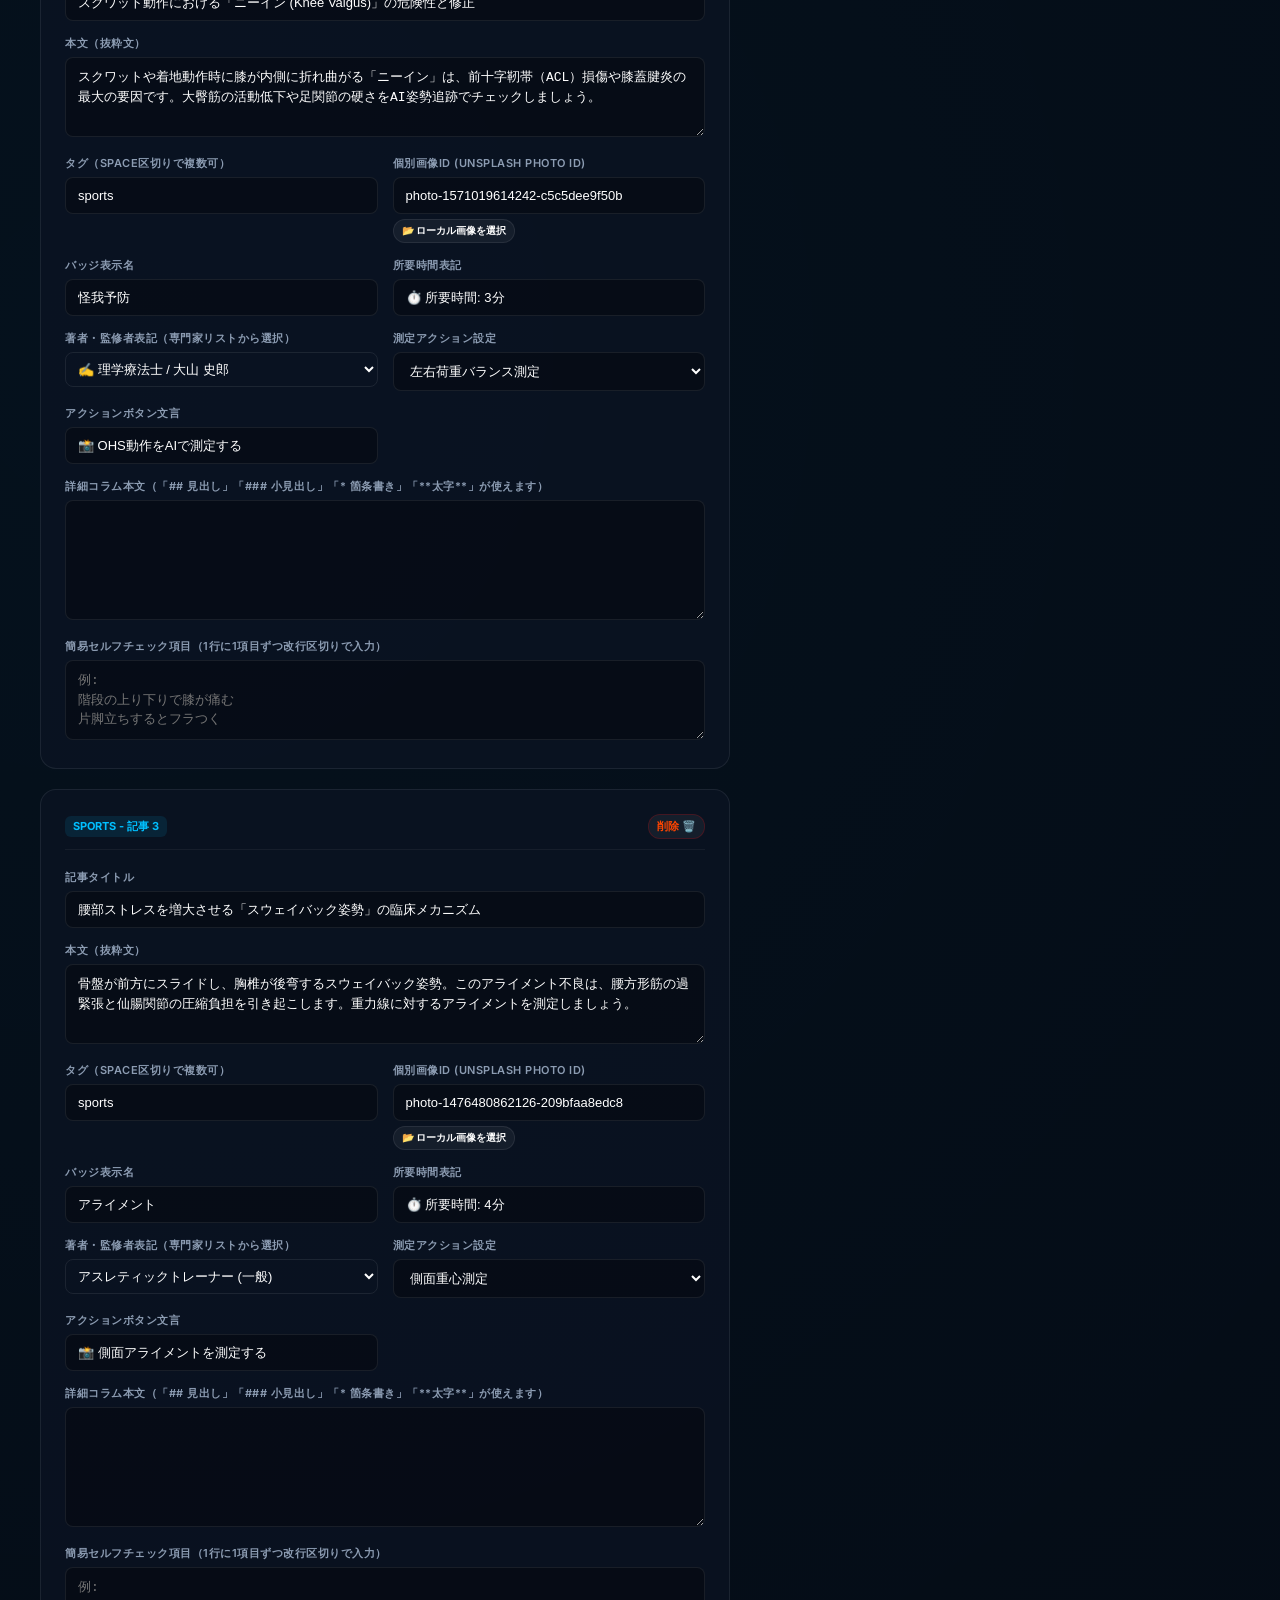
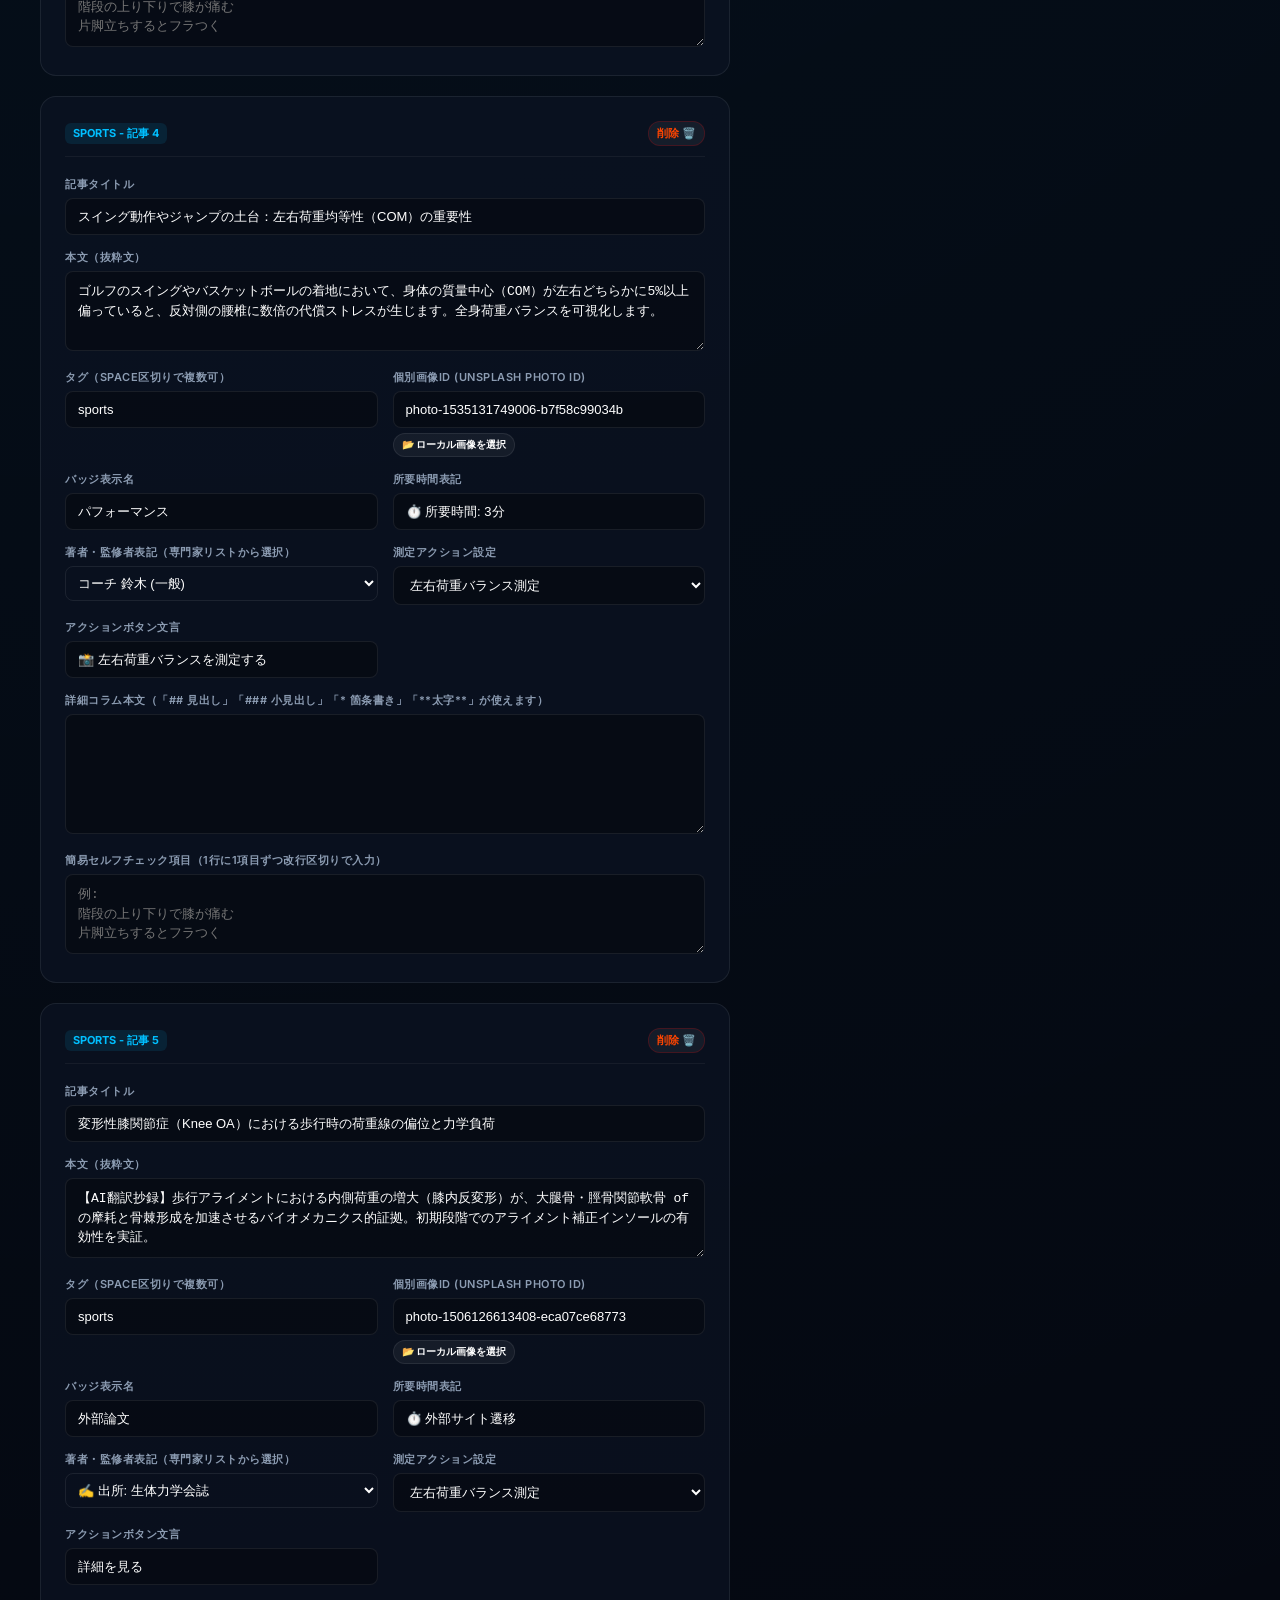
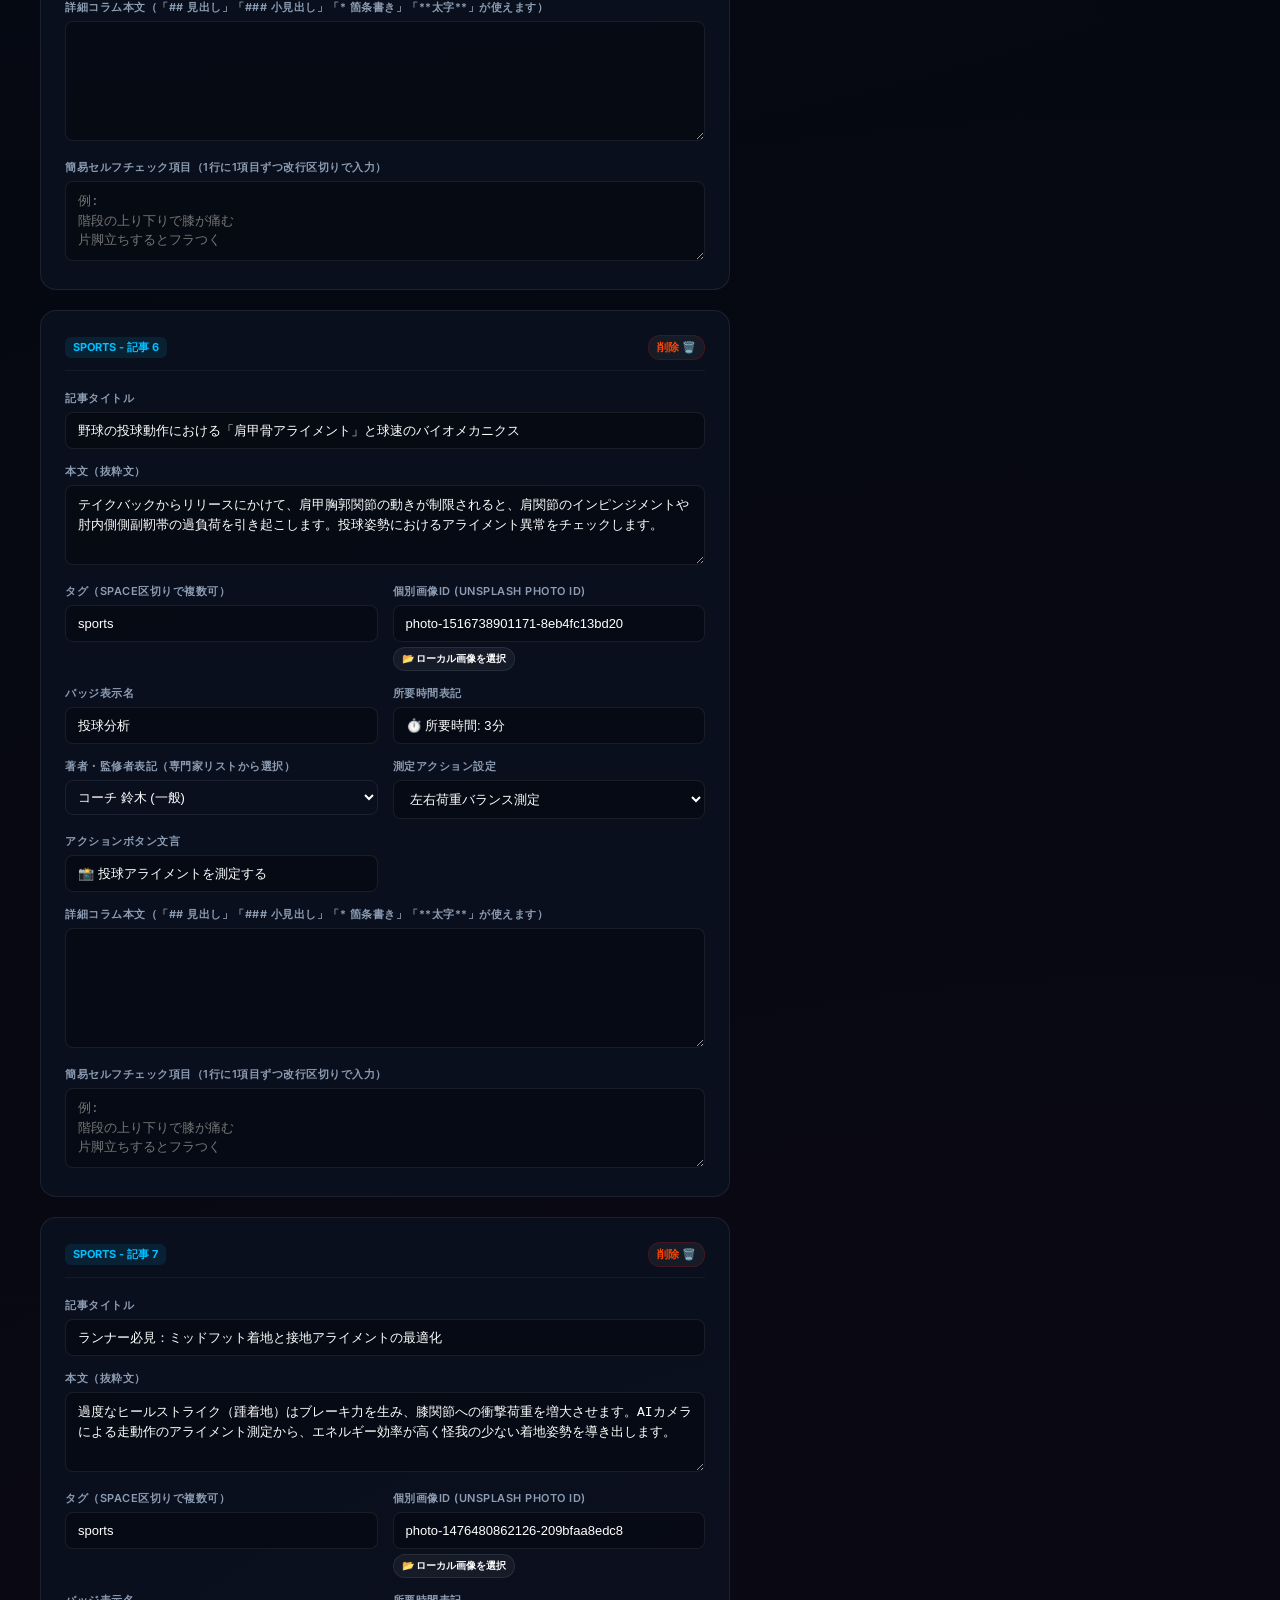
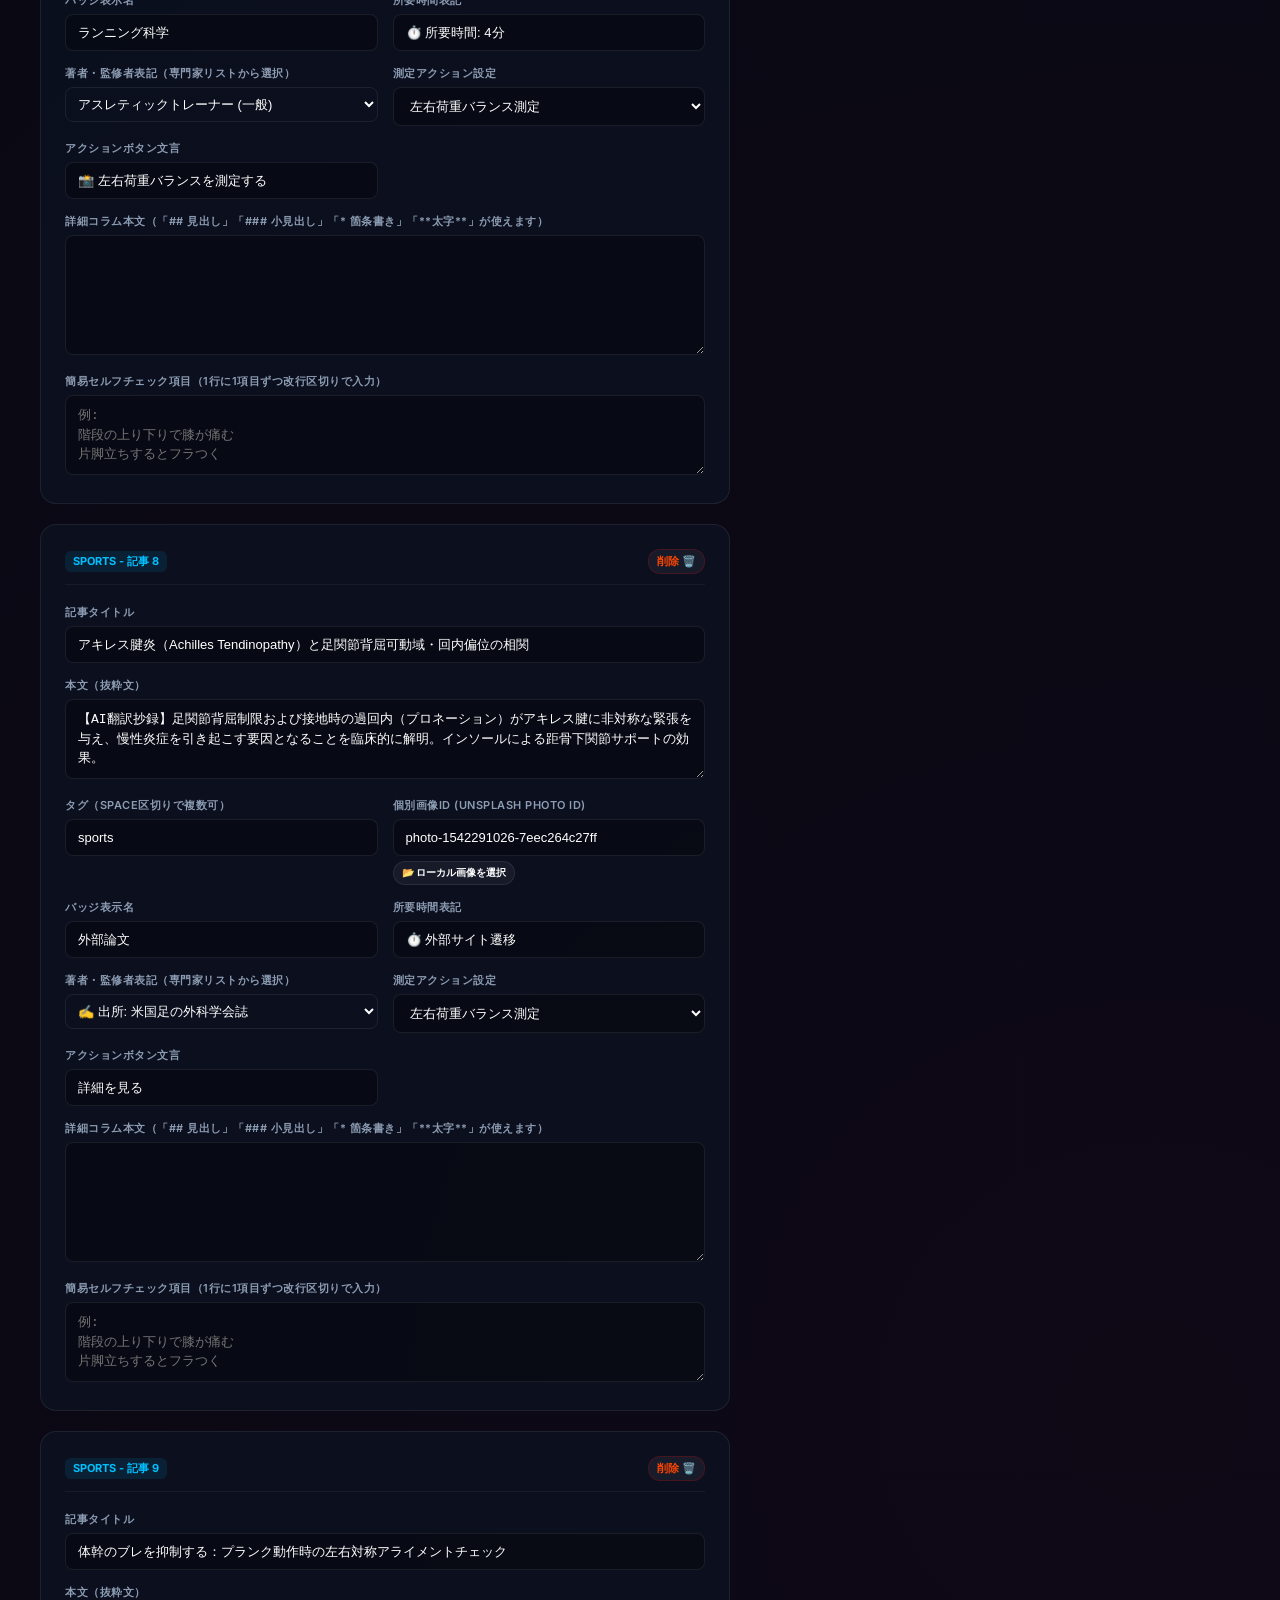
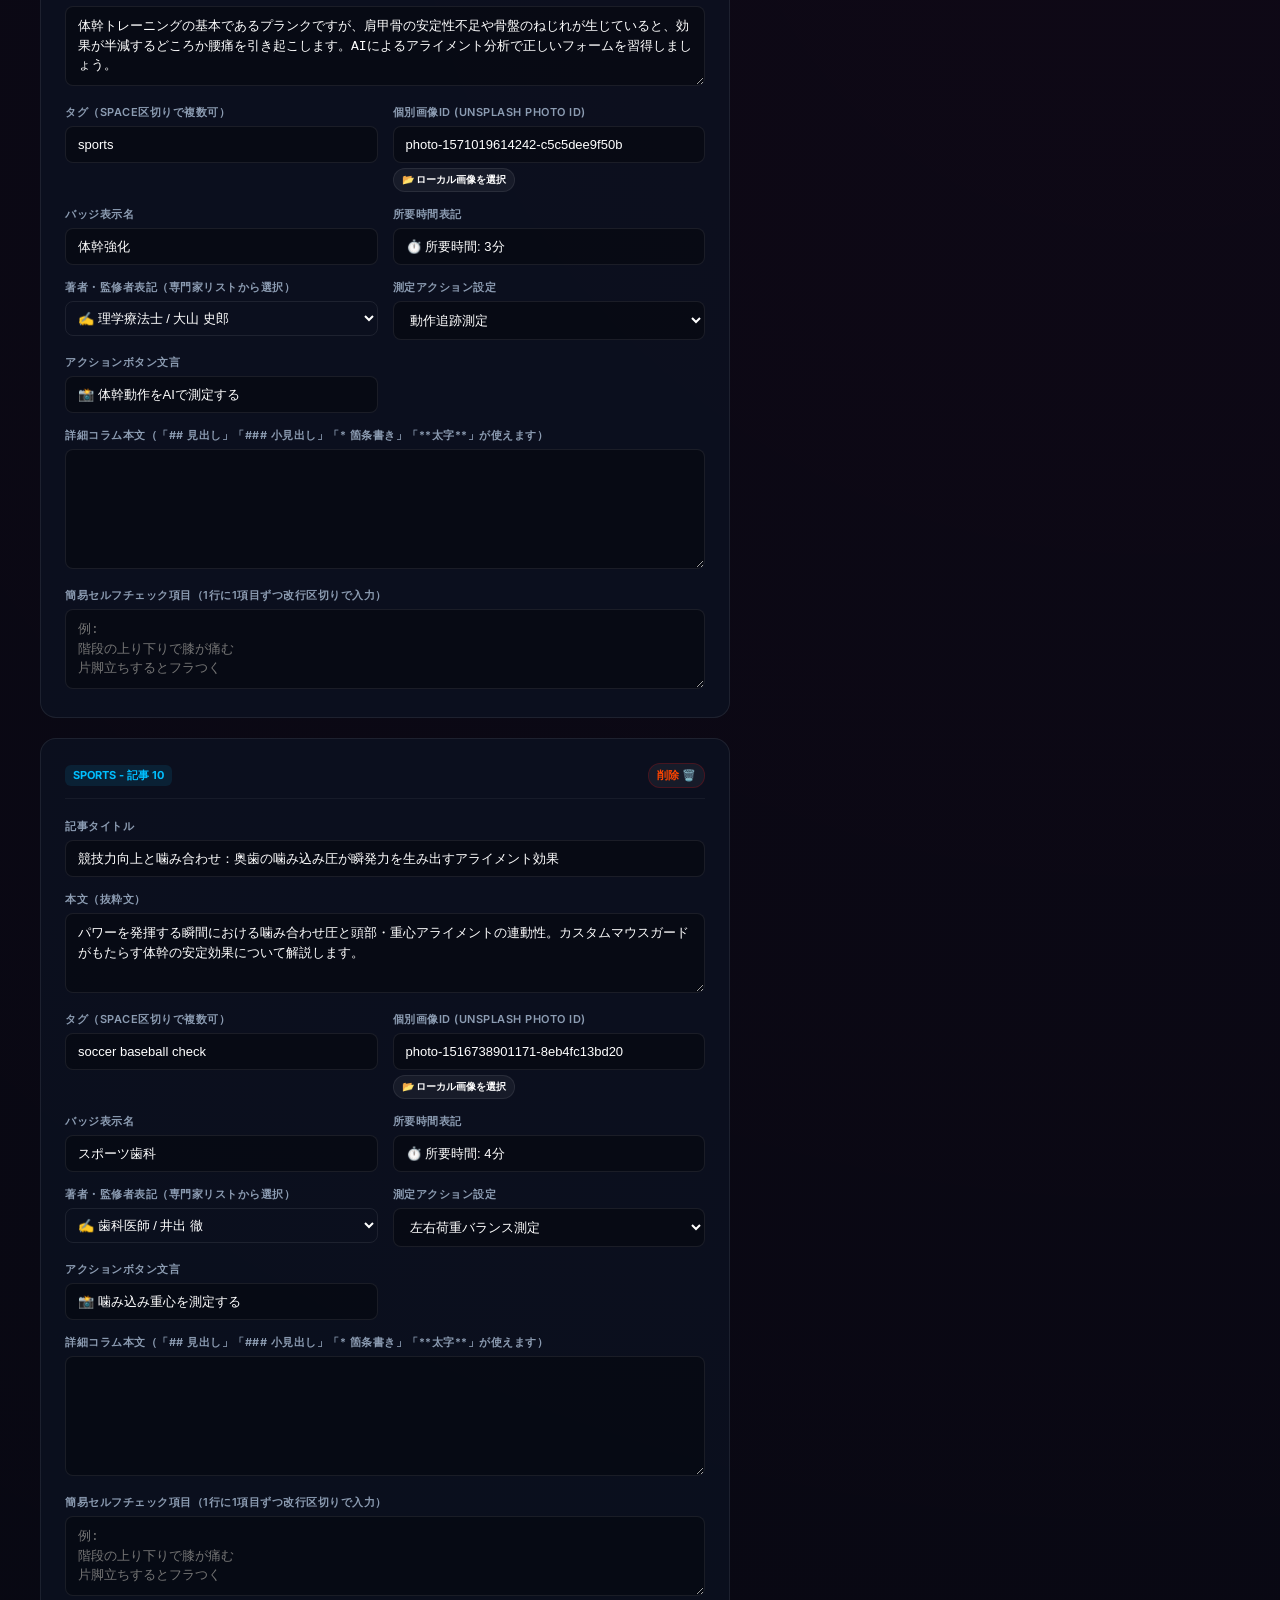
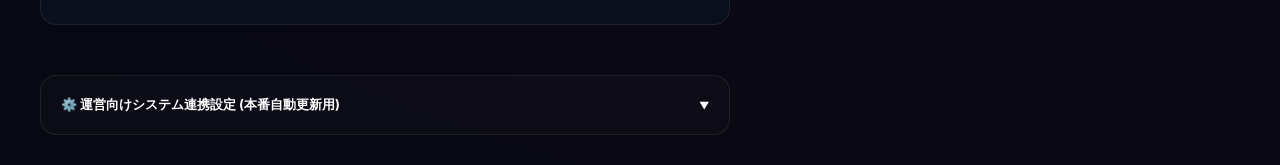
==== commit b72ebdda: "Add Day 6 and Day 7 buttons and dropdown options in admin.html" ====
--- a/admin.html
+++ b/admin.html
@@ -920,7 +920,9 @@
                     <option value="day2">Day 2 (66記事)</option>
                     <option value="day3">Day 3 (84記事)</option>
                     <option value="day4">Day 4 (99記事)</option>
-                    <option value="day5">Day 5 (114記事 - 全記事)</option>
+                    <option value="day5">Day 5 (114記事)</option>
+                    <option value="day6">Day 6 (120記事)</option>
+                    <option value="day7">Day 7 (124記事 - 全記事)</option>
                 </select>
             </div>
             <a href="index.html" class="btn btn-secondary">◀ ◀ ポータル画面に戻る</a>
@@ -972,6 +974,10 @@
                         <button class="tab-btn" data-day="day4" onclick="switchDay('day4')">Day 4</button>
 
                         <button class="tab-btn" data-day="day5" onclick="switchDay('day5')">Day 5</button>
+
+                        <button class="tab-btn" data-day="day6" onclick="switchDay('day6')">Day 6</button>
+
+                        <button class="tab-btn" data-day="day7" onclick="switchDay('day7')">Day 7</button>
 
                     </div>
 
@@ -1175,7 +1181,11 @@
 
                         "day4": { "sports": [], "health": [], "beauty": [] },
 
-                        "day5": { "sports": [], "health": [], "beauty": [] }
+                        "day5": { "sports": [], "health": [], "beauty": [] },
+
+                        "day6": { "sports": [], "health": [], "beauty": [] },
+
+                        "day7": { "sports": [], "health": [], "beauty": [] }
 
                     };
 
@@ -2807,9 +2817,15 @@
                 });
 
                 if (!getDbResp.ok) {
-
-                    throw new Error("データベースファイルの取得に失敗しました。リポジトリ設定をご確認ください。");
-
+                    let errMsg = `データベースファイルの取得に失敗しました (HTTP Status: ${getDbResp.status})`;
+                    if (getDbResp.status === 401) {
+                        errMsg += "。GitHubトークンが間違っているか、有効期限が切れています。";
+                    } else if (getDbResp.status === 404) {
+                        errMsg += "。アカウント名(所有者)またはリポジトリ名が間違っています。";
+                    } else if (getDbResp.status === 403) {
+                        errMsg += "。トークンの権限（repoスコープ）が設定されていないか、アクセスが拒否されています。";
+                    }
+                    throw new Error(errMsg);
                 }
 
                 const dbData = await getDbResp.json();
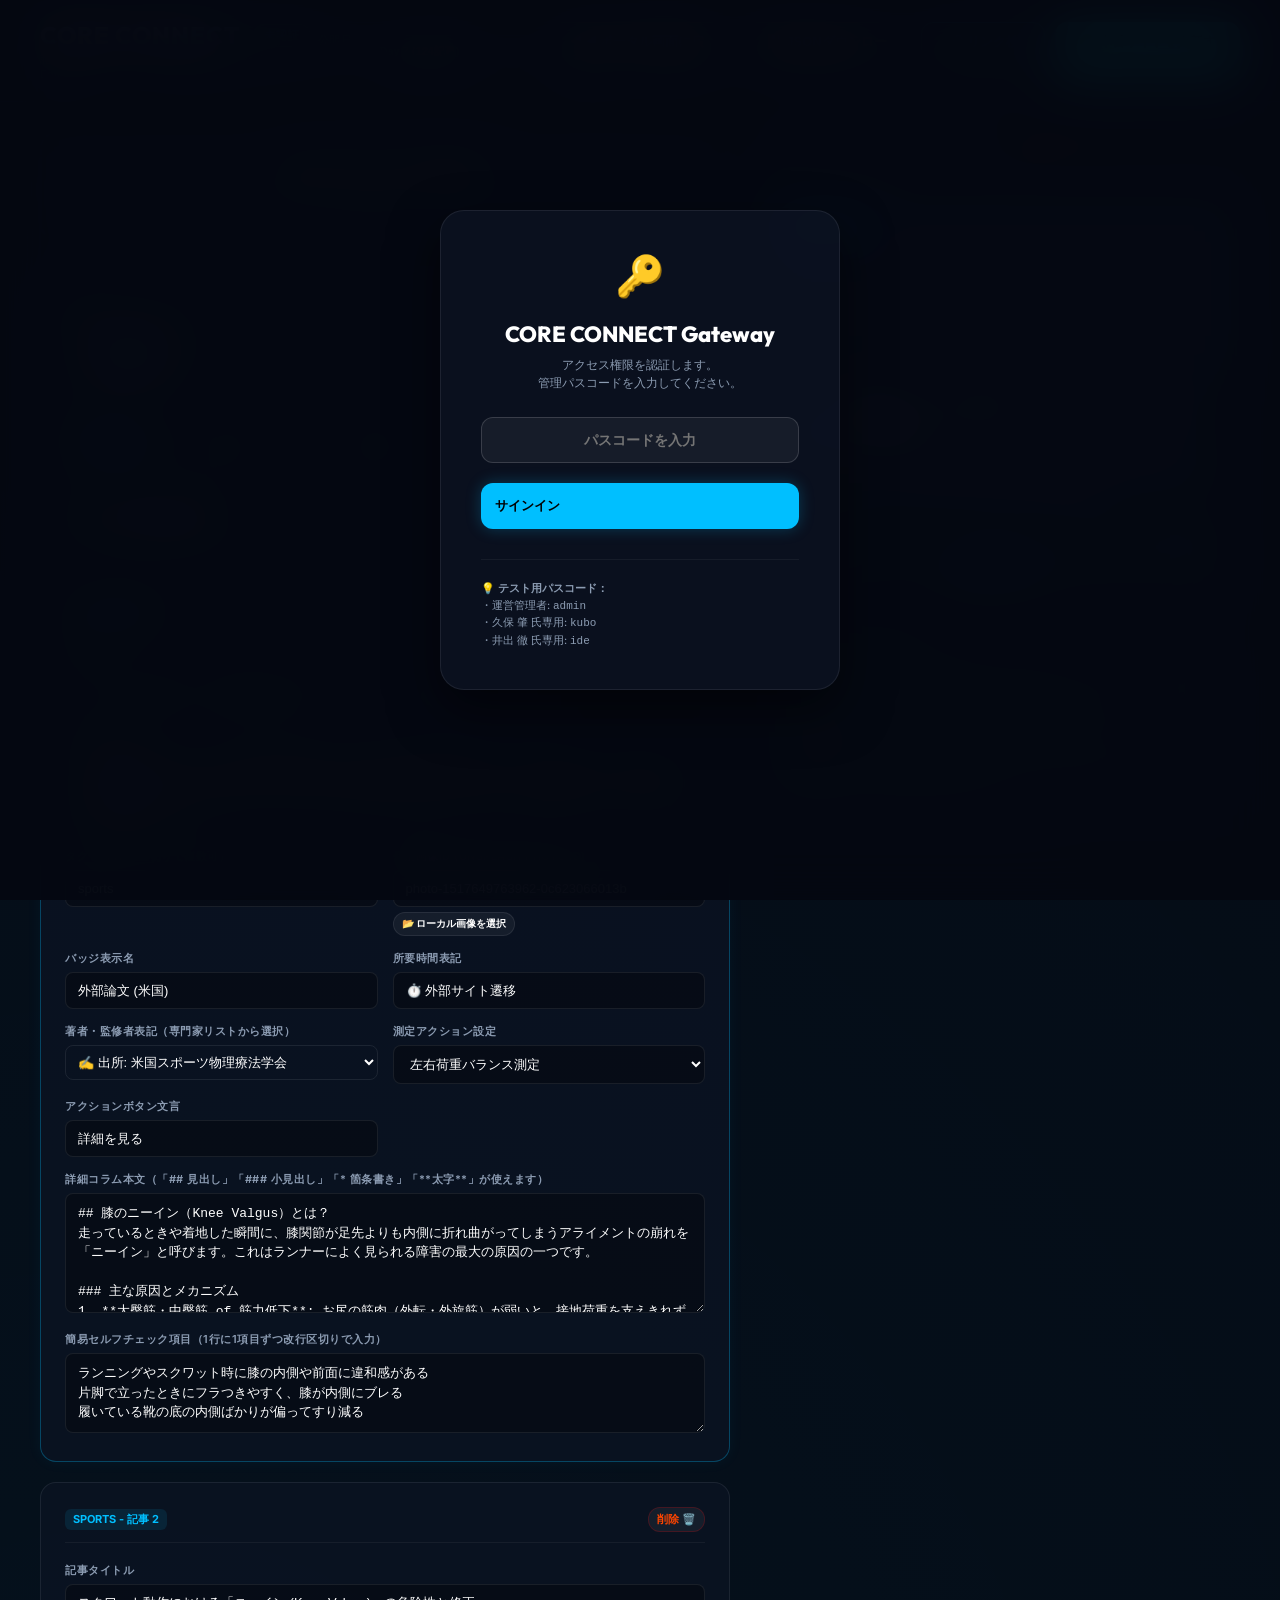
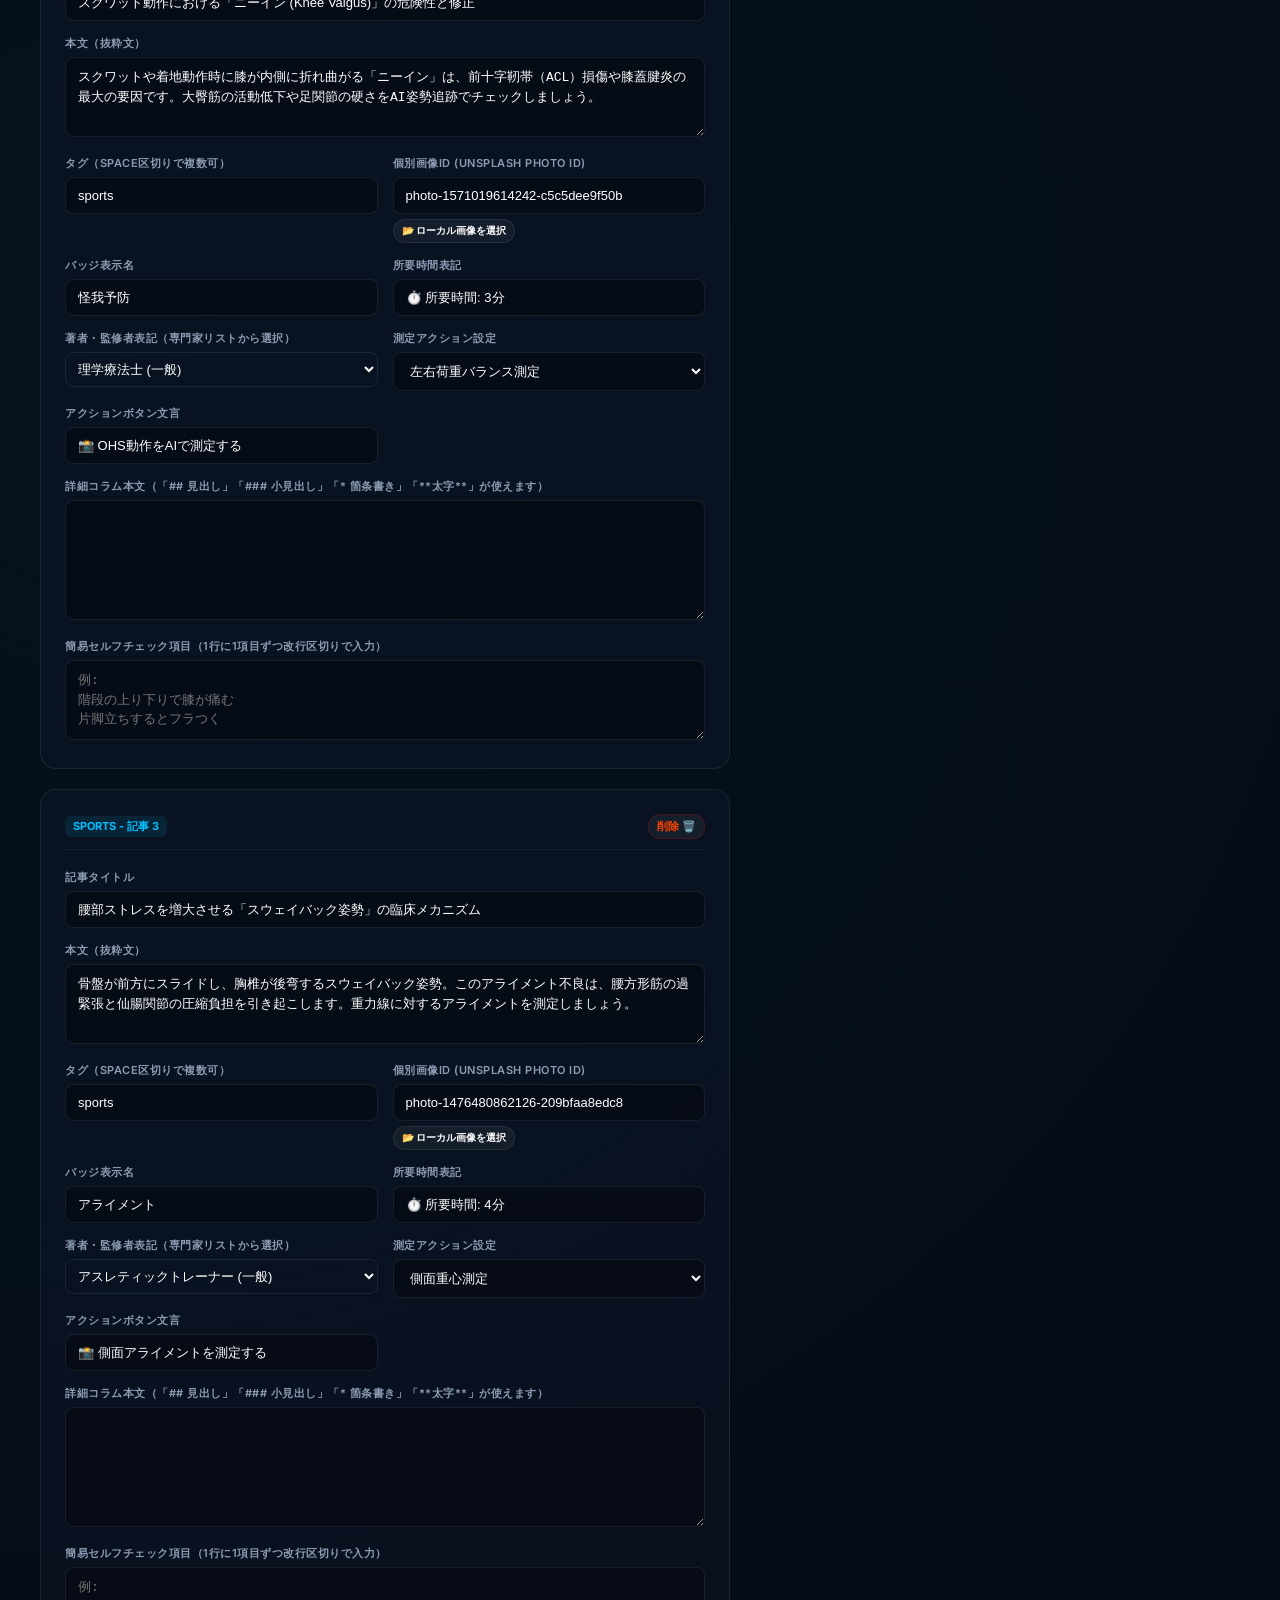
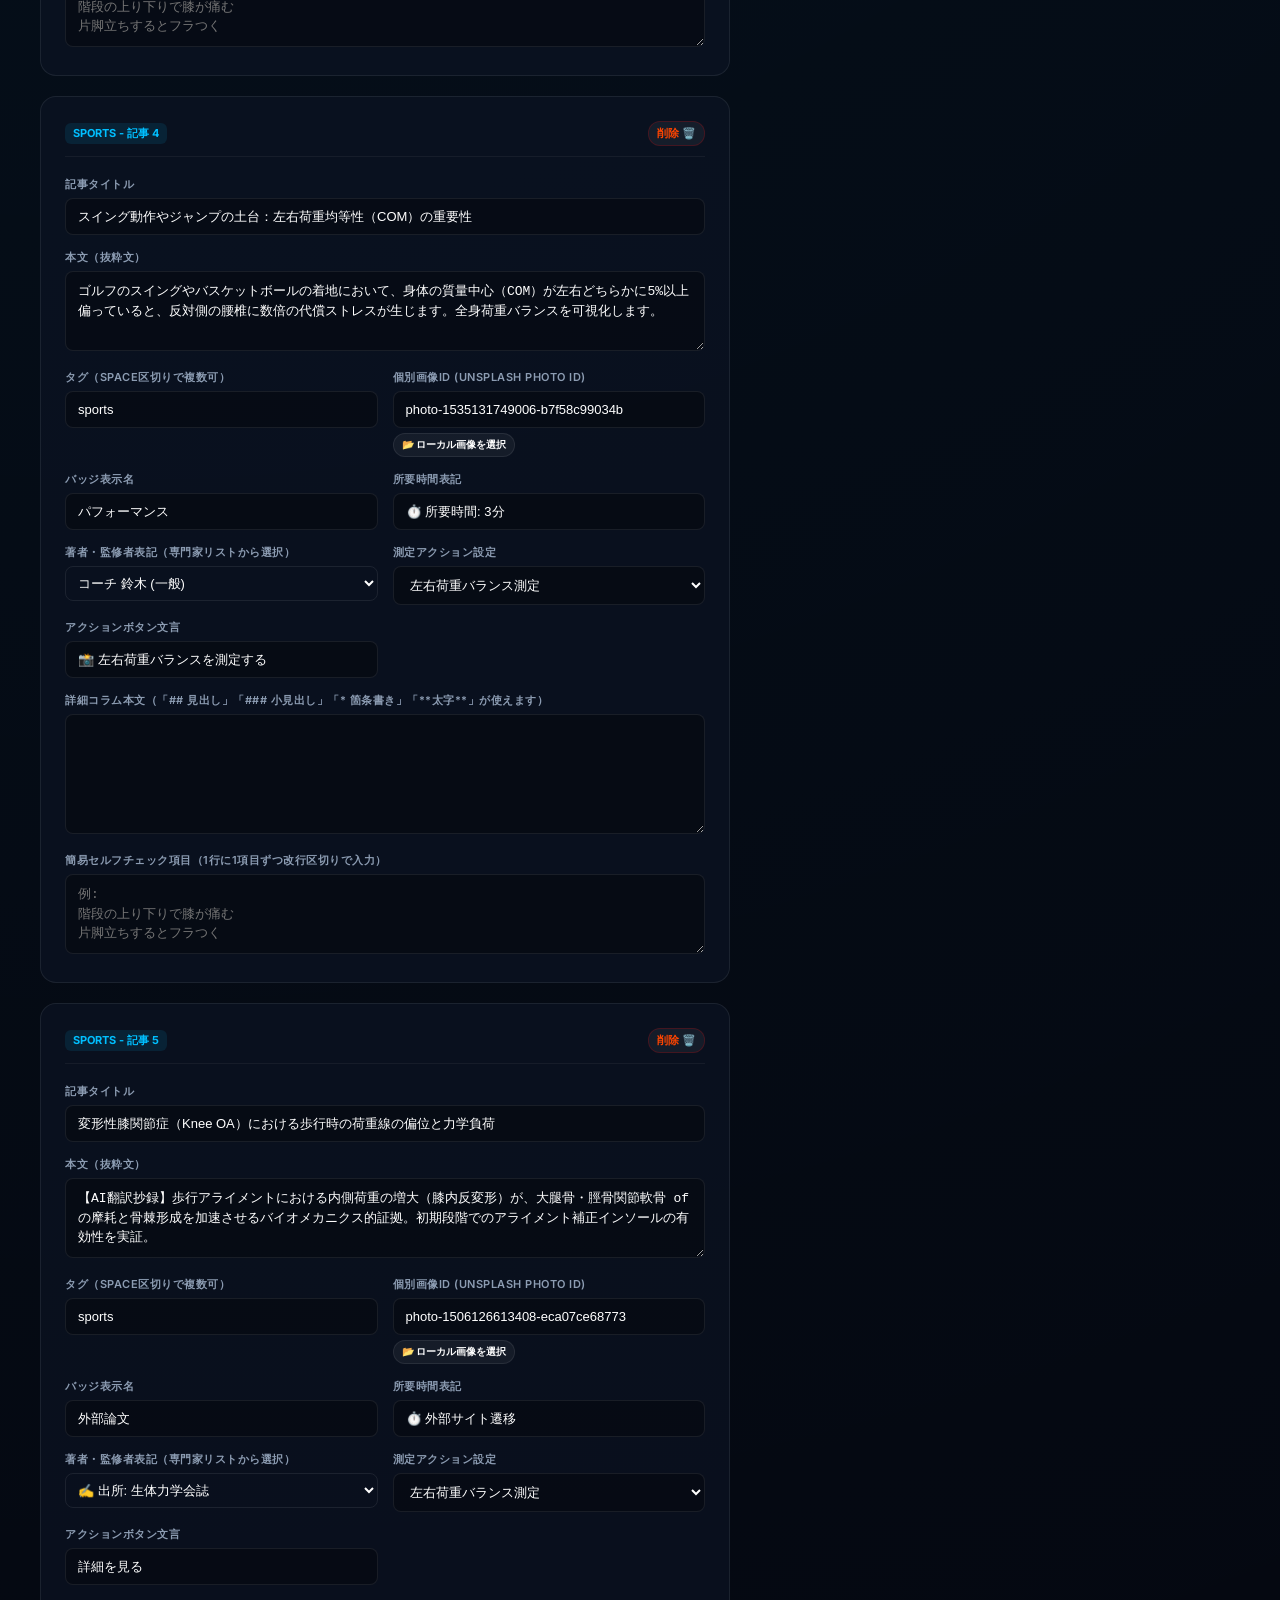
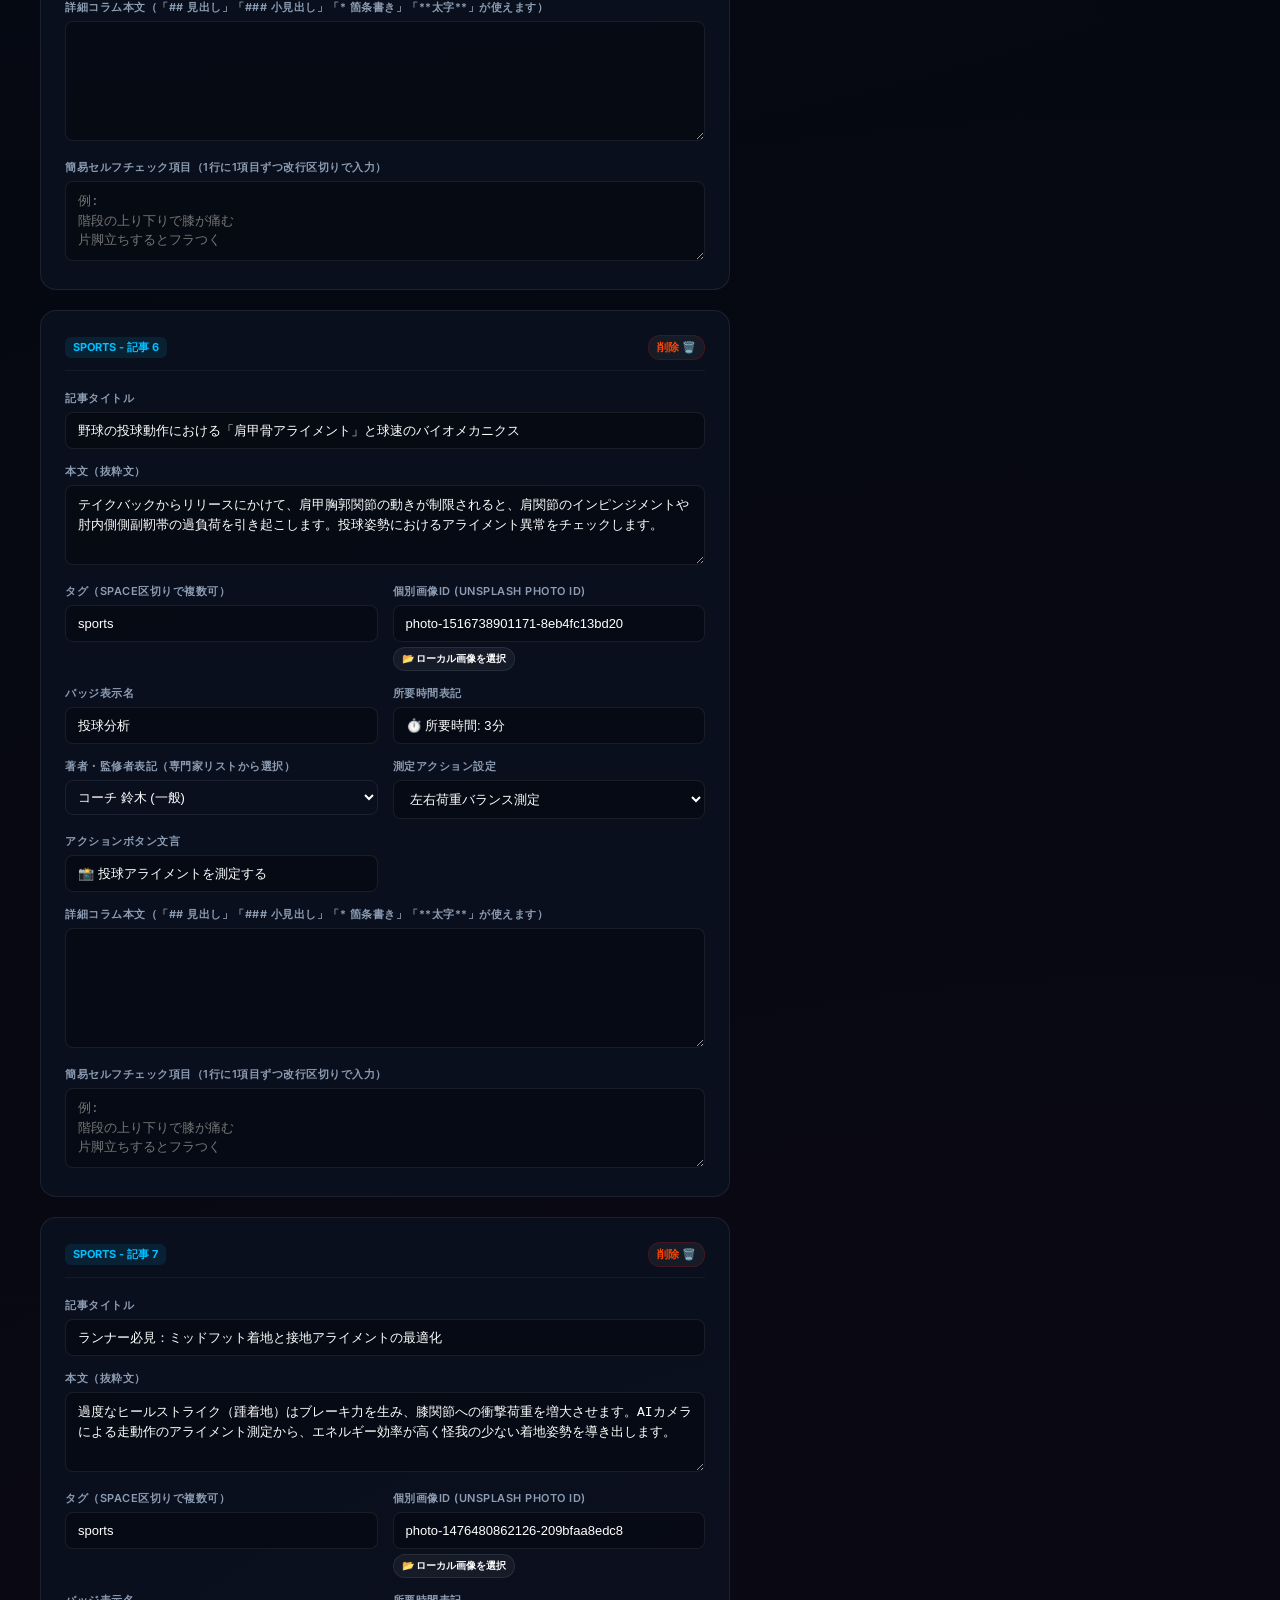
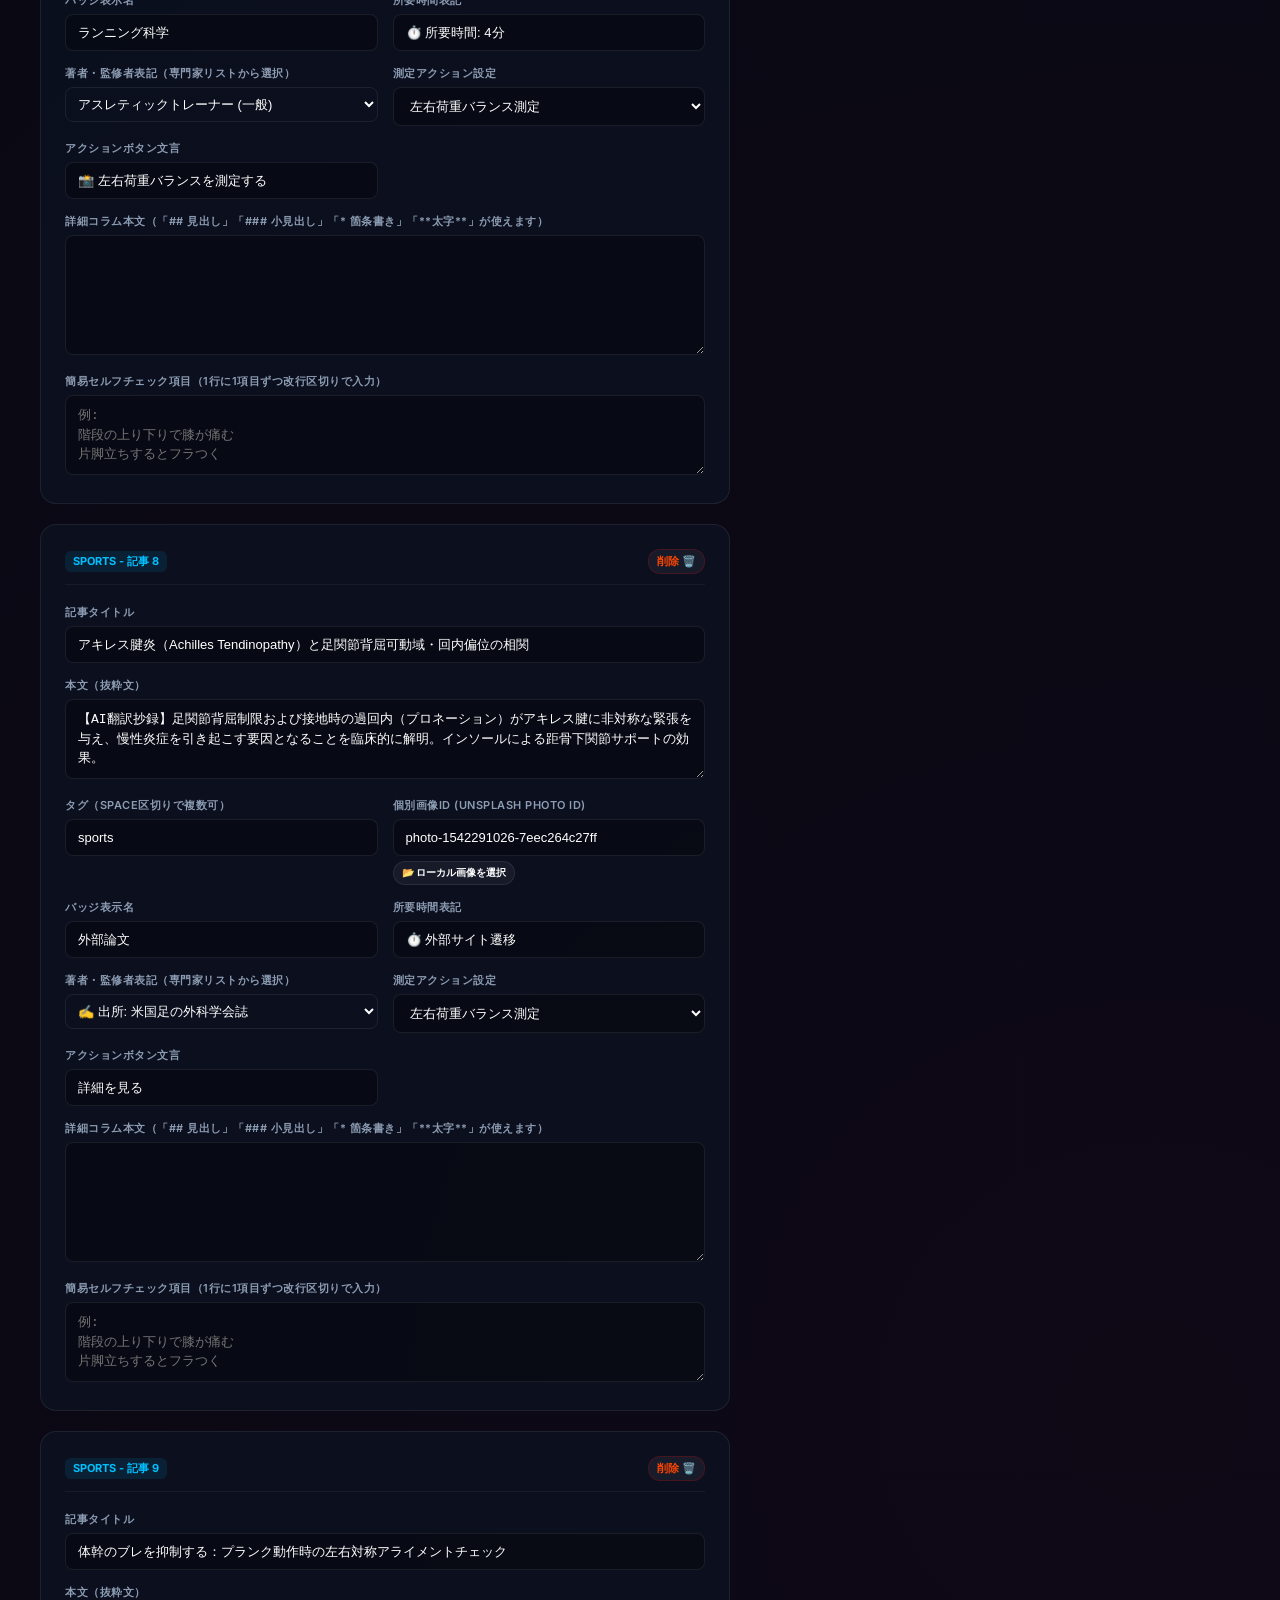
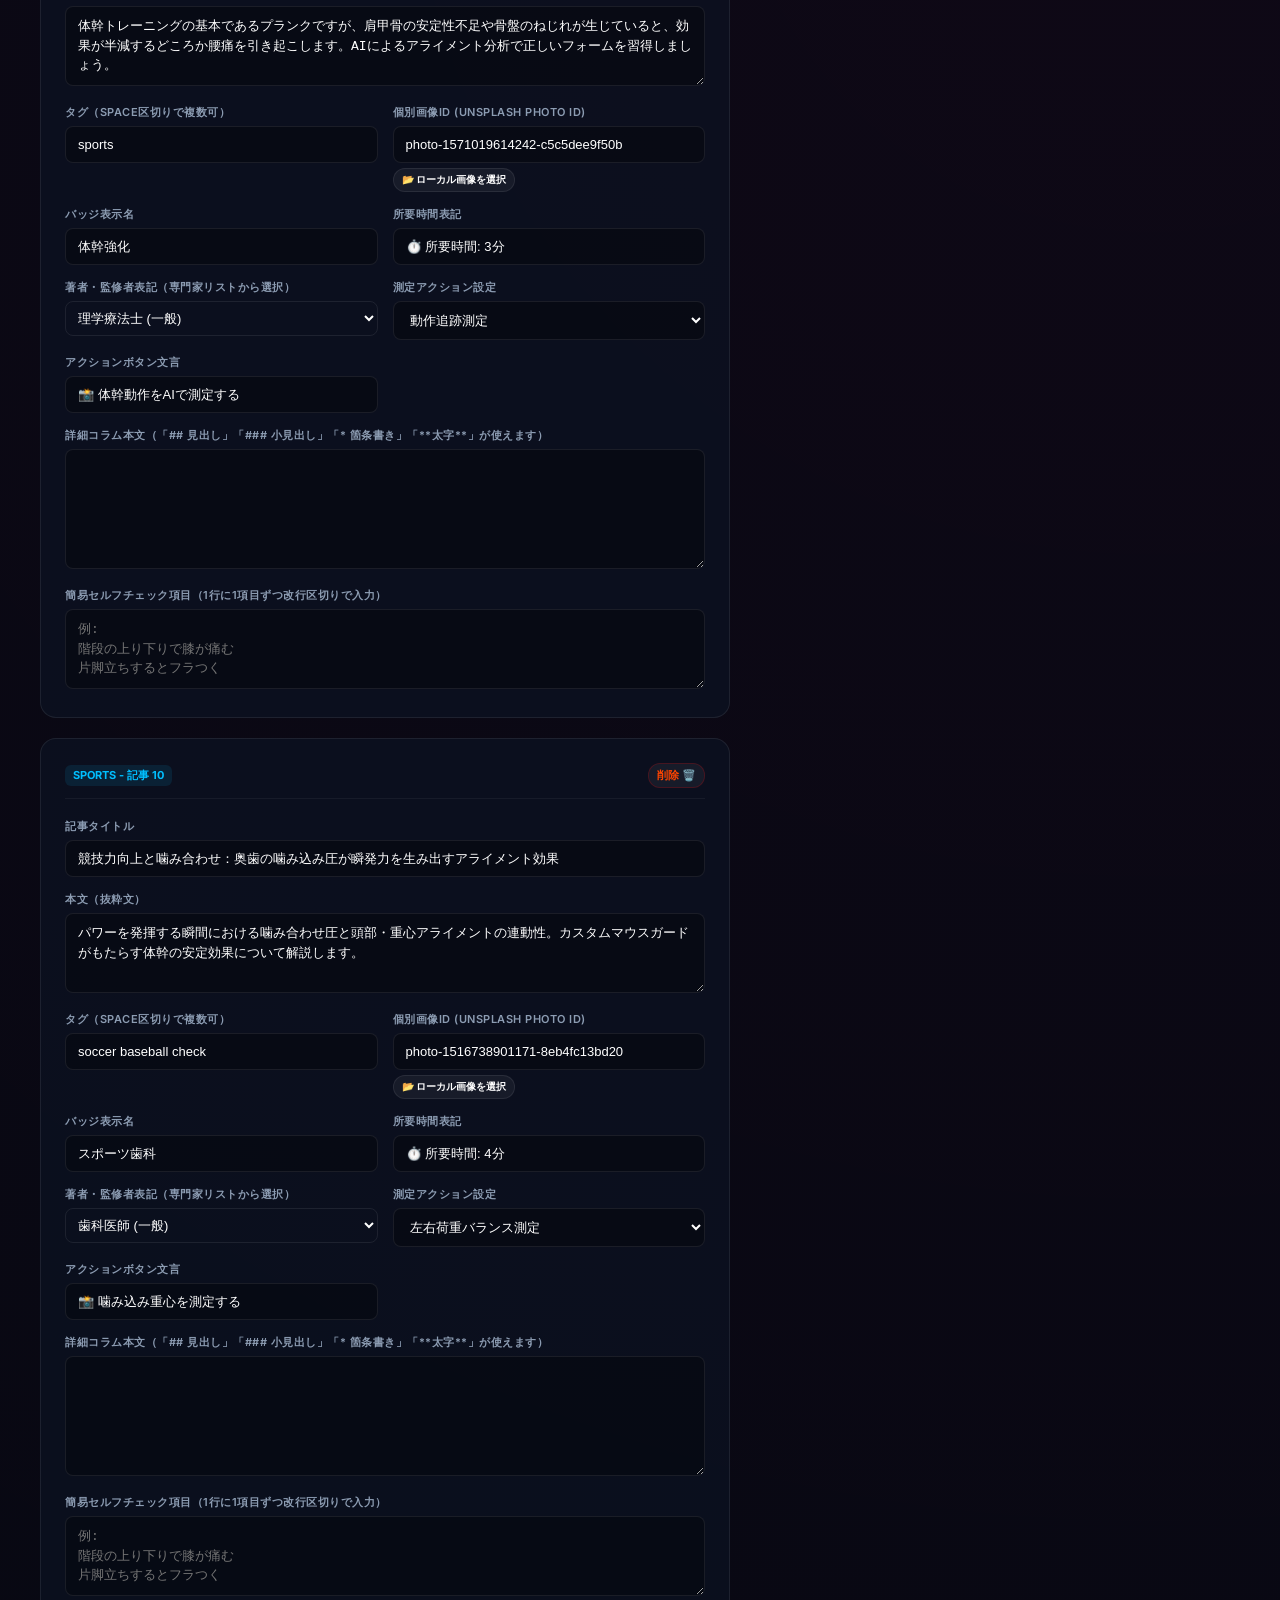
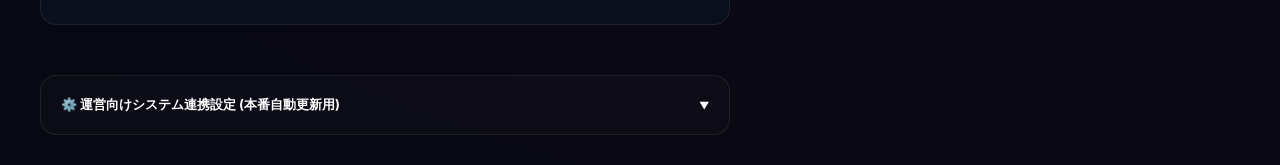
==== commit 6776ec9f: "Remove personal expert names from articles and update expert alignment rule" ====
--- a/admin.html
+++ b/admin.html
@@ -916,13 +916,7 @@
             <div style="display: flex; align-items: center; gap: 6px; margin-right: 5px;">
                 <label style="font-size: 11px; color: var(--text-secondary); font-weight: 700;">公開日数:</label>
                 <select id="currentDaySelector" onchange="updateCurrentDay(this.value)" style="padding: 8px 12px; border-radius: 8px; background: rgba(255,255,255,0.05); border: 1px solid var(--border-color); color: #fff; font-size: 11px; font-weight: 700; cursor: pointer; outline: none;">
-                    <option value="day1">Day 1 (48記事)</option>
-                    <option value="day2">Day 2 (66記事)</option>
-                    <option value="day3">Day 3 (84記事)</option>
-                    <option value="day4">Day 4 (99記事)</option>
-                    <option value="day5">Day 5 (114記事)</option>
-                    <option value="day6">Day 6 (120記事)</option>
-                    <option value="day7">Day 7 (124記事 - 全記事)</option>
+                    <option value="baseline">読み込み中...</option>
                 </select>
             </div>
             <a href="index.html" class="btn btn-secondary">◀ ◀ ポータル画面に戻る</a>
@@ -965,20 +959,6 @@
 
                         <button class="tab-btn active" data-day="baseline" onclick="switchDay('baseline')">ベースライン (初期表示)</button>
 
-                        <button class="tab-btn" data-day="day1" onclick="switchDay('day1')">Day 1</button>
-
-                        <button class="tab-btn" data-day="day2" onclick="switchDay('day2')">Day 2</button>
-
-                        <button class="tab-btn" data-day="day3" onclick="switchDay('day3')">Day 3</button>
-
-                        <button class="tab-btn" data-day="day4" onclick="switchDay('day4')">Day 4</button>
-
-                        <button class="tab-btn" data-day="day5" onclick="switchDay('day5')">Day 5</button>
-
-                        <button class="tab-btn" data-day="day6" onclick="switchDay('day6')">Day 6</button>
-
-                        <button class="tab-btn" data-day="day7" onclick="switchDay('day7')">Day 7</button>
-
                     </div>
 
                 </div>
@@ -1152,10 +1132,7 @@
                     articlesDb = data;
                     showToast("articles_db.json をサーバーから読み込みました", "📁");
                     
-                    const daySelector = document.getElementById('currentDaySelector');
-                    if (daySelector && articlesDb.current_day) {
-                        daySelector.value = articlesDb.current_day;
-                    }
+                    updateDayTabsAndSelector();
                     
                     renderDrafts();
 
@@ -1189,6 +1166,8 @@
 
                     };
 
+                    updateDayTabsAndSelector();
+
                     renderDrafts();
 
                 });
@@ -1211,6 +1190,8 @@
 
                     showToast("ローカルの articles_db.json を読み込みました", "📂");
 
+                    updateDayTabsAndSelector();
+
                     renderDrafts();
 
                 } catch (err) {
@@ -1223,6 +1204,47 @@
 
             reader.readAsText(file);
 
+        }
+
+        function updateDayTabsAndSelector() {
+            const dayTabs = document.getElementById('dayTabs');
+            const daySelector = document.getElementById('currentDaySelector');
+            if (!dayTabs || !daySelector) return;
+            
+            const days = Object.keys(articlesDb)
+                .filter(key => key.startsWith('day') && key !== 'current_day')
+                .map(key => parseInt(key.replace('day', '')))
+                .filter(num => !isNaN(num))
+                .sort((a, b) => a - b);
+                
+            let tabsHtml = `<button class="tab-btn active" data-day="baseline" onclick="switchDay('baseline')">ベースライン (初期表示)</button>`;
+            days.forEach(num => {
+                tabsHtml += `\n<button class="tab-btn" data-day="day${num}" onclick="switchDay('day${num}')">Day ${num}</button>`;
+            });
+            dayTabs.innerHTML = tabsHtml;
+            
+            let selectorHtml = '';
+            let cumulativeCount = 0;
+            const baselineData = articlesDb["baseline"] || {};
+            Object.keys(baselineData).forEach(cat => {
+                if (Array.isArray(baselineData[cat])) cumulativeCount += baselineData[cat].length;
+            });
+            
+            days.forEach(num => {
+                const dayKey = `day${num}`;
+                const dayData = articlesDb[dayKey] || {};
+                Object.keys(dayData).forEach(cat => {
+                    if (Array.isArray(dayData[cat])) cumulativeCount += dayData[cat].length;
+                });
+                
+                const label = num === days[days.length - 1] ? `Day ${num} (${cumulativeCount}記事 - 全記事)` : `Day ${num} (${cumulativeCount}記事)`;
+                selectorHtml += `\n<option value="${dayKey}">${label}</option>`;
+            });
+            daySelector.innerHTML = selectorHtml;
+            
+            if (articlesDb.current_day) {
+                daySelector.value = articlesDb.current_day;
+            }
         }
 
         function switchDay(day) {
@@ -1460,27 +1482,7 @@
 
                 `;
 
-                if (articlesDb.experts) {
-
-                    articlesDb.experts.forEach(exp => {
-
-                        if (exp.name) {
-
-                            const fieldPrefix = exp.field ? `✍️ ${exp.field} / ` : '✍️ ';
-
-                            const optionValue = `${fieldPrefix}${exp.name}`;
-
-                            authorOptionsHtml += `
-
-                                <option value="${optionValue}" ${art.author === optionValue ? 'selected' : ''}>${exp.name} (${exp.field || '専門家'})</option>
-
-                            `;
-
-                        }
-
-                    });
-
-                }
+
 
                 if (art.author && !authorOptionsHtml.includes(`value="${art.author}"`)) {
 
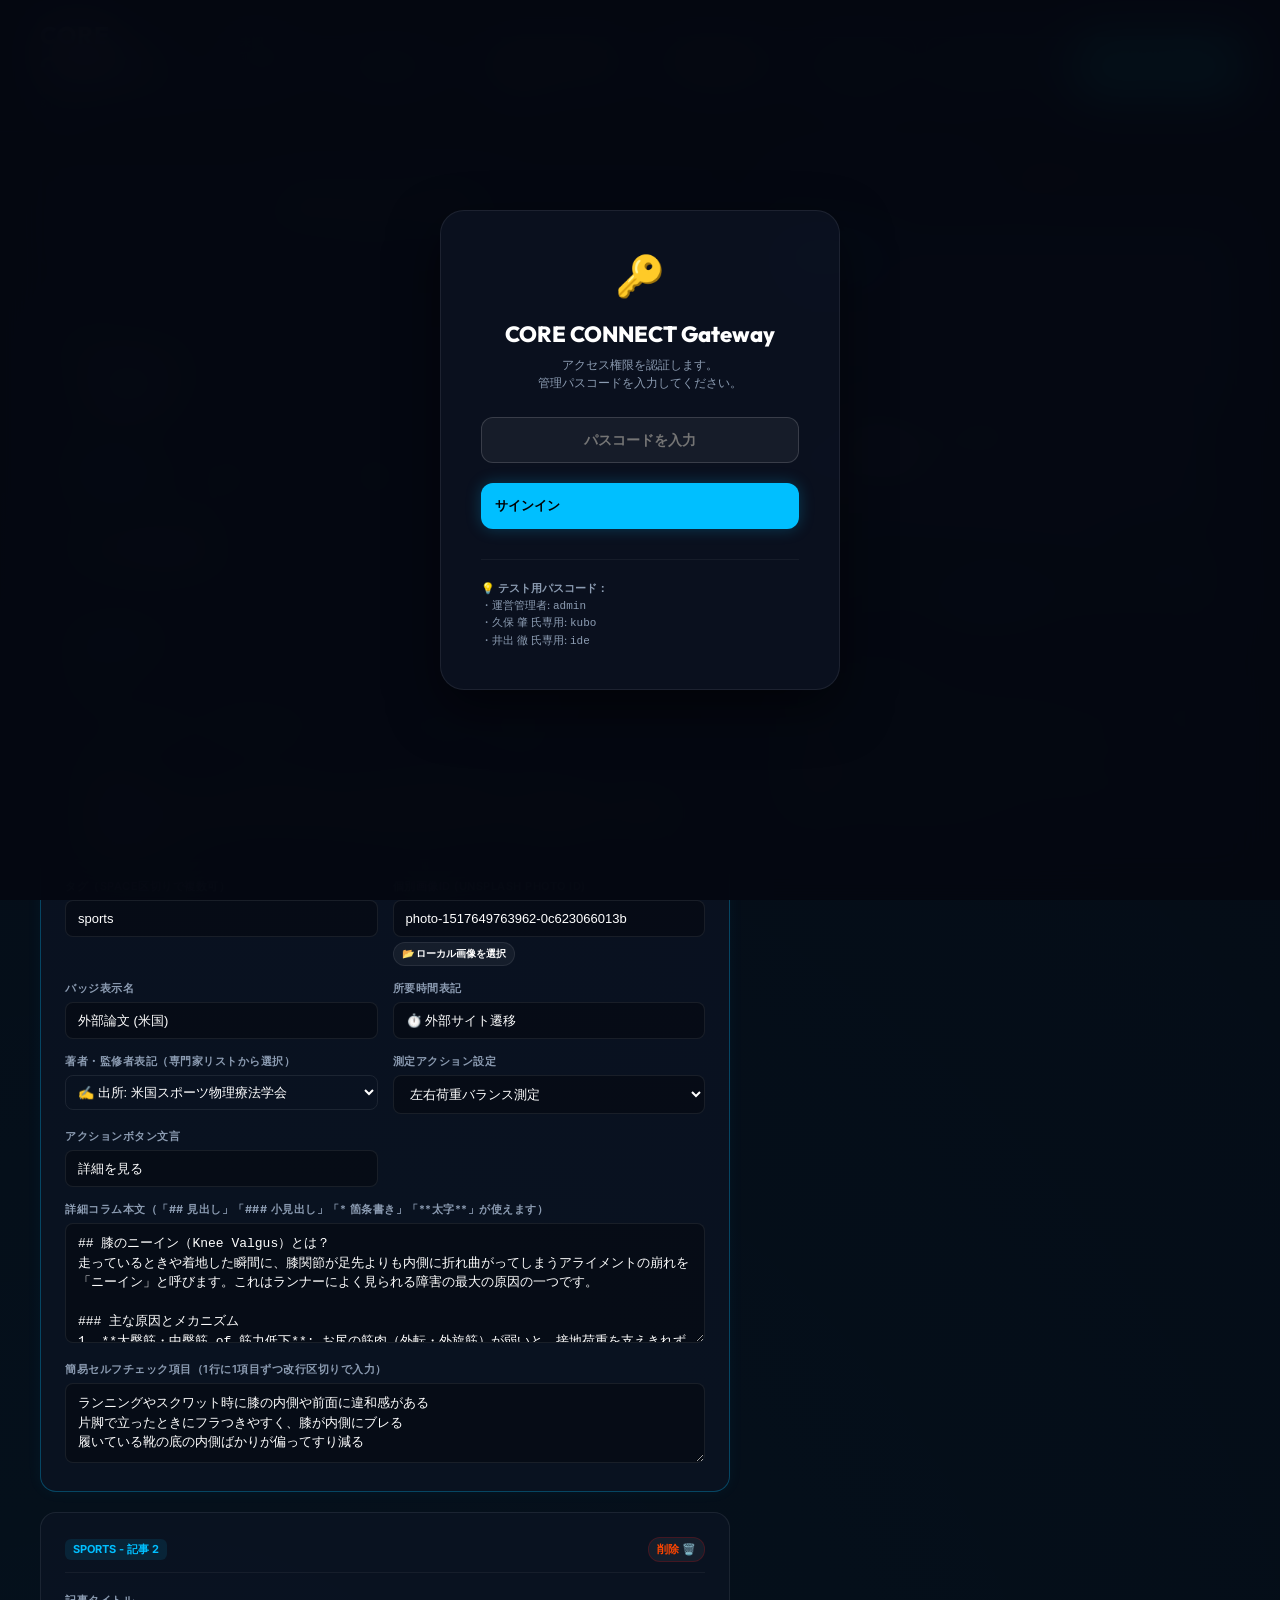
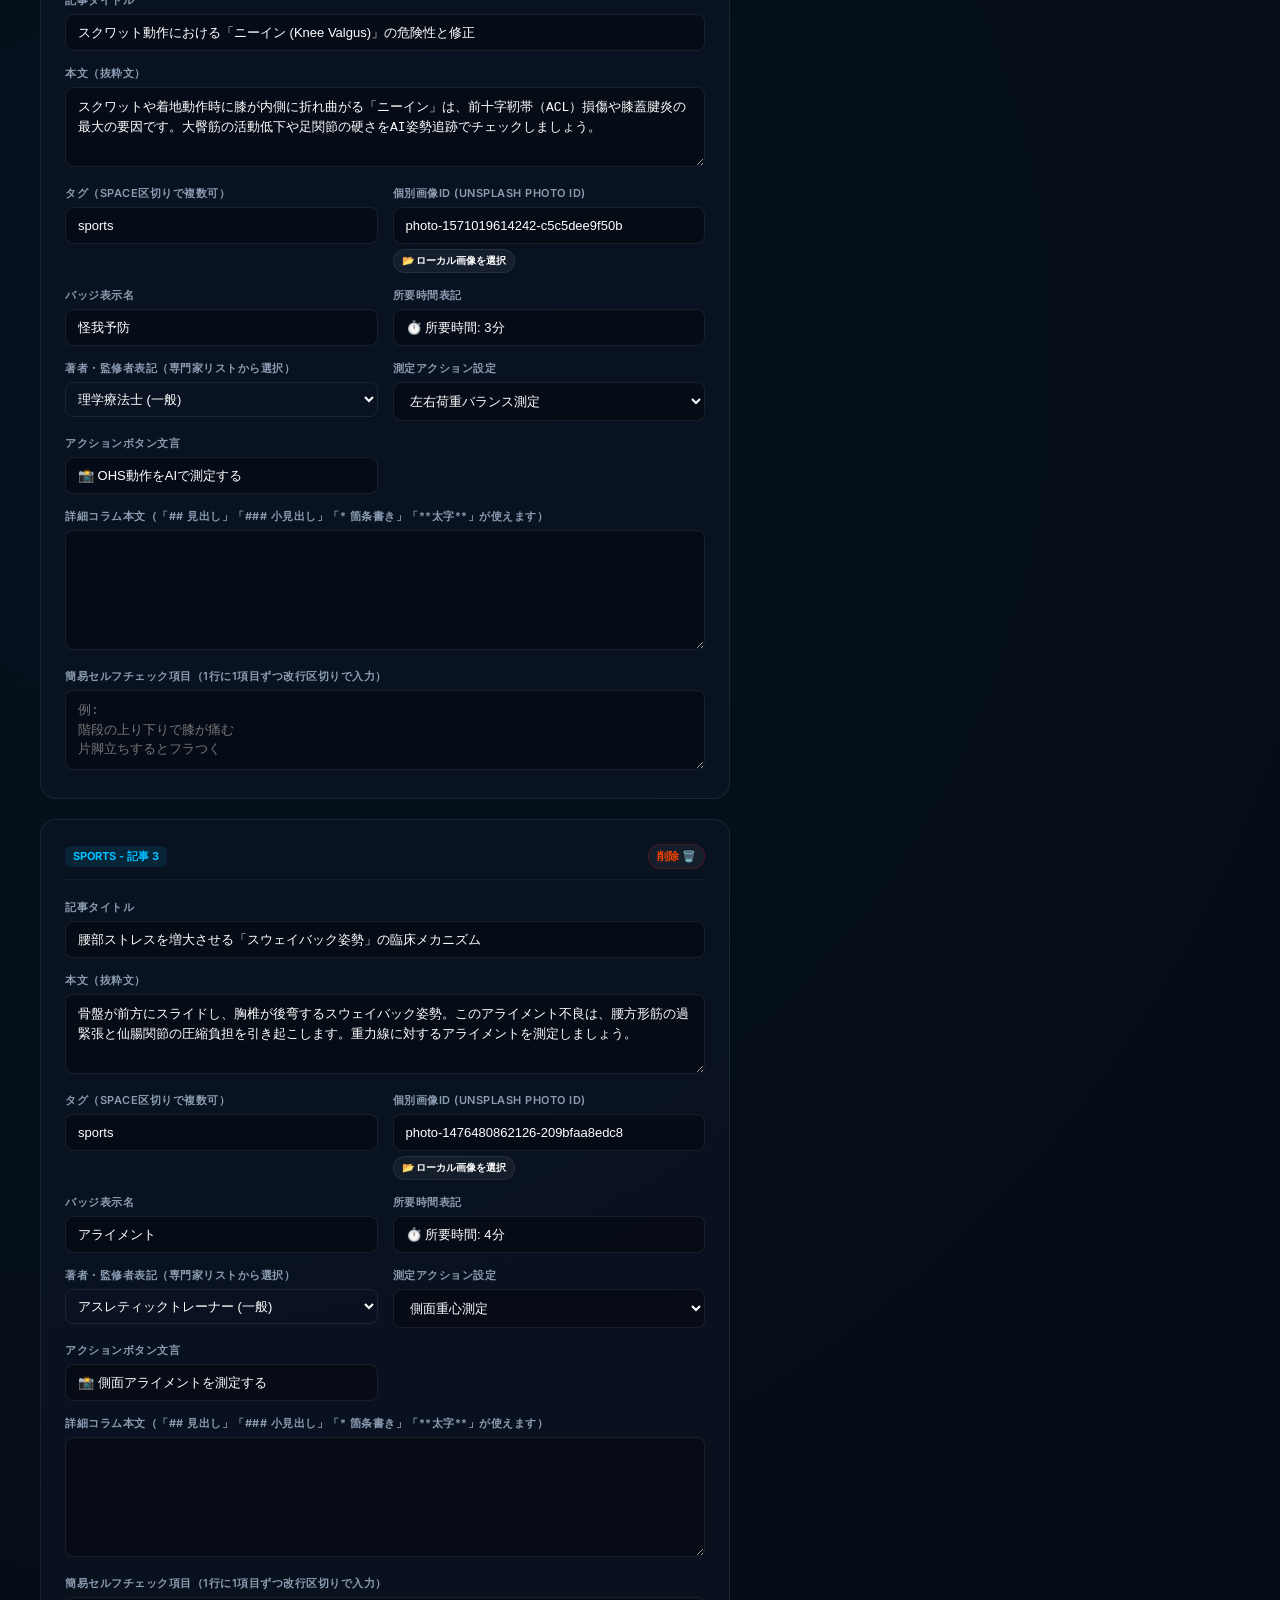
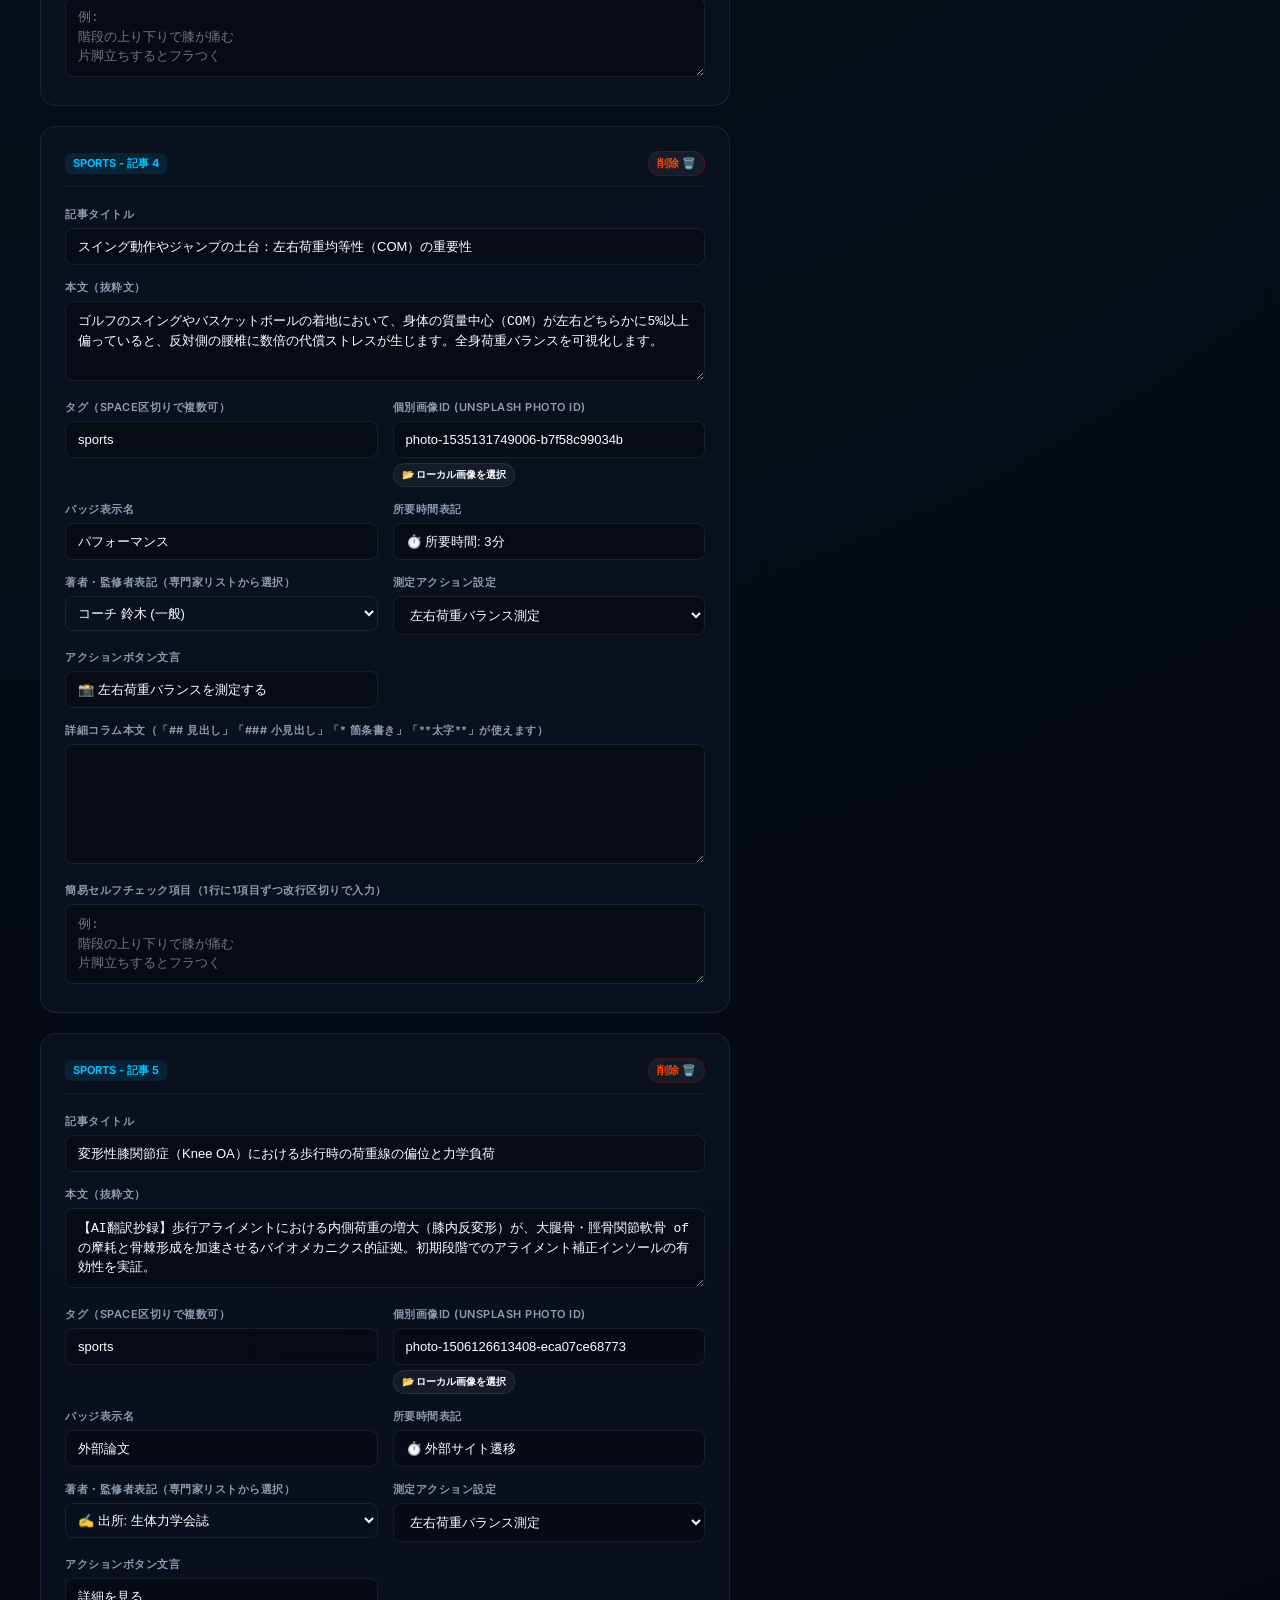
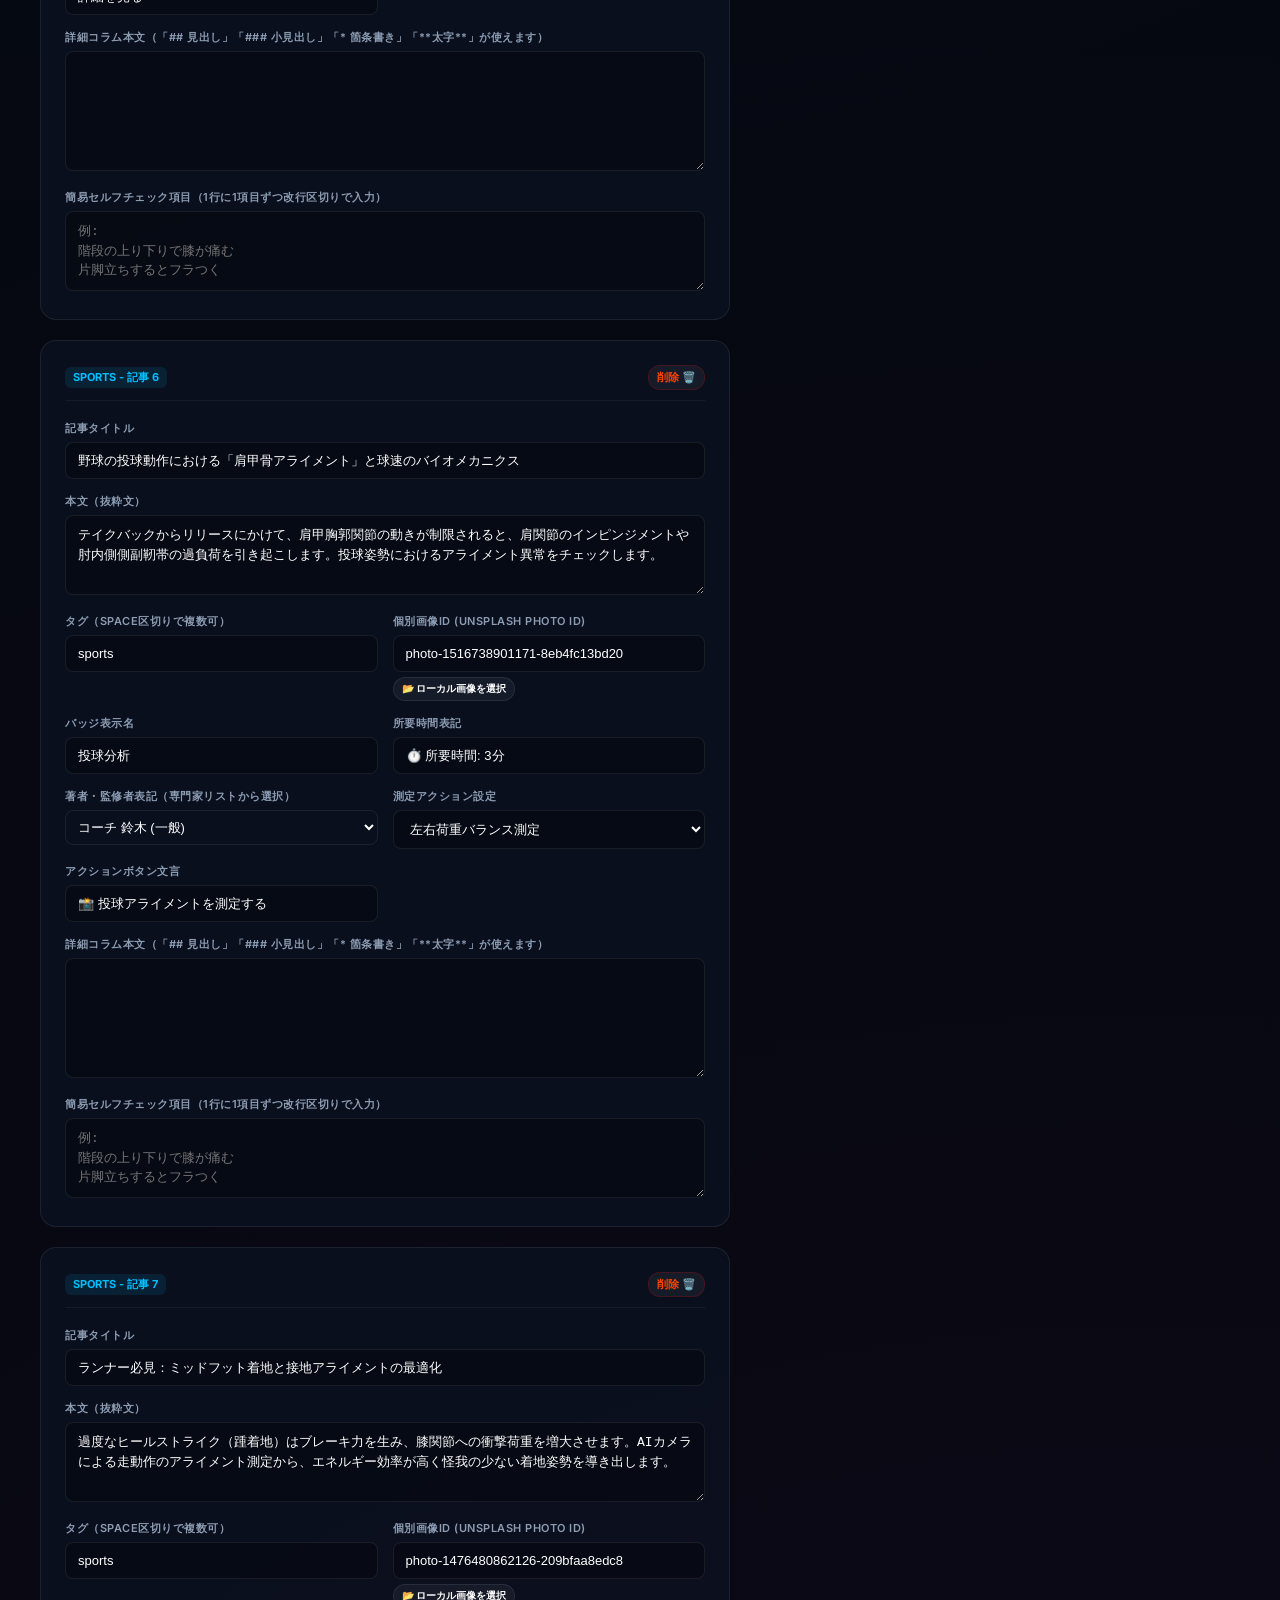
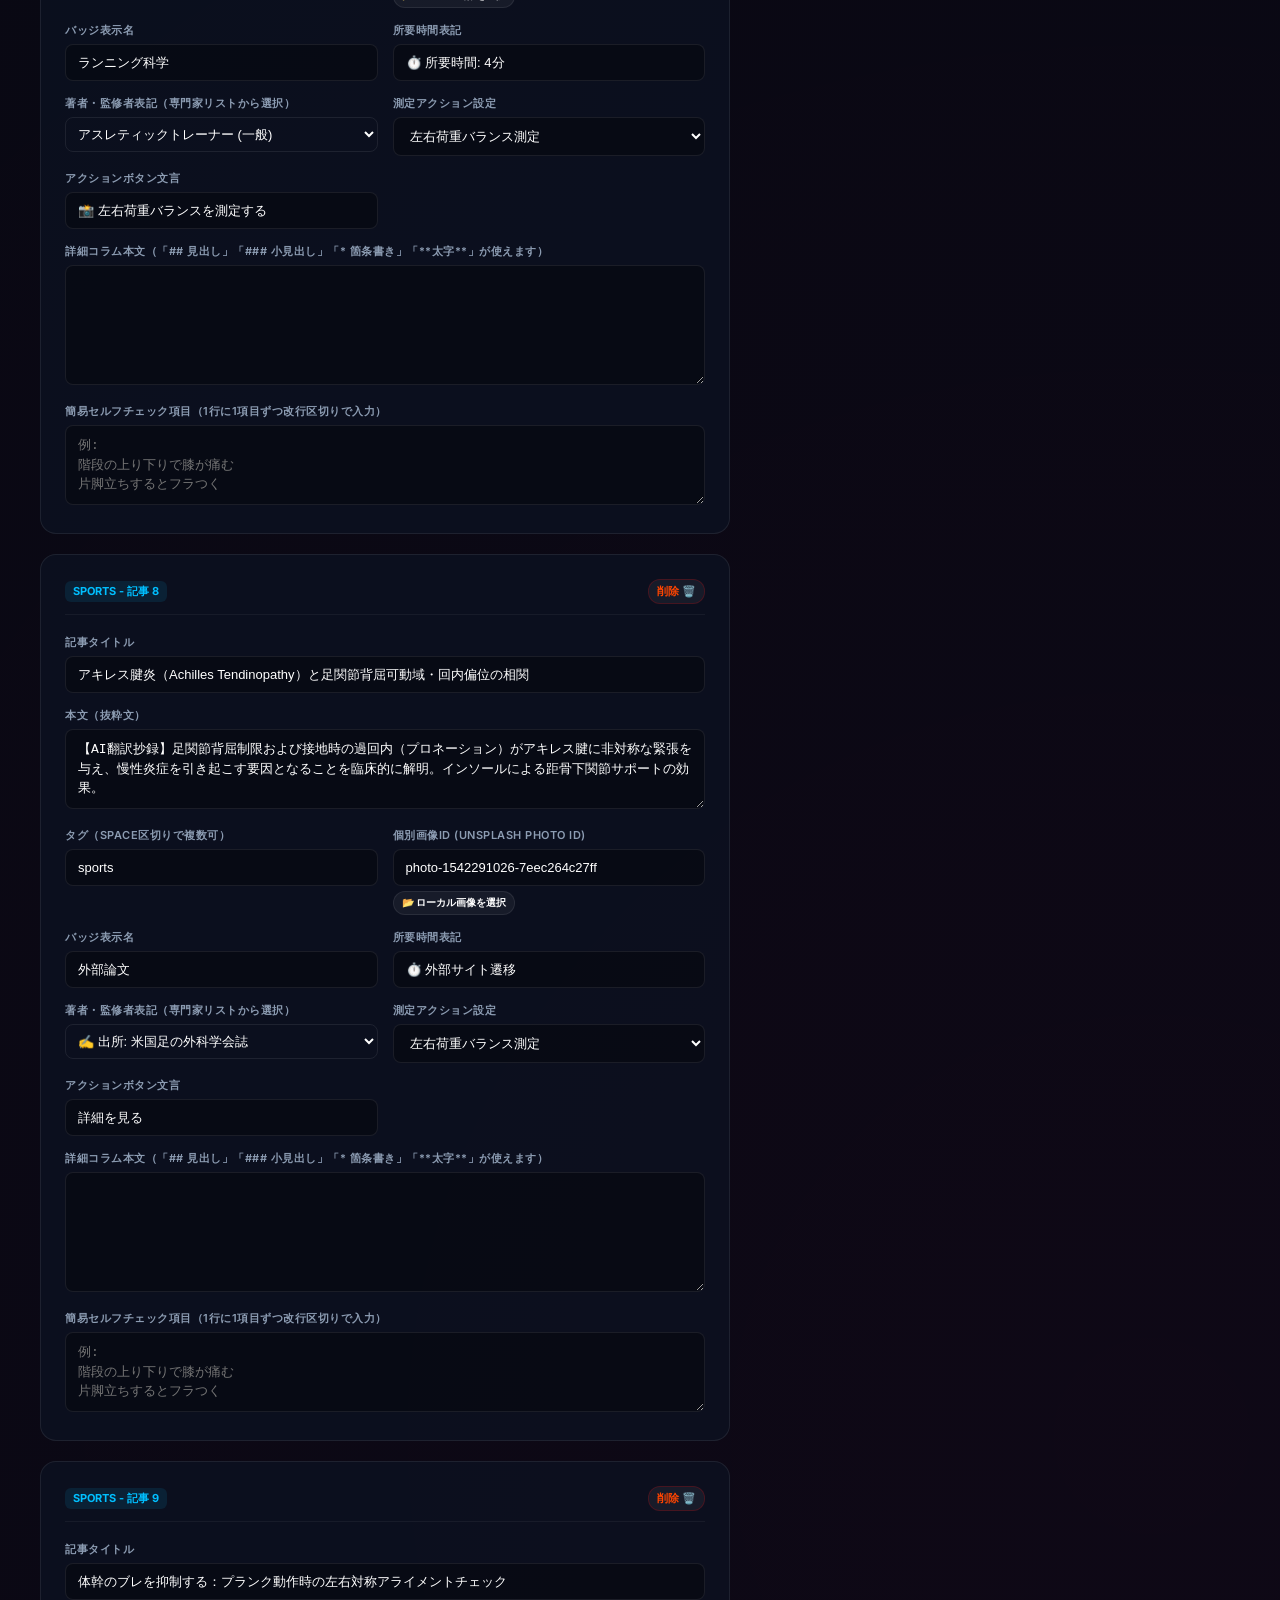
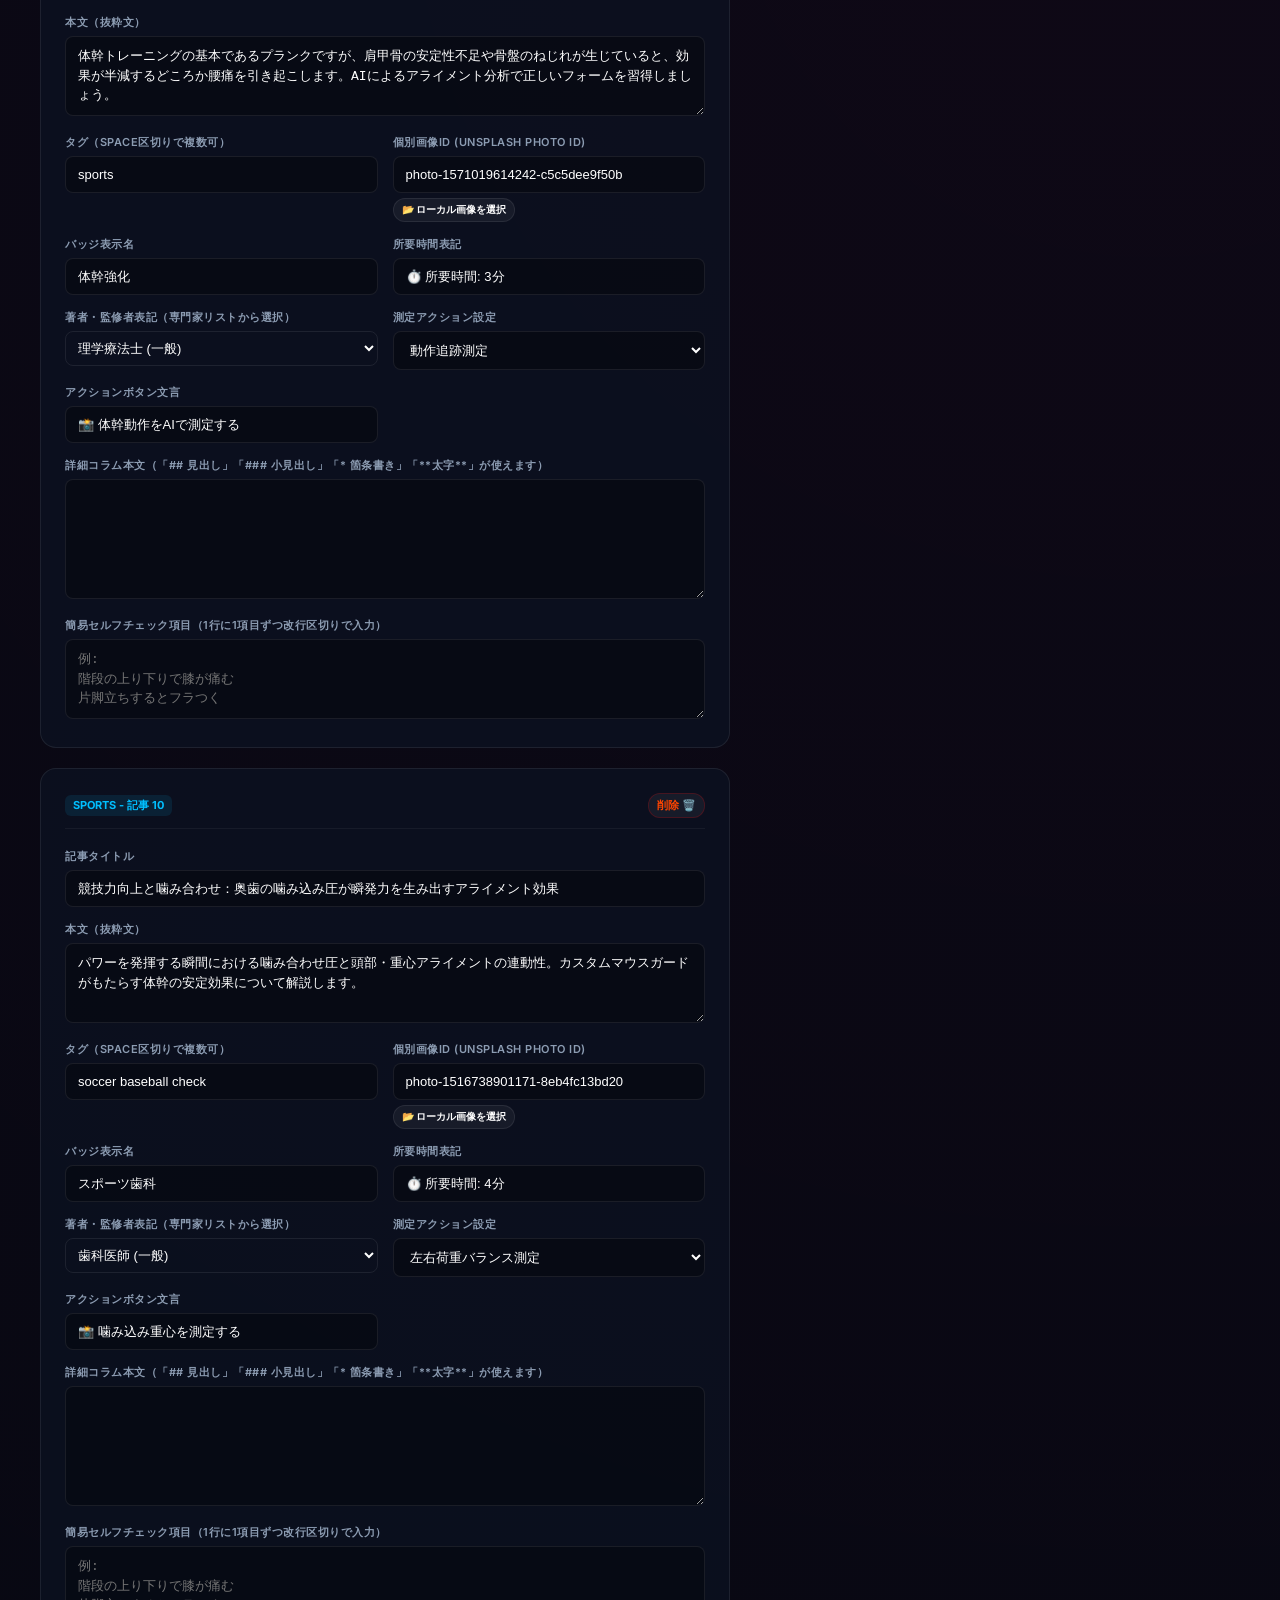
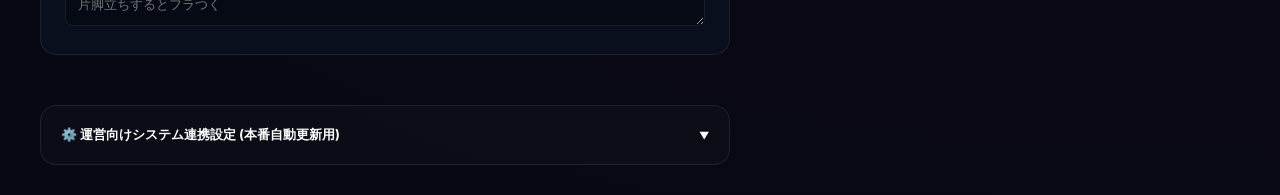
==== commit d256dddc: "Deploy Japanese office worker stretch guides with holographic alignment target overlay" ====
--- a/admin.html
+++ b/admin.html
@@ -924,6 +924,8 @@
             <button class="btn btn-secondary" onclick="exportDatabase()">💾 JSONダウンロード</button>
 
             <button class="btn btn-secondary" onclick="showLinkDashboard()" style="border-color: var(--accent-blue); color: var(--accent-blue); display: flex; align-items: center; gap: 5px;">🔗 リンク検証 <span id="linkDashboardBadge" style="display: none; width: 8px; height: 8px; border-radius: 50%; background: #ff4a4a;"></span></button>
+
+<a href="admin_hud_editor.html" class="btn btn-secondary" style="border-color: var(--accent-blue); color: var(--accent-blue); font-weight:700; display: inline-flex; align-items: center;">✨ HUD矢印エディタ</a>
 
             <button class="btn btn-primary" id="saveAndDeployBtn" onclick="saveAndDeployToGithub()" style="background:var(--accent-teal); color:#000; box-shadow:0 0 15px rgba(100,255,218,0.25); border-color:var(--accent-teal); font-weight:700;">🟢 本番サイトを更新する</button>
 
